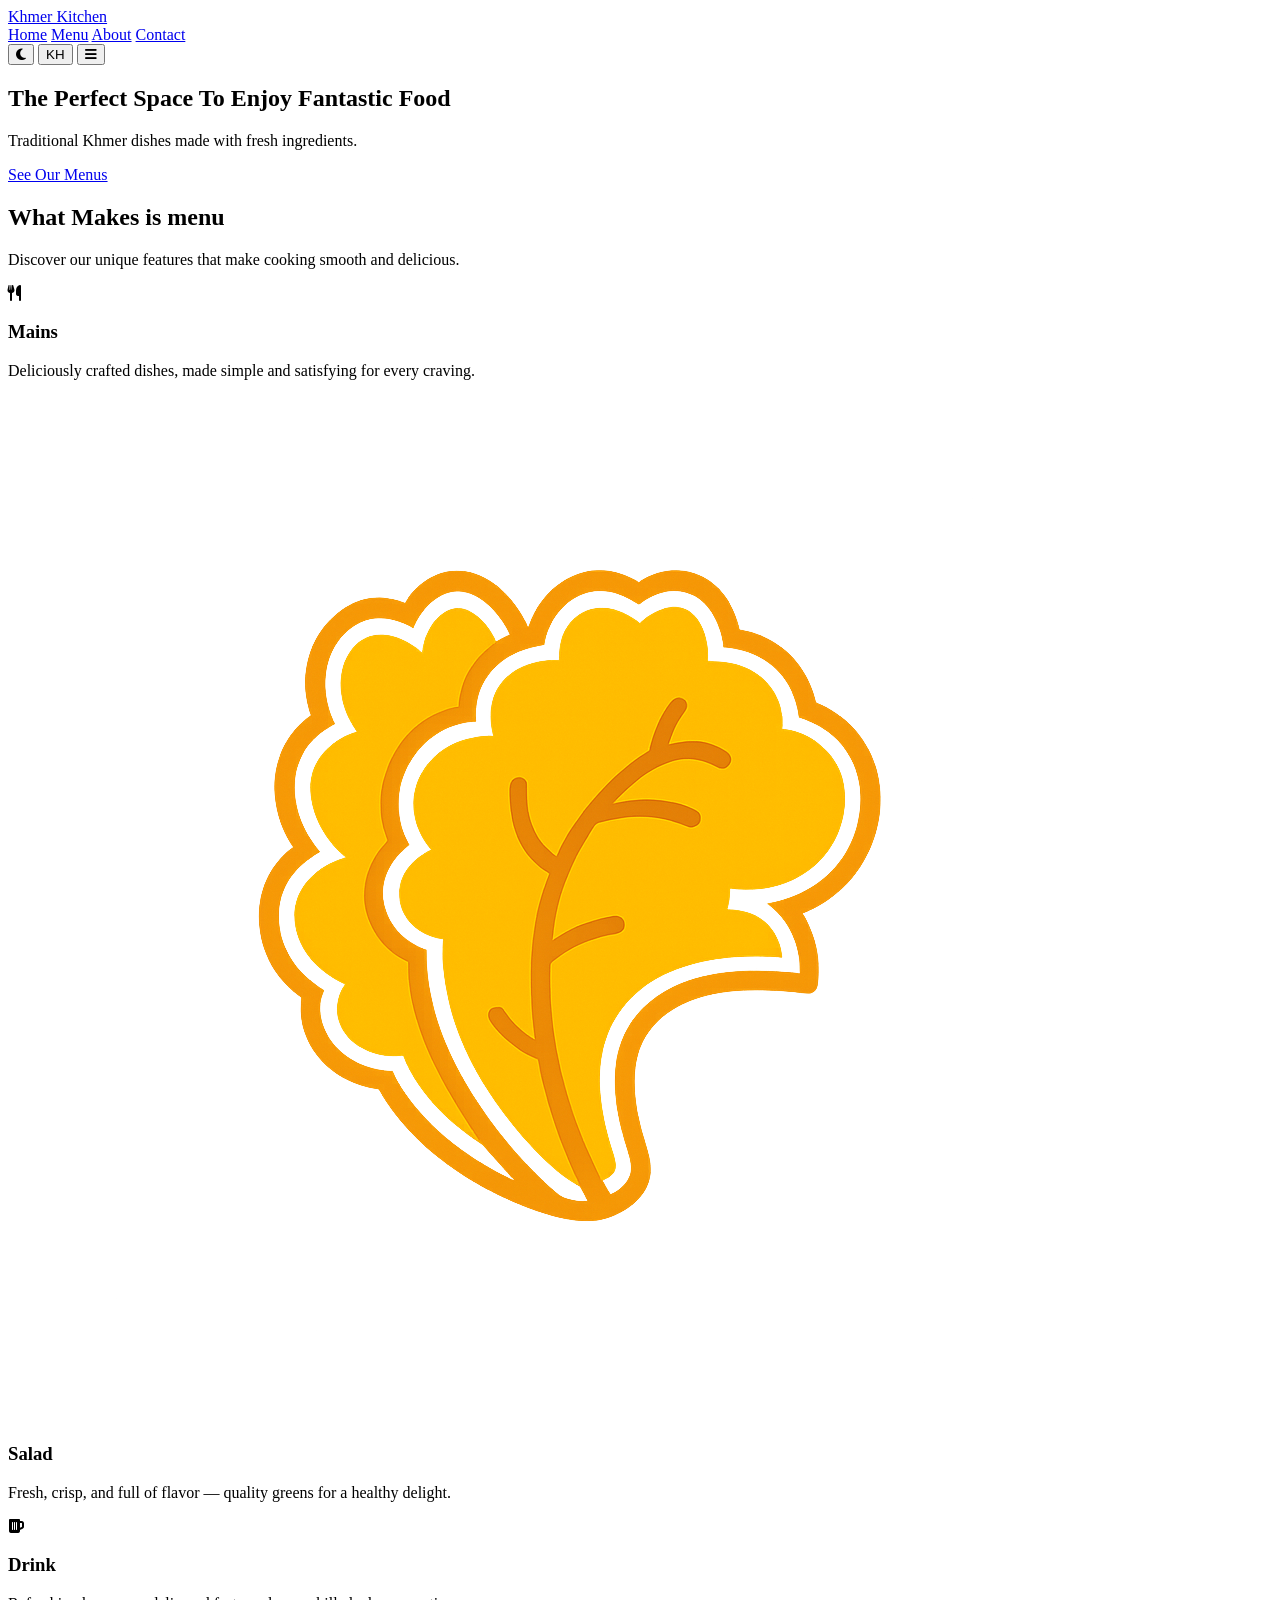
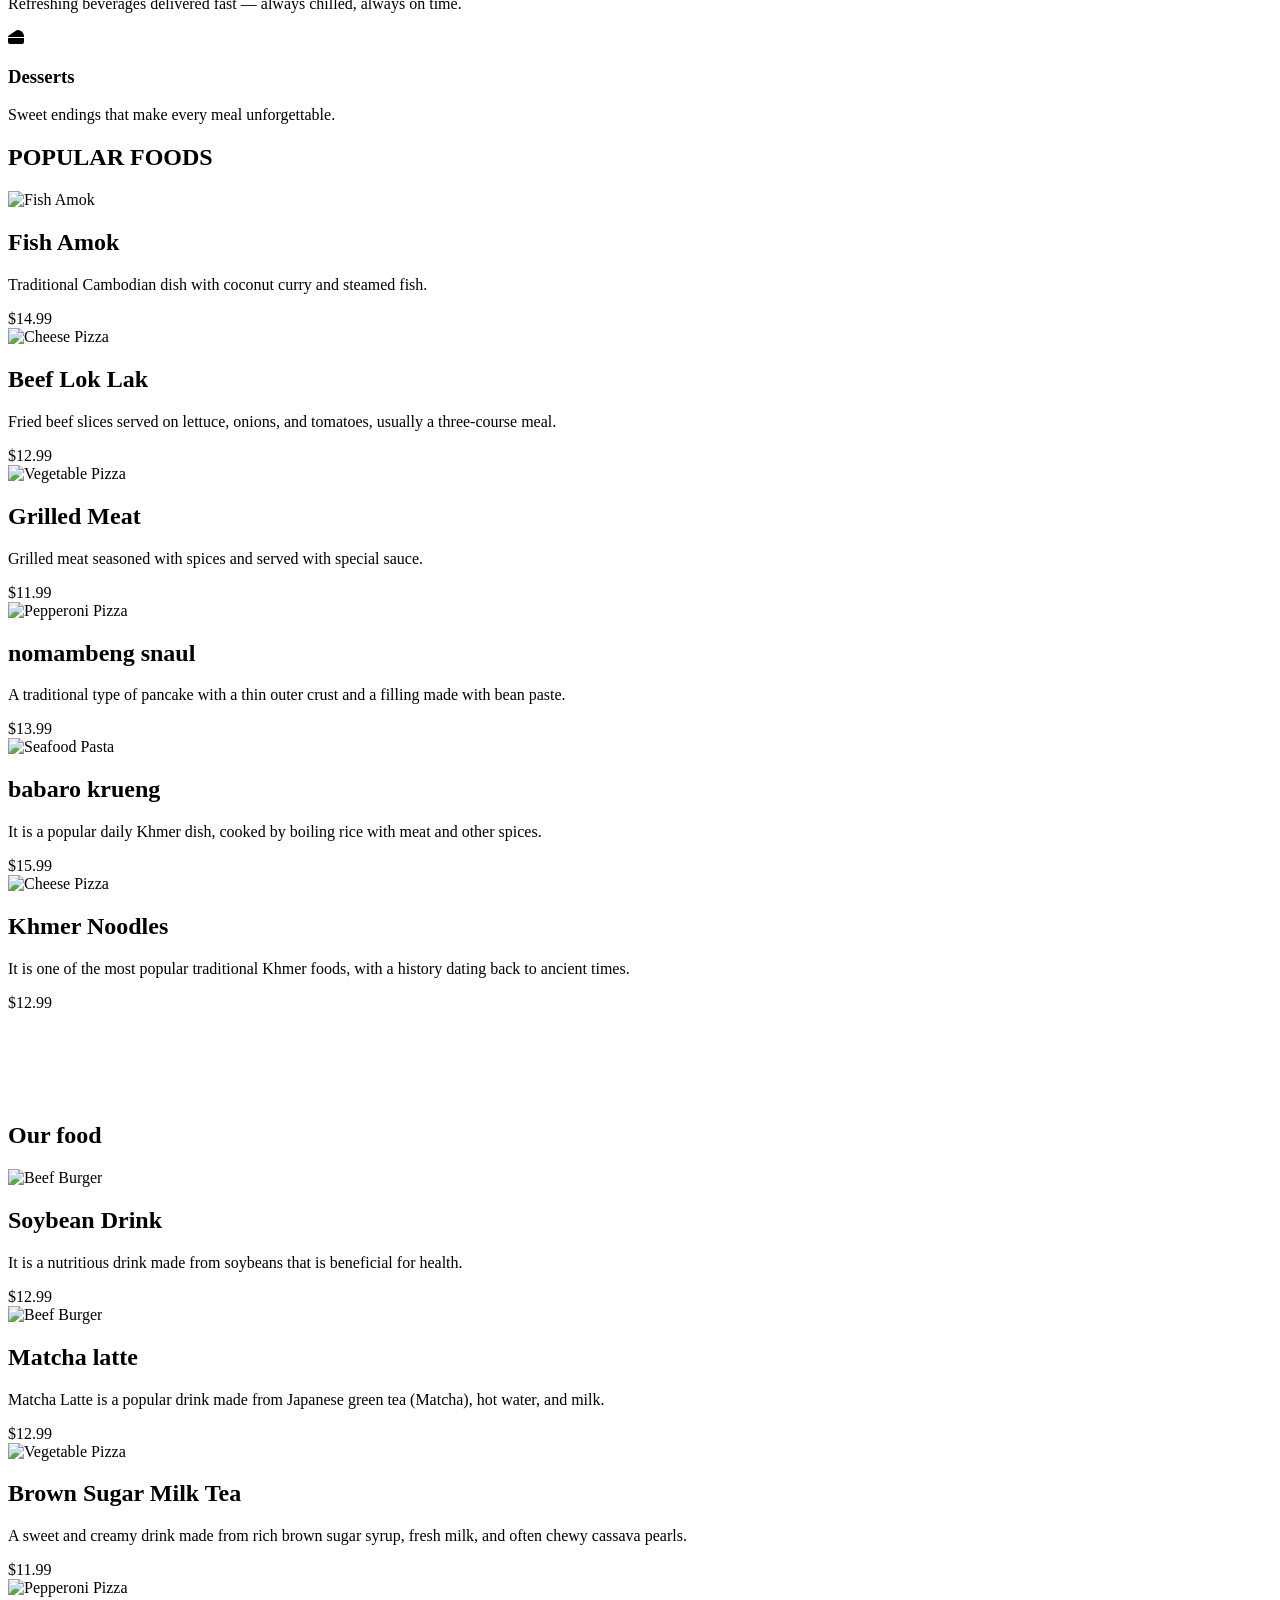
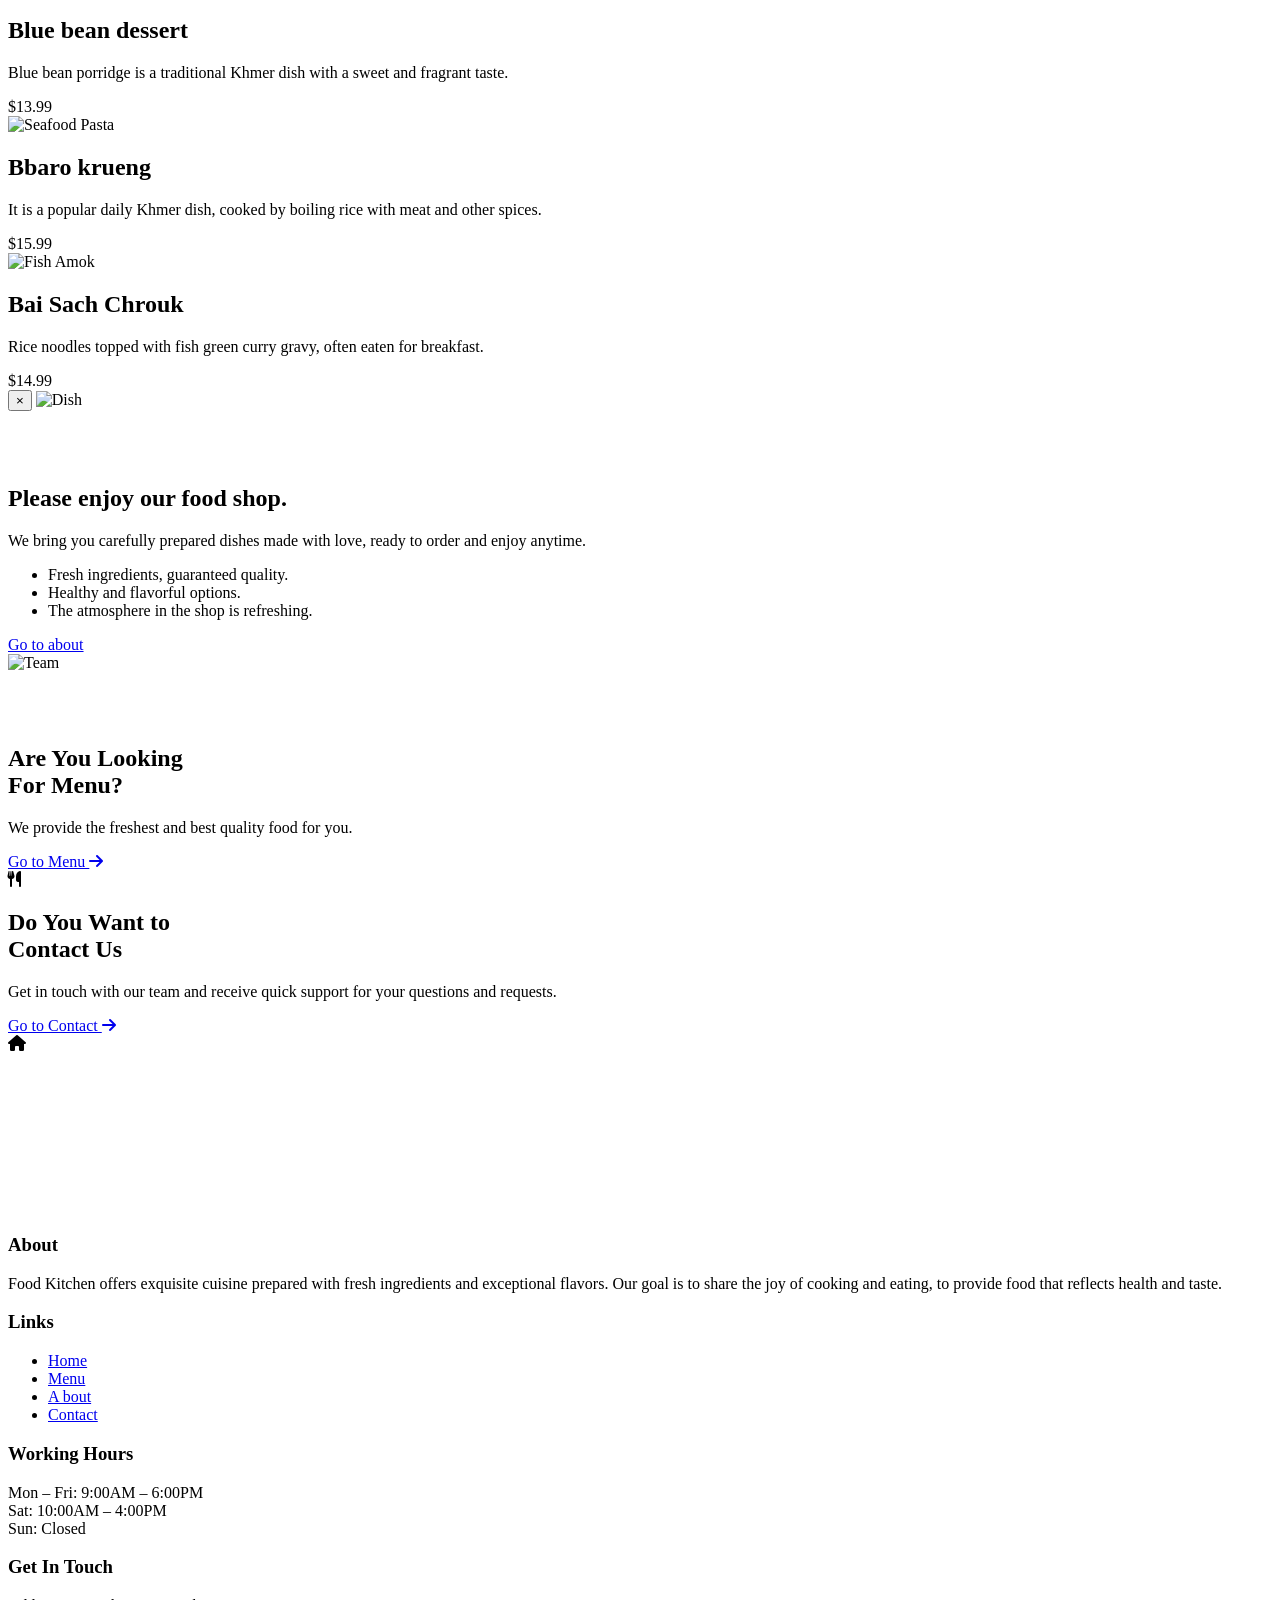
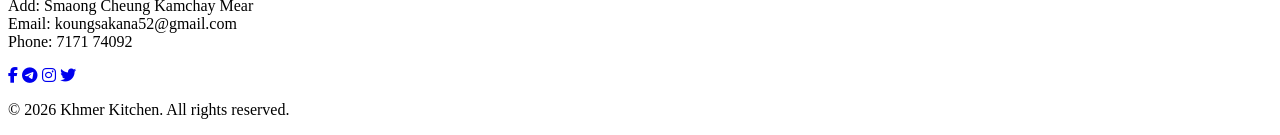
==== index.html @ 12706f30 "update" ====
<!DOCTYPE html>
<html lang="en">
<head>
<meta charset="UTF-8">
<meta name="viewport" content="width=device-width, initial-scale=1.0">
<title>Recipe Website</title>

  <link rel="stylesheet" href="https://cdnjs.cloudflare.com/ajax/libs/font-awesome/6.5.0/css/all.min.css">
  <link href="https://fonts.googleapis.com/css2?family=Hanuman&family=Noto+Sans+Khmer&family=Roboto&display=swap" rel="stylesheet">
  <link rel="stylesheet" href="https://cdnjs.cloudflare.com/ajax/libs/font-awesome/6.5.0/css/all.min.css">
<link rel="stylesheet" href="./assets/css/style.css">
  <link
    rel="stylesheet"
    href="https://cdnjs.cloudflare.com/ajax/libs/font-awesome/6.5.1/css/all.min.css"
  />

</head>
<body>
<header class="site-header">
    <div class="container nav">
      <a href="#" class="logo" id="logo">Khmer Kitchen</a>
      <nav class="nav-links" id="navLinks">
        <a href="index.html" id="navHome" class="active">Home</a>
        <a href="menu.html" id="navMenu">Menu</a>
        <a href="about.html" id="navAbout">About</a>
        <a href="contact.html" id="navContact">Contact</a>
      </nav>
      <div class="actions">
        <button id="toggleBtn" onclick="themeToggle()"></button>
        <button id="langBtn" onclick="toggleLanguage()">KH</button>
        <button class="hamburger"><i class="fas fa-bars"></i></button>
      </div>
    </div>
  </header>

   <!-- Promo Banner -->
  <section id="home" class="promo-banner">
    <div class="promo-text">
      <h1 id="promoTitle">The Perfect Space To Enjoy Fantastic Food</h1>
      <p id="promoText">
        Festive Dining At Farthings Where We Are Strong Believers In Using The Very Best Produce.
      </p>
      <div class="buttons">
        <a href="menu.html" class="btn-red" id="seeMenu">See Our Menus</a>
      </div>
    </div>
  </section>

 <section class="featuresttt">
<div class="containerttt">

<h2 id="wharmenu">What Makes is menu</h2>

<p class="subtitlettt" id="wharmenup">
Explore our unique features that make your cooking journey seamless and fun.
</p>

<div class="feature-gridttt">

<div class="feature-gridttt">
        <div class="feature-cardttt hiddenttt">
          <div class="iconttt"><i class="fa-solid fa-utensils"></i></div>
          <h3 id="mainhoo">Mains</h3>
          <p id="mainpoo">Deliciously crafted dishes, made simple and satisfying for every craving.</p>
        </div>

          <div class="feature-cardttt hiddenttt">
            <div class="iconttt">
            <img src="/assets/img/Copilot_20260616_092108.png" alt="Salad Icon">
            </div>
            <h3 id="saladhoo">Salad</h3>
           <p id="saladpoo">Fresh, crisp, and full of flavor — quality greens for a healthy delight.</p>
          </div>

        <div class="feature-cardttt hiddenttt">
          <div class="iconttt"><i class="fa-solid fa-beer-mug-empty"></i></div>
          <h3 id="drinkhoo">Drink</h3>
          <p id="drinkpoo">Refreshing beverages delivered fast — always chilled, always on time.</p>
        </div>

        <div class="feature-cardttt hiddenttt">
          <div class="iconttt"><i class="fa-solid fa-cheese"></i></div>
          <h3 id="dessertshoo">Desserts</h3>
          <p id="ourmispdes">Sweet endings that make every meal unforgettable.</p>
        </div>



</div>
</div>
</section>

  <!-- Popular Foods -->
  <section class="food-section">
    <h1 id="foodpopulear">Popular Foods</h1>
    <div class="food-container">

      <div class="food-card">
        <img src="https://silkroadrecipes.com/wp-content/uploads/2024/08/Cambodian-Khmer-Fish-Amok-Recipe-square.jpg" alt="Fish Amok" onclick="showAlert(this.src)">
        <div class="food-content">
          <h2 id="cardah">Fish Amok</h2>
          <p id="cardap">Traditional Cambodian dish with coconut curry and steamed fish.</p>
          <div class="food-footer">
            <span class="price">$14.99</span>
          </div>
        </div>
      </div>

      <div class="food-card">
        <img src="https://i.pinimg.com/1200x/3c/bb/df/3cbbdfcd4a1a2c15eb318ce3a9a44e43.jpg" alt="Cheese Pizza" onclick="showAlert(this.src)">
        <div class="food-content">
          <h2 id="wwww1">Beef Lok Lak</h2>
          <p id="www1p">Fried beef slices served on lettuce, onions, and tomatoes, usually a three-course meal.</p>
          <div class="food-footer">
            <span class="price">$12.99</span>
          </div>
        </div>
      </div>


      <div class="food-card">
        <img src="https://i.pinimg.com/736x/e9/c5/15/e9c515b8de5af3abcaf8d9263e9b38d0.jpg" alt="Vegetable Pizza" onclick="showAlert(this.src)">
        <div class="food-content">
          <h2 id="cardch">Vegetable Pizza</h2>
          <p id="cardcp">Loaded with fresh vegetables and herbs for a healthy bite.</p>
          <div class="food-footer">
            <span class="price">$11.99</span>
          </div>
        </div>
      </div>

      <div class="food-card">
        <img src="https://i.pinimg.com/736x/54/29/51/5429515a0344e9135945a862357a2e2f.jpg" alt="Pepperoni Pizza" onclick="showAlert(this.src)">
        <div class="food-content">
          <h2 id="carddh">Pepperoni Pizza</h2>
          <p id="carddp">Spicy pepperoni slices with gooey cheese and crispy crust.</p>
          <div class="food-footer">
            <span class="price">$13.99</span>
          </div>
        </div>
      </div>

      <div class="food-card">
        <img src="https://i.pinimg.com/1200x/0f/fd/28/0ffd28ae66602946c6df2ccff33b08ee.jpg" alt="Seafood Pasta" onclick="showAlert(this.src)">
        <div class="food-content">
          <h2 id="cardfh">Seafood Pasta</h2>
          <p id="cardfp">Fresh seafood mixed with creamy pasta and herbs.</p>
          <div class="food-footer">
            <span class="price">$15.99</span>
          </div>
        </div>
      </div>

      <div class="food-card">
        <img src="https://i.pinimg.com/736x/e5/d6/67/e5d66743b20bf1330c4730df1cc8e50e.jpg" alt="Cheese Pizza" onclick="showAlert(this.src)">
        <div class="food-content">
          <h2 id="cardbh">Cheese Pizza</h2>
          <p id="cardbp">Classic pizza topped with mozzarella and tomato sauce.</p>
          <div class="food-footer">
            <span class="price">$12.99</span>
          </div>
        </div>
      </div>

    </div>
  </section>

  <br><br><br><br><br>

  <!-- Popular Foods -->
  <section class="food-section">
    <h1 id="foodour">Our food</h1>
    <div class="food-container">



      <div class="food-card">
        <img src="https://static1.bestie.vn/Mlog/ImageContent/202203/272414165-439067724637488-5223387948774790792-n-c78a9c.gif" alt="Beef Burger" onclick="showAlert(this.src)">
        <div class="food-content">
          <h2 id="cardeh">Soybean Drink</h2>
          <p id="cardep">Juicy beef patty with fresh vegetables and special sauce.</p>
          <div class="food-footer">
            <span class="price">$12.99</span>
          </div>
        </div>
      </div>

      <div class="food-card">
        <img src="https://i.pinimg.com/1200x/0b/1e/33/0b1e33aacaeda61bcff8918b9d7a56cb.jpg" alt="Beef Burger" onclick="showAlert(this.src)">
        <div class="food-content">
          <h2 id="Matchalatte">Matcha latte</h2>
          <p id="Matchalattep">Matcha Latte is a popular drink made from Japanese green tea powder (Matcha), hot water, and milk.</p>
          <div class="food-footer">
            <span class="price">$12.99</span>
          </div>
        </div>
      </div>

      <div class="food-card">
        <img src="https://i.pinimg.com/736x/1d/cf/72/1dcf72fca6d5a4f44cc8fa3501bcd575.jpg" alt="Vegetable Pizza" onclick="showAlert(this.src)">
        <div class="food-content">
          <h2 id="Brown">Brown Sugar Milk Tea</h2>
          <p id="Brownp">A sweet and creamy drink made from rich brown sugar syrup, fresh milk, and often chewy cassava pearls.</p>
          <div class="food-footer">
            <span class="price">$11.99</span>
          </div>
        </div>
      </div>

      <div class="food-card">
        <img src="https://i.pinimg.com/1200x/01/70/df/0170dfbcd1957ddd8ab1c3342fd7bf1c.jpg" alt="Pepperoni Pizza" onclick="showAlert(this.src)">
        <div class="food-content">
          <h2 id="Bluebean">Blue bean dessert</h2>
          <p id="Bluebeanp">Blue bean porridge is a traditional Khmer dish with a sweet and fragrant taste.</p>
          <div class="food-footer">
            <span class="price">$13.99</span>
          </div>
        </div>
      </div>

      <div class="food-card">
        <img src="https://i.pinimg.com/1200x/0f/fd/28/0ffd28ae66602946c6df2ccff33b08ee.jpg" alt="Seafood Pasta" onclick="showAlert(this.src)">
        <div class="food-content">
          <h2 id="bbrh">Seafood Pasta</h2>
          <p id="bbrp">Fresh seafood mixed with creamy pasta and herbs.</p>
          <div class="food-footer">
            <span class="price">$15.99</span>
          </div>
        </div>
      </div>

            <div class="food-card">
        <img src="https://i.pinimg.com/736x/2e/0e/de/2e0ede5f7851ccdf4e875fbff7809f7f.jpg" alt="Fish Amok" onclick="showAlert(this.src)">
        <div class="food-content">
          <h2 id="BaiSach">Bai Sach Chrouk</h2>
          <p id="BaiSacp"> Rice noodles topped with fish green curry gravy, often eaten for breakfast.</p>
          <div class="food-footer">
            <span class="price">$14.99</span>
          </div>
        </div>
      </div>

    </div>
  </section>



  <!-- Image Overlay Modal -->
  <div class="modal" id="overlay">
    <div class="modal-content">
      <button class="modal-close" onclick="closeAlert()">&times;</button>
      <img id="alertImg" src="" alt="Dish">
    </div>
  </div>

<br><br><br>




<section class="cook-about">
    <div class="cook-container">

        <!-- Left Content -->
        <div class="cook-text">
            <h1 id="cooktext">
                Welcome to Our Food Shop
            </h1>

            <p id="textwww">
                We bring you carefully prepared dishes made with love, ready to order and enjoy anytime.
            </p>

            <ul>
                <li id="li1">Fresh ingredients, guaranteed quality.</li>
                <li id="li2">Healthy and flavorful options.</li>
                <li id="li3">The atmosphere in the shop is refreshing.</li>
            </ul>

            <a href="#" class="cook-btn" id="gotocontactad">Go to about</a>
        </div>

        <!-- Right Image -->
        <div class="cook-image">
            <img src="https://i.pinimg.com/1200x/3e/f7/de/3ef7defb0ea932a2118349e4eb01c942.jpg" alt="Team">
        </div>

    </div>
</section>
<br><br><br>

<section>
<div class="promo-wrapper container">

    <!-- Card 1 -->
    <div class="promo-box promo-tech">
        <div class="promo-content">
            <h2 id="menuus">Are You Looking<br>For Menu?</h2>

            <p id="textmenu">
                We provide the freshest and best quality food for you.
            </p>

            <a href="menu.html" class="promo-button" id="gotoabout">
                Go to menu
                <i class="fa-solid fa-arrow-right"></i>
            </a>
        </div>

        <div class="promo-icon">
            <i class="fa-solid fa-utensils"></i>   <!-- fork & knife -->

        </div>
    </div>

    <!-- Card 2 -->
    <div class="promo-box promo-contact">
        <div class="promo-content">
            <h2 id="contactus">Do You Want to<br>Contact Us?</h2>

            <p id="textcontact">
                Get in touch with our team and receive
                quick support for your questions and
                requests.
            </p>

            <a href="contact.html" class="promo-button" id="youare">
                Go to Contact
                <i class="fa-solid fa-arrow-right"></i>
            </a>
        </div>

        <div class="promo-icon">
            <i class="fa-solid fa-house"></i>
        </div>
    </div>

</div>
</section>
<br><br><br><br><br><br><br>


<br><br>


  <footer class="site-footer">
  <div class="footer-columns">
    <div class="footer-column">
      <h3>About</h3>
      <p>Food Kitchen offers exquisite cuisine prepared with fresh ingredients and exceptional flavors. Our goal is to share the joy of cooking and eating, to provide food that reflects health and taste.</p>
    </div>

    <div class="footer-column">
      <h3>Links</h3>
      <ul>
        <li><a href="home2.html">Home</a></li>
        <li><a href="menu.html">Menu</a></li>
        <li><a href="about.html">A bout</a></li>
        <li><a href="contact.html">Contact</a></li>
      </ul>
    </div>

    <div class="footer-column">
      <h3>Working Hours</h3>
      <p>Mon – Fri: 9:00AM – 6:00PM<br>
         Sat: 10:00AM – 4:00PM <br>
         Sun: Closed
      </p>
    </div>

    <div class="footer-column">
      <h3>Get In Touch</h3>
      <p>Add: Smaong Cheung Kamchay Mear<br>
         Email: koungsakana52@gmail.com<br>
         Phone: 7171 74092</p>
      <div class="social-icons">
        <a href="#"><i class="fab fa-facebook-f"></i></a>
        <a href="#"><i class="fab fa-telegram-plane"></i></a>
        <a href="#"><i class="fab fa-instagram"></i></a>
        <a href="#"><i class="fab fa-twitter"></i></a>
      </div>
    </div>
  </div>

  <div class="footer-bottom">
    <p>&copy; <span id="year"></span> Khmer Kitchen. All rights reserved.</p>
  </div>
</footer>
<script src="./assets/javascript/js.js"></script>
</body>
</html>
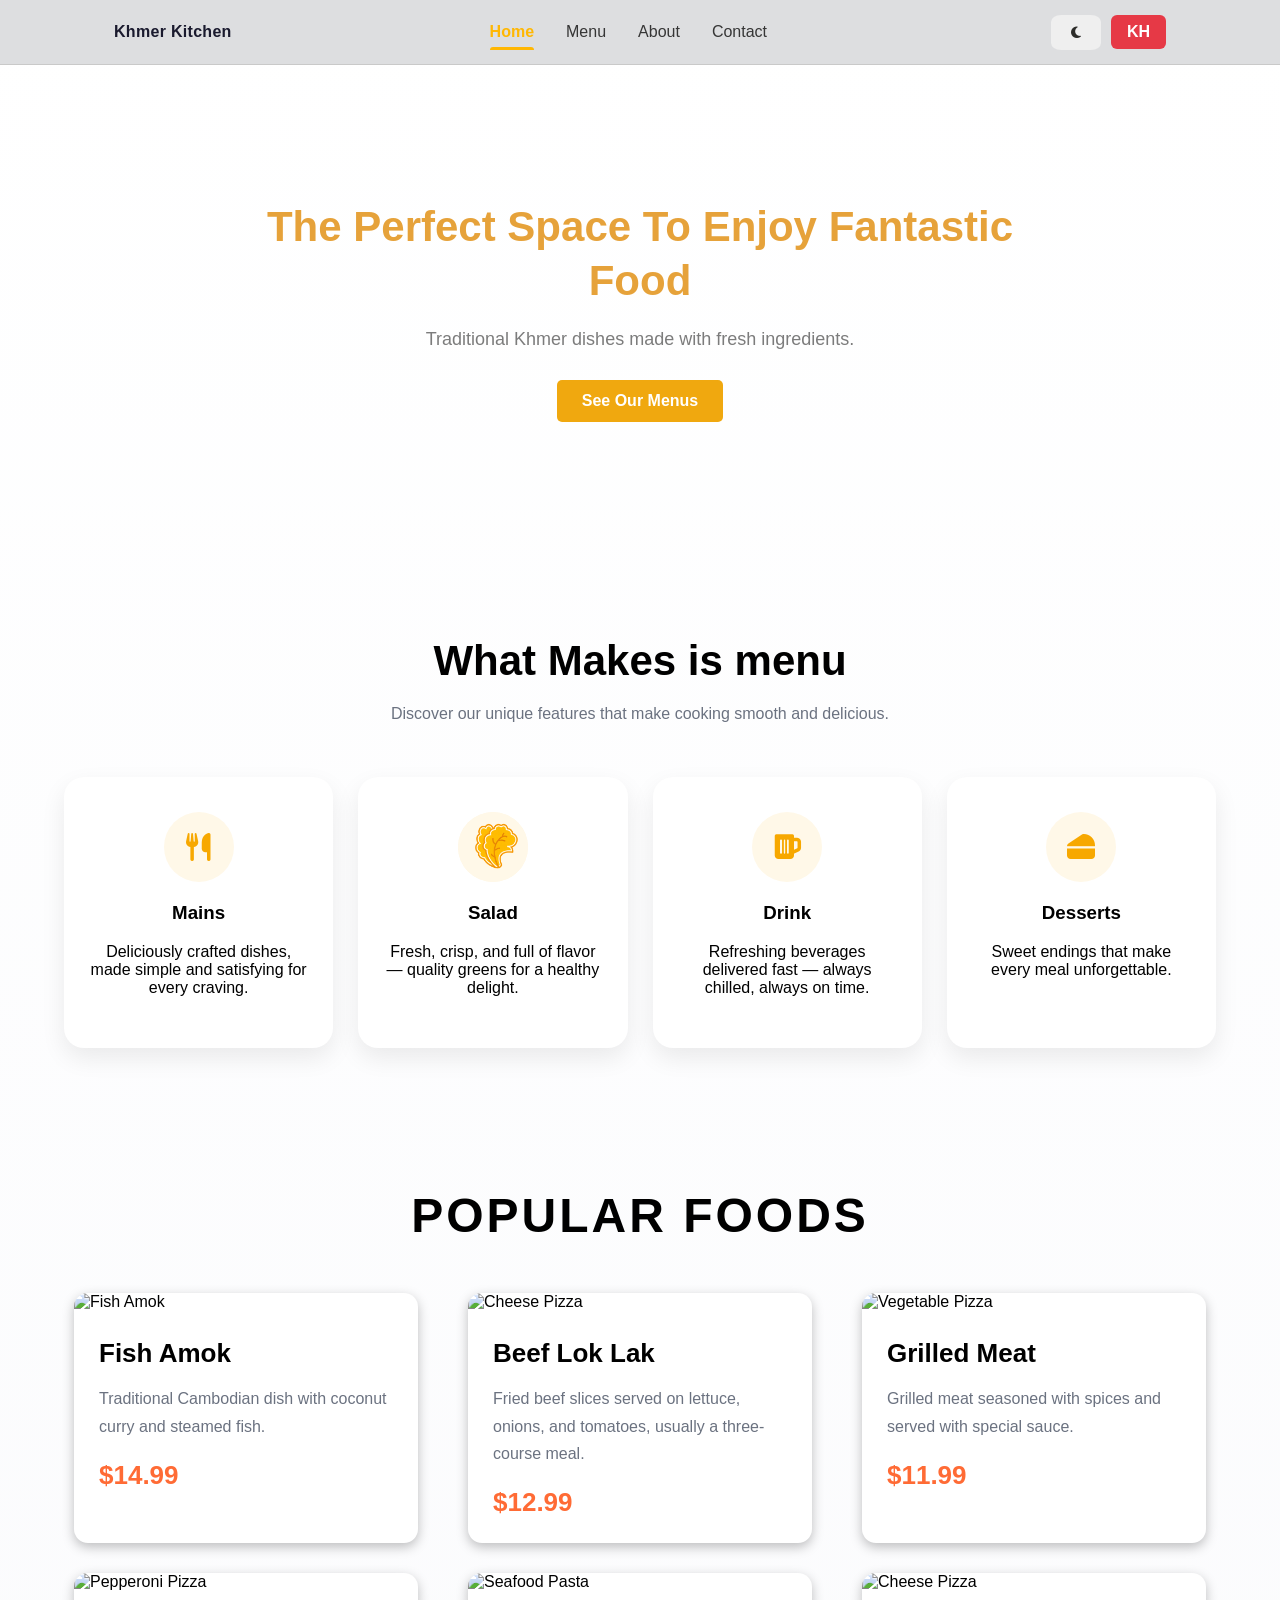
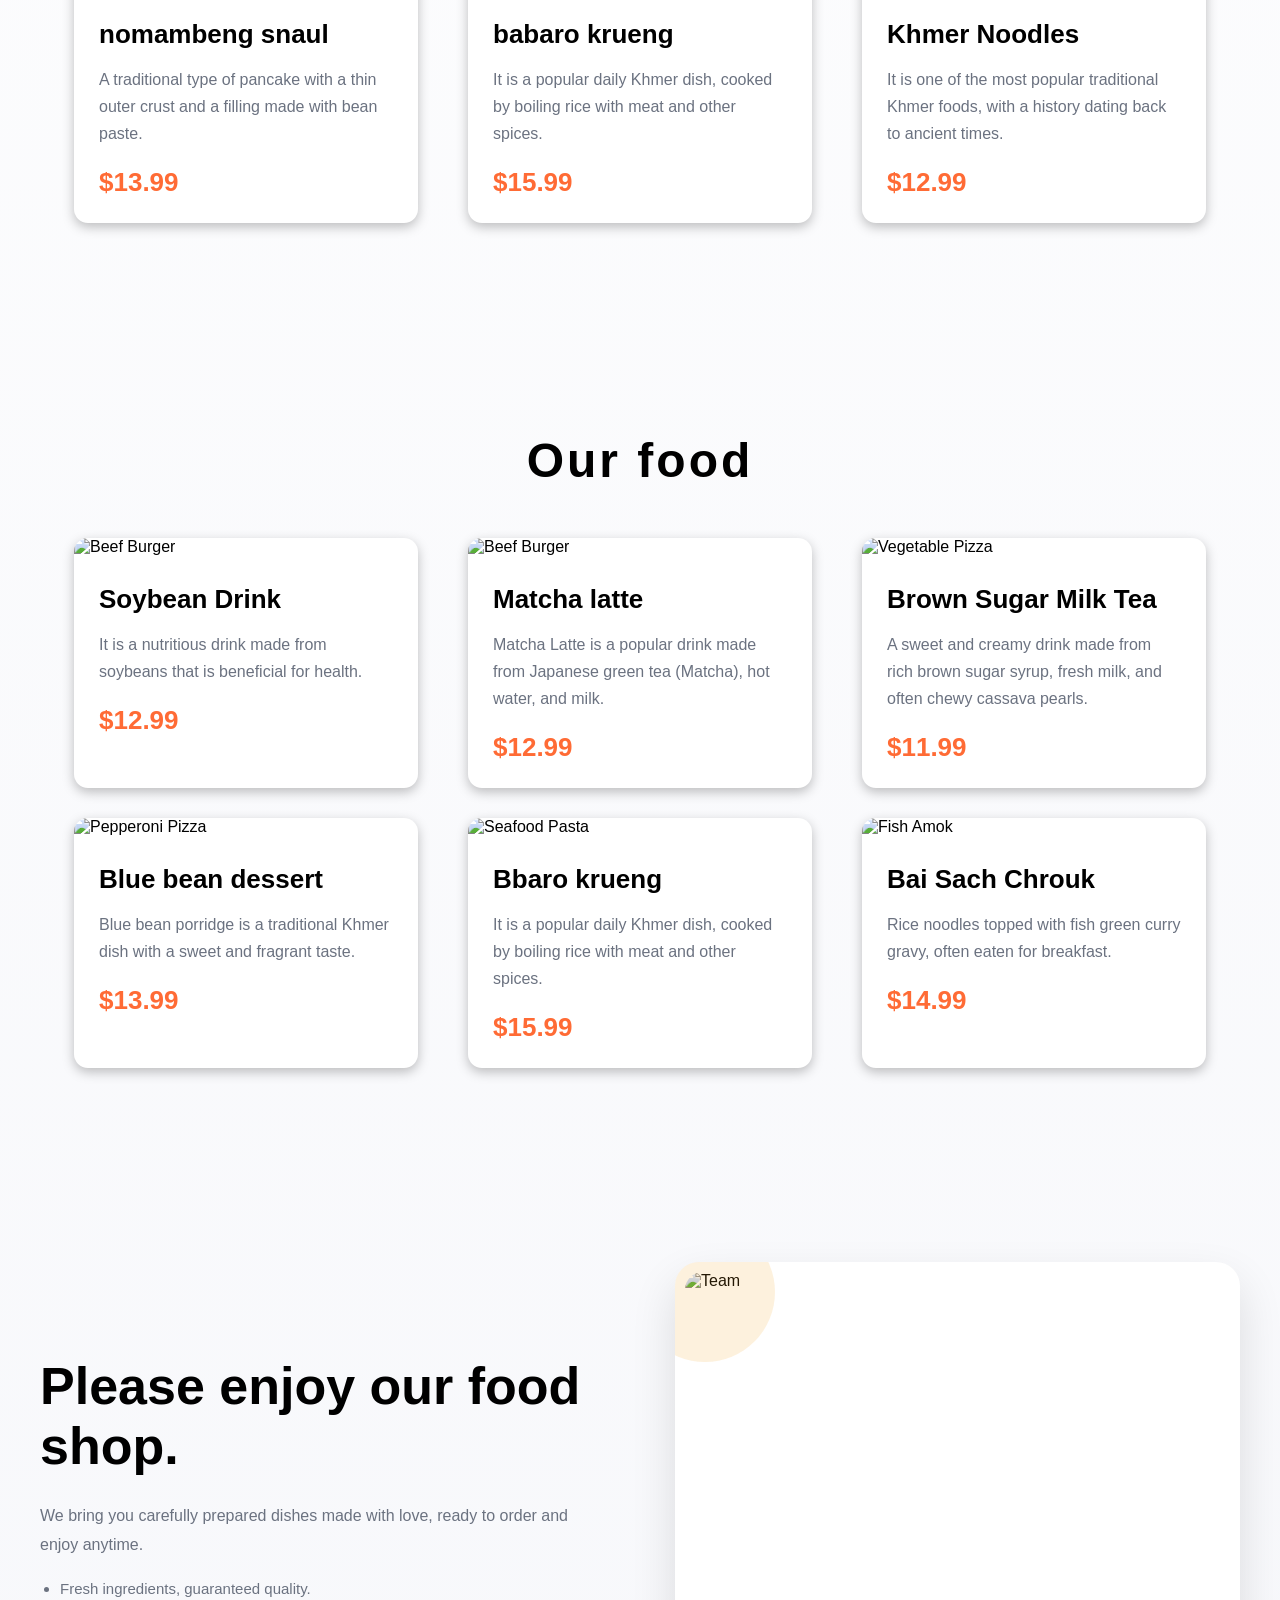
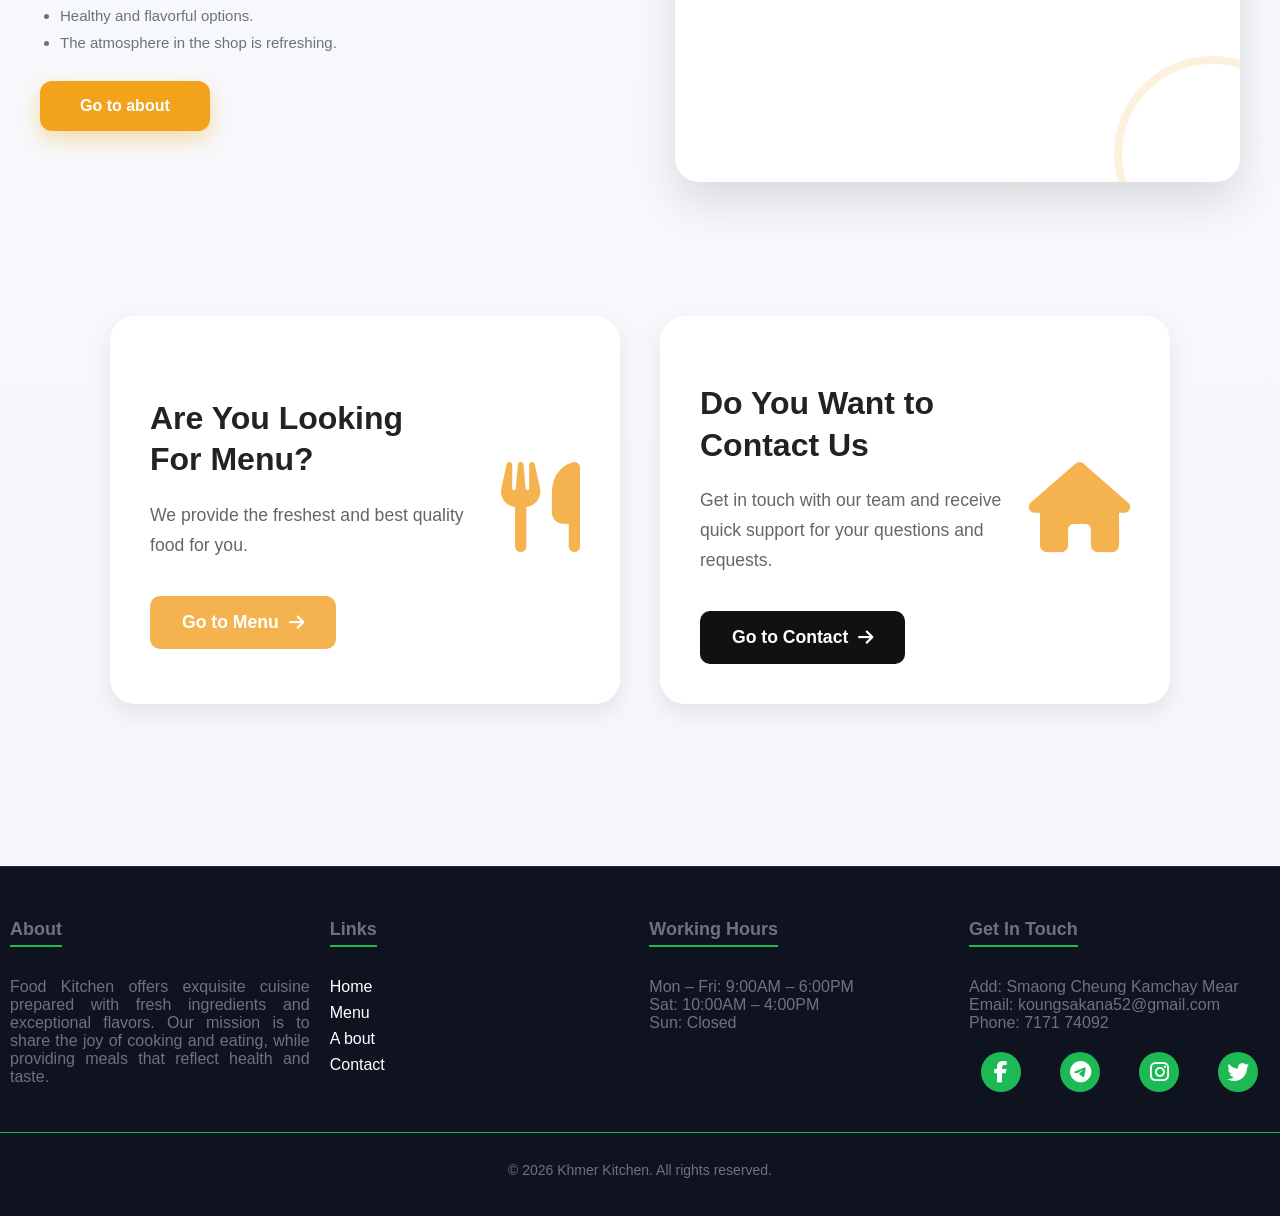
==== commit b4c083c8: "update" ====
--- a/index.html
+++ b/index.html
@@ -347,7 +347,7 @@
   <div class="footer-columns">
     <div class="footer-column">
       <h3>About</h3>
-      <p>Food Kitchen offers exquisite cuisine prepared with fresh ingredients and exceptional flavors. Our goal is to share the joy of cooking and eating, to provide food that reflects health and taste.</p>
+      <p>Food Kitchen offers exquisite cuisine prepared with fresh ingredients and exceptional flavors. Our mission is to share the joy of cooking and eating, while providing meals that reflect health and taste.</p>
     </div>
 
     <div class="footer-column">
--- a/assets/css/style.css
+++ b/assets/css/style.css
@@ -0,0 +1,3346 @@
+        body.light {
+      --bg: #f5f6fa;
+      --surface: #ffffff;
+      --texth: color:#666;;
+      --texthheader: #472701;
+      --texthh: #979292;
+      --text: #e1e3ec;
+      --muted: #6b7280;
+      --accent: #ffb703;
+      --accent-2: #fb6f92;
+      --success: #34d399;
+      --danger: #ef4444;
+      --shadow: 0 6px 20px rgba(0, 0, 0, 0.1);
+      --onfo: #b1b0ae;
+      --boxboxcontact: #ffffff;
+      --border: none;
+      --backgroundhover: #f1f1f1;
+      --colorcontact: #424244;
+      --colorh: #1a1a2e;
+      --input:#ffffff;
+      --inputborder:1px solid #dcdcdc;
+      --background-color: rgba(216, 217, 219, 0.85);
+      --border-bottom: 1px solid #c9c9c9;
+      --color: #1a1a2e;
+      --colorhea: rgb(54, 54, 54);
+      --colorheahover: black;
+      --background-colorrr: #fdf8f8;
+      --oooodl:#2c2c29;
+      --rgb: none;
+      --textho: #fa9522b7;
+      --texthoo: #7c7c7c;
+      --gggaaa: #e6a23a;
+    }
+    
+    :root {
+      --bg: #cccfda;
+      --surface: #151a2d;
+      --texth: #e7e9f5;
+      --texthheader: #e7e9f5;
+      --texthh: #e7e9f5;
+      --text: #e7e9f5;
+      --muted: #aab0d4;
+      --accent: #ffb703;
+      --accent-2: #fb6f92;
+      --success: #34d399;
+      --danger: #ef4444;
+      --radius: 14px;
+      --shadow: 0 10px 30px rgba(0, 0, 0, 0.25);
+      --onfo: #273057;
+      --boxboxcontact: linear-gradient(180deg, #090c18 0%, #12172b 100%);
+      --border: 1px solid #243055;
+      --backgroundhover: #12172b;
+      --colorcontact: #aab0d4;
+      --colorh: #e7e9f5;
+      --input:#12172b;
+      --inputborder:1px solid #242424;
+      --background-color: rgba(21, 26, 45, 0.85);
+      --border-bottom: 1px solid #232845;
+      --color: #e7e9f5;
+      --colorhea: white;
+      --colorheahover: #e7e9f5;
+      --background-colorrr: rgba(21, 26, 45, 0.85);
+      --oooodl:#ffd900;
+      --rgb: rgba(0, 0, 0, 0.5);
+      --textho: #ffffff;
+      --texthoo: #ddd;
+      --gggaaa: #ddd;
+    }
+
+
+    * {
+      box-sizing: border-box;
+    }
+
+    html,
+    body {
+      margin: 0;
+      padding: 0;
+    }
+
+/* Default English font stack */
+body {
+  font-family: ui-sans-serif, system-ui, -apple-system, "Segoe UI", Roboto, "Helvetica Neue", Arial, sans-serif;
+  background: linear-gradient(180deg, #0b1020 0%, #0f1320 100%);
+  transition: background 0.3s ease, color 0.3s ease;
+}
+
+/* Khmer font stack */
+body.khmer {
+  font-family: 'Hanuman', 'Noto Sans Khmer', serif;
+}
+
+/*conice*/
+.promo-wrapper{
+    width:100%;
+    max-width:1200px;
+    display:grid;
+    grid-template-columns:repeat(auto-fit,minmax(450px,1fr));
+    gap:40px;
+}
+
+.promo-box{
+    background:#fff;
+    border-radius:25px;
+    padding:40px;
+    display:flex;
+    justify-content:space-between;
+    align-items:center;
+    min-height:320px;
+    position:relative;
+    overflow:hidden;
+    box-shadow:0 10px 25px rgba(0,0,0,.08);
+    transition:all .4s ease;
+}
+
+/* Top Border Animation */
+.promo-box::before{
+    content:"";
+    position:absolute;
+    top:0;
+    left:0;
+    width:0;
+    height:5px;
+    background:#f5b34f;
+    transition:.4s ease;
+}
+
+.promo-box:hover::before{
+    width:100%;
+}
+
+/* Card Hover */
+.promo-box:hover{
+    transform:translateY(-12px);
+    box-shadow:
+        0 20px 40px rgba(0,0,0,.15),
+        0 0 25px rgba(245,179,79,.18);
+}
+
+/* Content */
+.promo-content{
+    max-width:320px;
+}
+
+.promo-box h2{
+    font-size:2rem;
+    line-height:1.3;
+    margin-bottom:20px;
+    color:#222;
+    transition:.3s;
+}
+
+.promo-box p{
+    color:#666;
+    font-size:1.1rem;
+    line-height:1.7;
+    margin-bottom:35px;
+    transition:.3s;
+}
+
+.promo-box:hover h2{
+    color:#f5b34f;
+}
+
+.promo-box:hover p{
+    color:#333;
+}
+
+/* Buttons */
+.promo-button{
+    display:inline-flex;
+    align-items:center;
+    gap:10px;
+    text-decoration:none;
+    padding:16px 32px;
+    border-radius:10px;
+    font-size:1.1rem;
+    font-weight:600;
+    transition:.3s ease;
+}
+
+.promo-button i{
+    transition:.3s ease;
+}
+
+.promo-button:hover{
+    transform:translateY(-3px);
+}
+
+.promo-button:hover i{
+    transform:translateX(6px);
+}
+
+/* Icons */
+.promo-icon{
+    font-size:90px;
+    transition:.5s ease;
+}
+
+.promo-box:hover .promo-icon{
+    transform:scale(1.15) rotate(10deg);
+}
+
+/* Tech Card */
+.promo-tech .promo-button{
+    background:#f5b34f;
+    color:#fff;
+}
+
+.promo-tech .promo-button:hover{
+    background:#e6a23a;
+}
+
+.promo-tech .promo-icon{
+    color:#f5b34f;
+}
+
+/* Contact Card */
+.promo-contact .promo-button{
+    background:#111;
+    color:#fff;
+}
+
+.promo-contact .promo-button:hover{
+    background:#222;
+}
+
+.promo-contact .promo-icon{
+    color:#f5b34f;
+}
+
+/* Shine Effect */
+.promo-box::after{
+    content:"";
+    position:absolute;
+    top:-100%;
+    left:-100%;
+    width:60%;
+    height:300%;
+    background:linear-gradient(
+        120deg,
+        transparent,
+        rgba(255,255,255,.5),
+        transparent
+    );
+    transform:rotate(25deg);
+    transition:.8s;
+}
+
+.promo-box:hover::after{
+    left:150%;
+}
+
+/* Mobile */
+@media(max-width:768px){
+
+    body{
+        padding:20px;
+    }
+
+    .promo-wrapper{
+        grid-template-columns:1fr;
+        gap:25px;
+    }
+
+    .promo-box{
+        flex-direction:column;
+        text-align:center;
+        gap:30px;
+        min-height:auto;
+        padding:30px 25px;
+    }
+
+    .promo-content{
+        max-width:100%;
+    }
+
+    .promo-box h2{
+        font-size:1.7rem;
+    }
+
+    .promo-box p{
+        font-size:1rem;
+    }
+
+    .promo-icon{
+        font-size:70px;
+    }
+}
+    /*bbbbbbbb*/
+.food-section {
+  width: 90%;
+  max-width: 1200px;
+  margin: 60px auto;
+}
+
+.food-section h1 {
+  text-align: center;
+  font-size: 48px;
+  margin-bottom: 50px;
+  color: var(--texth);
+  letter-spacing: 3px;
+}
+
+
+.food-container {
+  display: grid;
+  grid-template-columns: repeat(auto-fit, minmax(320px, 1fr));
+  gap: 30px;
+}
+
+.food-card {
+      margin: 0 10px;
+      background: var(--boxboxcontact);
+      border: var(--border);
+      border-radius: var(--radius);
+      overflow: hidden;
+      box-shadow: 0 4px 12px rgba(0, 0, 0, 0.25);
+      transition: transform 0.2s ease, box-shadow 0.2s ease;
+}
+
+.food-card:hover {
+  transform: translateY(-8px);
+  box-shadow: 0 20px 40px rgba(0,0,0,.12);
+}
+
+.image-wrapper {
+  overflow: hidden;
+}
+
+.food-card img {
+  width: 100%;
+  height: 260px;
+  object-fit: cover;
+  transition: .4s ease;
+}
+
+.food-card:hover img {
+  transform: scale(1.05);
+}
+
+.food-content {
+  padding: 6px 25px 25px;
+}
+
+.food-content h2 {
+  font-size: 26px;
+  color: var(--texth);
+  margin-bottom: 10px;
+  font-weight: 700;
+}
+
+.food-content p {
+  color: var(--muted);
+  line-height: 1.7;
+  margin-bottom: 20px;
+}
+
+.food-footer {
+  display: flex;
+  justify-content: space-between;
+  align-items: center;
+}
+
+.price {
+  font-size: 26px;
+  font-weight: 700;
+  color: #ff6b35;
+}
+
+    /* =========================
+   ABOUT SECTION
+========================= */
+.cook-about{
+    padding:80px 20px;
+}
+
+.cook-container{
+    max-width:1200px;
+    margin:auto;
+    display:grid;
+    grid-template-columns:1fr 1fr;
+    gap:70px;
+    align-items:center;
+}
+
+/* =========================
+   TEXT CONTENT
+========================= */
+.cook-text h1{
+    font-size:52px;
+    line-height:1.15;
+    font-weight:700;
+    color: var(--texth);
+    margin-bottom:25px;
+}
+
+.cook-text p{
+    font-size:16px;
+    line-height:1.8;
+    color: var(--muted);
+    margin-bottom:20px;
+}
+
+.cook-text ul{
+    padding-left:20px;
+    margin-bottom:30px;
+}
+
+.cook-text ul li{
+    margin-bottom:10px;
+    color:var(--muted);
+    font-size:15px;
+}
+
+/* =========================
+   BUTTON
+========================= */
+.cook-btn{
+    display:inline-block;
+    background:#f2a31b;
+    color:#fff;
+    text-decoration:none;
+    padding:16px 40px;
+    border-radius:12px;
+    font-size:16px;
+    font-weight:600;
+    transition:.3s ease;
+    box-shadow:0 8px 20px rgba(242,163,27,.35);
+}
+
+.cook-btn:hover{
+    background:#e69500;
+    transform:translateY(-4px);
+}
+
+/* =========================
+   IMAGE STYLE
+========================= */
+.cook-image{
+    position:relative;
+    overflow:hidden;
+    border-radius:24px;
+    background:#fff;
+    padding:10px;
+    box-shadow:0 20px 45px rgba(0,0,0,.12);
+}
+
+.cook-image img{
+    width:100%;
+    height:500px;
+    object-fit:cover;
+    display:block;
+    border-radius:18px;
+    transition:all .6s ease;
+}
+
+.cook-image:hover img{
+    transform:scale(1.08);
+}
+
+/* Orange Decoration */
+.cook-image::before{
+    content:"";
+    position:absolute;
+    width:140px;
+    height:140px;
+    background:#f2a31b;
+    top:-40px;
+    left:-40px;
+    border-radius:50%;
+    opacity:.15;
+}
+
+.cook-image::after{
+    content:"";
+    position:absolute;
+    width:180px;
+    height:180px;
+    border:8px solid #f2a31b;
+    right:-70px;
+    bottom:-70px;
+    border-radius:50%;
+    opacity:.15;
+}
+
+/* =========================
+   FLOAT ANIMATION
+========================= */
+.cook-image{
+    animation:cook-float 5s ease-in-out infinite;
+}
+
+@keyframes cook-float{
+    0%,100%{
+        transform:translateY(0);
+    }
+    50%{
+        transform:translateY(-12px);
+    }
+}
+
+/* =========================
+   TABLET
+========================= */
+@media(max-width:992px){
+
+    .cook-container{
+        gap:40px;
+    }
+
+    .cook-text h1{
+        font-size:42px;
+    }
+
+    .cook-image img{
+        height:420px;
+    }
+}
+
+/* =========================
+   MOBILE
+========================= */
+@media(max-width:768px){
+
+    .cook-container{
+        grid-template-columns:1fr;
+        gap:35px;
+    }
+
+    .cook-text{
+        order:2;
+    }
+
+    .cook-image{
+        order:1;
+    }
+
+    .cook-text h1{
+        font-size:34px;
+    }
+
+    .cook-image img{
+        height:320px;
+    }
+
+    .cook-btn{
+        width:100%;
+        text-align:center;
+    }
+}
+
+/* =========================
+   SMALL MOBILE
+========================= */
+@media(max-width:480px){
+
+    .cook-about{
+        padding:60px 15px;
+    }
+
+    .cook-text h1{
+        font-size:28px;
+    }
+
+    .cook-text p{
+        font-size:14px;
+    }
+
+    .cook-text ul li{
+        font-size:14px;
+    }
+
+    .cook-image img{
+        height:250px;
+    }
+}
+    /*button*/
+    /* From Uiverse.io by RiccardoRapelli */ 
+    /*hhhh*/
+    .containerttt{
+    width:90%;
+    max-width:1200px;
+    margin:auto;
+}
+
+/* FEATURES */
+
+.featuresttt{
+    padding:80px 0;
+    text-align:center;
+}
+
+.featuresttt h2,
+.recipesttt h2{
+  color: var(--texth);
+    font-size:42px;
+    margin-bottom:15px;
+}
+
+.subtitlettt{
+    color: var(--muted);
+    max-width:700px;
+    margin:0 auto 50px;
+    line-height:1.7;
+}
+
+.feature-gridttt{
+    display:grid;
+    grid-template-columns:repeat(auto-fit,minmax(250px,1fr));
+    gap:25px;
+}
+
+.feature-cardttt{
+    background:#fff;
+    padding:35px 25px;
+    border-radius:20px;
+    box-shadow:0 10px 25px rgba(0,0,0,.08);
+    transition:.4s;
+}
+
+.feature-cardttt:hover{
+    transform:translateY(-10px);
+}
+
+.iconttt {
+  width: 70px;
+  height: 70px;
+  margin: auto;
+  border-radius: 50%;
+  background: #fff8e8;
+  color: #f7a800;
+  display: flex;
+  justify-content: center;
+  align-items: center;
+  font-size: 28px;
+  margin-bottom: 20px;
+  transition: transform 0.3s ease;
+}
+.iconttt img {
+  width: 70px;
+  height: 70px;
+  margin: auto;
+  border-radius: 50%;
+  background: #fff8e8;
+  border-radius: 50%;
+  display: flex;
+  justify-content: center;
+  align-items: center;
+  font-size: 28px;
+  margin-bottom: 20px;
+  transition: transform 0.3s ease;
+  object-fit: contain;
+}
+
+
+/* RECIPES */
+
+.recipesttt{
+    padding:80px 0;
+    text-align:center;
+}
+
+.recipe-gridttt{
+    display:grid;
+    grid-template-columns:repeat(auto-fit,minmax(320px,1fr));
+    gap:30px;
+}
+
+.recipe-cardttt{
+    position:relative;
+    background:#fff;
+    border-radius:20px;
+    overflow:hidden;
+    border:2px solid #f1e3c6;
+    transition:.4s;
+}
+
+.recipe-cardttt.active{
+    border:4px solid #f7a800;
+}
+
+.recipe-cardttt:hover{
+    transform:translateY(-10px);
+}
+
+.recipe-cardttt img{
+    width:100%;
+    height:220px;
+    object-fit:cover;
+    transition:.5s;
+}
+
+.recipe-cardttt:hover img{
+    transform:scale(1.08);
+}
+
+.heartttt{
+    position:absolute;
+    top:15px;
+    right:15px;
+    width:40px;
+    height:40px;
+    border-radius:50%;
+    background:#fff;
+    display:flex;
+    align-items:center;
+    justify-content:center;
+    box-shadow:0 5px 15px rgba(0,0,0,.15);
+    cursor:pointer;
+}
+
+.heartttt.active{
+    color:red;
+}
+
+.contentttt{
+    padding:20px;
+    text-align:left;
+}
+
+.contentttt h3{
+    margin-bottom:15px;
+}
+
+.infottt{
+    display:flex;
+    gap:20px;
+    color:#666;
+    margin-bottom:20px;
+}
+
+.btnttt{
+    width:100%;
+    border:none;
+    background:#f7a800;
+    color:#fff;
+    padding:12px;
+    border-radius:10px;
+    cursor:pointer;
+    font-weight:bold;
+    transition:.3s;
+}
+
+.btnttt:hover{
+    background:#df9500;
+}
+
+/* Animation */
+
+.hiddenttt{
+    opacity:0;
+    transform:translateY(40px);
+}
+
+.showttt{
+    opacity:1;
+    transform:translateY(0);
+    transition:.8s ease;
+}
+
+/* Responsive */
+
+@media(max-width:768px){
+
+.featuresttt h2,
+.recipesttt h2{
+    font-size:30px;
+}
+
+.recipe-gridttt{
+    grid-template-columns:1fr;
+}
+
+.infottt{
+    flex-direction:column;
+    gap:8px;
+}
+}
+
+
+.show-more-wrapttt{
+    text-align:center;
+    margin-top:30px;
+}
+
+.show-more-btnttt{
+    padding:12px 30px;
+    border:none;
+    border-radius:50px;
+    background:#ff6b35;
+    color:#fff;
+    font-size:16px;
+    font-weight:600;
+    cursor:pointer;
+    transition:.3s;
+}
+
+.show-more-btnttt:hover{
+    transform:translateY(-3px);
+}
+
+.recipe-cardttt.hidden-cardttt{
+    display:none;
+}
+    /*banner*/
+
+
+.banner {
+  width: 100%;
+  height: 20px;
+  background: #d80016;
+  overflow: hidden;
+  position: relative;
+  display: flex;
+  align-items: center;
+}
+
+.track {
+  display: inline-block;
+  white-space: nowrap;
+  animation: move 20s linear infinite;
+}
+
+.track span {
+  color: white;
+  font-size: 16px;
+  letter-spacing: 2px;
+  padding-right: 80px;
+}
+
+@keyframes move {
+  from {
+    transform: translateX(100);
+  }
+  to {
+    transform: translateX(-60%);
+  }
+}
+.switch {
+  position: relative;
+  display: inline-block;
+  width: 60px;
+  height: 34px;
+}
+
+.switch #input {
+  opacity: 0;
+  width: 0;
+  height: 0;
+}
+
+.slider {
+  position: absolute;
+  cursor: pointer;
+  top: 0;
+  left: 0;
+  right: 0;
+  bottom: 0;
+  background-color: #2196f3;
+  -webkit-transition: 0.4s;
+  transition: 0.4s;
+  z-index: 0;
+  overflow: hidden;
+}
+
+.sun-moon {
+  position: absolute;
+  content: "";
+  height: 26px;
+  width: 26px;
+  left: 4px;
+  bottom: 4px;
+  background-color: yellow;
+  -webkit-transition: 0.4s;
+  transition: 0.4s;
+}
+
+#input:checked + .slider {
+  background-color: black;
+}
+
+#input:focus + .slider {
+  box-shadow: 0 0 1px #2196f3;
+}
+
+#input:checked + .slider .sun-moon {
+  -webkit-transform: translateX(26px);
+  -ms-transform: translateX(26px);
+  transform: translateX(26px);
+  background-color: white;
+  -webkit-animation: rotate-center 0.6s ease-in-out both;
+  animation: rotate-center 0.6s ease-in-out both;
+}
+
+.moon-dot {
+  opacity: 0;
+  transition: 0.4s;
+  fill: gray;
+}
+
+#input:checked + .slider .sun-moon .moon-dot {
+  opacity: 1;
+}
+
+.slider.round {
+  border-radius: 34px;
+}
+
+.slider.round .sun-moon {
+  border-radius: 50%;
+}
+
+#moon-dot-1 {
+  left: 10px;
+  top: 3px;
+  position: absolute;
+  width: 6px;
+  height: 6px;
+  z-index: 4;
+}
+
+#moon-dot-2 {
+  left: 2px;
+  top: 10px;
+  position: absolute;
+  width: 10px;
+  height: 10px;
+  z-index: 4;
+}
+
+#moon-dot-3 {
+  left: 16px;
+  top: 18px;
+  position: absolute;
+  width: 3px;
+  height: 3px;
+  z-index: 4;
+}
+
+#light-ray-1 {
+  left: -8px;
+  top: -8px;
+  position: absolute;
+  width: 43px;
+  height: 43px;
+  z-index: -1;
+  fill: white;
+  opacity: 10%;
+}
+
+#light-ray-2 {
+  left: -50%;
+  top: -50%;
+  position: absolute;
+  width: 55px;
+  height: 55px;
+  z-index: -1;
+  fill: white;
+  opacity: 10%;
+}
+
+#light-ray-3 {
+  left: -18px;
+  top: -18px;
+  position: absolute;
+  width: 60px;
+  height: 60px;
+  z-index: -1;
+  fill: white;
+  opacity: 10%;
+}
+
+.cloud-light {
+  position: absolute;
+  fill: #eee;
+  animation-name: cloud-move;
+  animation-duration: 6s;
+  animation-iteration-count: infinite;
+}
+
+.cloud-dark {
+  position: absolute;
+  fill: #ccc;
+  animation-name: cloud-move;
+  animation-duration: 6s;
+  animation-iteration-count: infinite;
+  animation-delay: 1s;
+}
+
+#cloud-1 {
+  left: 30px;
+  top: 15px;
+  width: 40px;
+}
+
+#cloud-2 {
+  left: 44px;
+  top: 10px;
+  width: 20px;
+}
+
+#cloud-3 {
+  left: 18px;
+  top: 24px;
+  width: 30px;
+}
+
+#cloud-4 {
+  left: 36px;
+  top: 18px;
+  width: 40px;
+}
+
+#cloud-5 {
+  left: 48px;
+  top: 14px;
+  width: 20px;
+}
+
+#cloud-6 {
+  left: 22px;
+  top: 26px;
+  width: 30px;
+}
+
+@keyframes cloud-move {
+  0% {
+    transform: translateX(0px);
+  }
+
+  40% {
+    transform: translateX(4px);
+  }
+
+  80% {
+    transform: translateX(-4px);
+  }
+
+  100% {
+    transform: translateX(0px);
+  }
+}
+
+.stars {
+  transform: translateY(-32px);
+  opacity: 0;
+  transition: 0.4s;
+}
+
+.star {
+  fill: white;
+  position: absolute;
+  -webkit-transition: 0.4s;
+  transition: 0.4s;
+  animation-name: star-twinkle;
+  animation-duration: 2s;
+  animation-iteration-count: infinite;
+}
+
+#input:checked + .slider .stars {
+  -webkit-transform: translateY(0);
+  -ms-transform: translateY(0);
+  transform: translateY(0);
+  opacity: 1;
+}
+
+#star-1 {
+  width: 20px;
+  top: 2px;
+  left: 3px;
+  animation-delay: 0.3s;
+}
+
+#star-2 {
+  width: 6px;
+  top: 16px;
+  left: 3px;
+}
+
+#star-3 {
+  width: 12px;
+  top: 20px;
+  left: 10px;
+  animation-delay: 0.6s;
+}
+
+#star-4 {
+  width: 18px;
+  top: 0px;
+  left: 18px;
+  animation-delay: 1.3s;
+}
+
+@keyframes star-twinkle {
+  0% {
+    transform: scale(1);
+  }
+
+  40% {
+    transform: scale(1.2);
+  }
+
+  80% {
+    transform: scale(0.8);
+  }
+
+  100% {
+    transform: scale(1);
+  }
+}
+
+    /* Language toggle button */
+#langBtn {
+  background-color: #e63946;   /* Bold red for visibility */
+  color: #fff;                 /* White text */
+  border: none;                /* Remove default border */
+  border-radius: 6px;          /* Rounded corners */
+  padding: 8px 16px;           /* Comfortable spacing */
+  font-size: 16px;             /* Readable size */
+  font-weight: bold;           /* Strong text */
+  cursor: pointer;             /* Pointer on hover */
+  transition: all 0.3s ease;   /* Smooth hover effect */
+}
+
+/* Hover effect */
+#langBtn:hover {
+  background-color: #d62828;   /* Darker red on hover */
+  transform: scale(1.05);      /* Slight zoom */
+}
+
+/* Active (clicked) effect */
+#langBtn:active {
+  background-color: #b51717;   /* Even darker red */
+  transform: scale(0.95);      /* Pressed look */
+}
+
+
+    /* Ensure buttons inherit the correct font */
+    button,
+    .exploremore,
+    .lang-switcher button {
+      font-family: inherit;
+    }
+
+    .en-text {
+  font-family: 'Noto Sans', sans-serif;
+}
+
+.km-text {
+  font-family: 'Noto Sans Khmer', sans-serif;
+}
+
+
+
+    body.light {
+      background: linear-gradient(180deg, #ffffff 0%, #f5f6fa 100%);
+    }
+
+
+
+
+    /*home*/
+    body {
+      font-family: Arial, sans-serif;
+      background-color: #f4f4f4;
+      margin: 0;
+      padding: 0;
+    }
+
+    .news-section {
+      padding: 40px 20px;
+      text-align: center;
+    }
+
+    .news-section h2 {
+      color: #ef4444;
+      margin-bottom: 30px;
+      font-size: 2em;
+    }
+
+    .news-container {
+      display: flex;
+      justify-content: center;
+      gap: 20px;
+      flex-wrap: wrap;
+    }
+
+    .news-card {
+      background: #fff;
+      border-radius: 8px;
+      overflow: hidden;
+      width: 300px;
+      box-shadow: 0 4px 6px rgba(0,0,0,0.1);
+      transition: transform 0.3s ease;
+    }
+
+    .news-card:hover {
+      transform: translateY(-8px);
+    }
+
+    .news-card img {
+      width: 100%;
+      height: 180px;
+      object-fit: cover;
+    }
+
+    .news-content {
+      padding: 15px;
+      text-align: left;
+    }
+
+    .news-meta {
+      font-size: 0.85em;
+      color: #777;
+      margin-bottom: 10px;
+    }
+
+    .news-title {
+      font-size: 1.1em;
+      margin-bottom: 15px;
+      color: #333;
+    }
+
+    .read-more {
+      display: inline-block;
+      padding: 8px 12px;
+      background:#e65c00;
+      color: #fff;
+      text-decoration: none;
+      border-radius: 4px;
+      font-size: 0.9em;
+      transition: background-color 0.3s ease;
+    }
+
+    .read-more:hover {
+      background:#e63946 ;
+    }
+
+
+
+/* =========================
+   Newsletter Container
+========================= */
+.newsletter {
+  width: 100%;
+  max-width: 1000px;
+  background: linear-gradient(135deg, #fdfcfb, #f8f1e8);
+  border-radius: 18px;
+  padding: 70px 50px;
+  position: relative;
+  overflow: hidden;
+  text-align: center;
+  box-shadow: 0 10px 28px rgba(0, 0, 0, 0.12);
+  transition: transform 0.3s ease;
+}
+
+.newsletter:hover {
+  transform: translateY(-6px);
+}
+
+/* =========================
+   Headings & Text
+========================= */
+.newsletter h1 {
+  font-size: 46px;
+  color: #1a1a2e;
+  margin-bottom: 18px;
+  font-weight: 700;
+  letter-spacing: 1px;
+}
+
+.newsletter p {
+  color: #555;
+  font-size: 18px;
+  margin-bottom: 40px;
+  line-height: 1.6;
+}
+
+/* =========================
+   Decorative Images
+========================= */
+.left-img {
+  position: absolute;
+  left: -25px;
+  bottom: -15px;
+  width: 230px;
+  transform: rotate(-8deg);
+  border-radius: 14px;
+  box-shadow: 0 8px 20px rgba(0,0,0,0.15);
+  transition: transform 0.4s ease;
+}
+
+.right-img {
+  position: absolute;
+  right: -35px;
+  bottom: -25px;
+  width: 230px;
+  border-radius: 50%;
+  box-shadow: 0 8px 20px rgba(0,0,0,0.15);
+  transition: transform 0.4s ease;
+}
+
+.left-img:hover,
+.right-img:hover {
+  transform: scale(1.05);
+}
+
+/* =========================
+   Button Group
+========================= */
+.button-group {
+  display: flex;
+  gap: 18px;
+  justify-content: center;
+  align-items: center;
+  padding: 26px;
+  border-radius: 16px;
+}
+
+/* Shared Button Style */
+.button-groupb1,
+.button-groupb2 {
+  padding: 14px 30px;
+  font-size: 16px;
+  font-weight: 600;
+  border-radius: 12px;
+  cursor: pointer;
+  transition: all 0.3s ease;
+  border: 2px solid transparent;
+}
+
+/* Menu Button */
+.button-groupb1 {
+  background: linear-gradient(135deg, #2563eb, #1d4ed8);
+  color: #fff;
+  box-shadow: 0 6px 16px rgba(37, 99, 235, 0.3);
+}
+
+.button-groupb1:hover {
+  background: linear-gradient(135deg, #1d4ed8, #153e75);
+  transform: translateY(-4px);
+}
+
+/* Contact Button */
+.button-groupb2 {
+  background: #fff;
+  color: #1d4ed8;
+  border: 2px solid #1d4ed8;
+  box-shadow: 0 6px 16px rgba(29, 78, 216, 0.15);
+}
+
+.button-groupb2:hover {
+  background: #1d4ed8;
+  color: #fff;
+  transform: translateY(-4px);
+}
+
+/* Active State */
+.button-groupb1:active,
+.button-groupb2:active {
+  transform: scale(0.95);
+}
+
+/* =========================
+   Responsive
+========================= */
+@media(max-width:768px) {
+  .newsletter {
+    padding: 50px 25px;
+  }
+
+  .newsletter h1 {
+    font-size: 32px;
+  }
+
+  .newsletter p {
+    font-size: 15px;
+  }
+
+  .left-img,
+  .right-img {
+    display: none;
+  }
+
+  .button-group {
+    flex-direction: column;
+    gap: 14px;
+  }
+
+  .button-groupb1,
+  .button-groupb2 {
+    width: 100%;
+  }
+}
+
+    /* Hidden cards */
+    .hidden {
+      display: none;
+    }
+
+    .more-btn {
+      margin-top: 30px;
+      padding: 10px 20px;
+      background-color: #e2c5c5;
+      color: #ef4444;
+      border: none;
+      border-radius: 5px;
+      cursor: pointer;
+      font-weight: bold;
+      transition: background-color 0.3s ease;
+    }
+
+    .more-btn:hover {
+      background-color: #ef4444;
+      color: #fff;
+    }
+
+    /*botton*/
+.box {
+  display: flex;
+  align-items: center;
+  gap: 15px; /* space between icon and text */
+  padding: 15px;
+  border: 1px solid #eee;
+  border-radius: 8px;
+  margin: 10px 0;
+}
+
+.box i {
+  font-size: 40px;
+  color: #ff6600;
+  flex-shrink: 0; /* prevents icon from shrinking */
+}
+
+.box h4 {
+  margin: 0;
+  font-size: 20px;
+  color: #333;
+}
+
+.box p {
+  margin: 5px 0 0;
+  color: #666;
+}
+
+
+.box:hover {
+  transform: translateY(-10px);
+}
+
+.box:hover i {
+  color: #ff3300;
+}
+
+    /* From Uiverse.io by RiccardoRapelli */
+    .switch {
+      position: relative;
+      display: inline-block;
+      width: 60px;
+      height: 34px;
+    }
+
+    .switch #input {
+      opacity: 0;
+      width: 0;
+      height: 0;
+    }
+
+    .slider {
+      position: absolute;
+      cursor: pointer;
+      top: 0;
+      left: 0;
+      right: 0;
+      bottom: 0;
+      background-color: #2196f3;
+      -webkit-transition: 0.4s;
+      transition: 0.4s;
+      z-index: 0;
+      overflow: hidden;
+    }
+
+    .sun-moon {
+      position: absolute;
+      content: "";
+      height: 26px;
+      width: 26px;
+      left: 4px;
+      bottom: 4px;
+      background-color: yellow;
+      -webkit-transition: 0.4s;
+      transition: 0.4s;
+    }
+
+    #input:checked+.slider {
+      background-color: black;
+    }
+
+    #input:focus+.slider {
+      box-shadow: 0 0 1px #2196f3;
+    }
+
+    #input:checked+.slider .sun-moon {
+      -webkit-transform: translateX(26px);
+      -ms-transform: translateX(26px);
+      transform: translateX(26px);
+      background-color: white;
+      -webkit-animation: rotate-center 0.6s ease-in-out both;
+      animation: rotate-center 0.6s ease-in-out both;
+    }
+
+    .moon-dot {
+      opacity: 0;
+      transition: 0.4s;
+      fill: gray;
+    }
+
+    #input:checked+.slider .sun-moon .moon-dot {
+      opacity: 1;
+    }
+
+    .slider.round {
+      border-radius: 34px;
+    }
+
+    .slider.round .sun-moon {
+      border-radius: 50%;
+    }
+
+    #moon-dot-1 {
+      left: 10px;
+      top: 3px;
+      position: absolute;
+      width: 6px;
+      height: 6px;
+      z-index: 4;
+    }
+
+    #moon-dot-2 {
+      left: 2px;
+      top: 10px;
+      position: absolute;
+      width: 10px;
+      height: 10px;
+      z-index: 4;
+    }
+
+    #moon-dot-3 {
+      left: 16px;
+      top: 18px;
+      position: absolute;
+      width: 3px;
+      height: 3px;
+      z-index: 4;
+    }
+
+    #light-ray-1 {
+      left: -8px;
+      top: -8px;
+      position: absolute;
+      width: 43px;
+      height: 43px;
+      z-index: -1;
+      fill: white;
+      opacity: 10%;
+    }
+
+    #light-ray-2 {
+      left: -50%;
+      top: -50%;
+      position: absolute;
+      width: 55px;
+      height: 55px;
+      z-index: -1;
+      fill: white;
+      opacity: 10%;
+    }
+
+    #light-ray-3 {
+      left: -18px;
+      top: -18px;
+      position: absolute;
+      width: 60px;
+      height: 60px;
+      z-index: -1;
+      fill: white;
+      opacity: 10%;
+    }
+
+    .cloud-light {
+      position: absolute;
+      fill: #eee;
+      animation-name: cloud-move;
+      animation-duration: 6s;
+      animation-iteration-count: infinite;
+    }
+
+    .cloud-dark {
+      position: absolute;
+      fill: #ccc;
+      animation-name: cloud-move;
+      animation-duration: 6s;
+      animation-iteration-count: infinite;
+      animation-delay: 1s;
+    }
+
+    #cloud-1 {
+      left: 30px;
+      top: 15px;
+      width: 40px;
+    }
+
+    #cloud-2 {
+      left: 44px;
+      top: 10px;
+      width: 20px;
+    }
+
+    #cloud-3 {
+      left: 18px;
+      top: 24px;
+      width: 30px;
+    }
+
+    #cloud-4 {
+      left: 36px;
+      top: 18px;
+      width: 40px;
+    }
+
+    #cloud-5 {
+      left: 48px;
+      top: 14px;
+      width: 20px;
+    }
+
+    #cloud-6 {
+      left: 22px;
+      top: 26px;
+      width: 30px;
+    }
+
+    @keyframes cloud-move {
+      0% {
+        transform: translateX(0px);
+      }
+
+      40% {
+        transform: translateX(4px);
+      }
+
+      80% {
+        transform: translateX(-4px);
+      }
+
+      100% {
+        transform: translateX(0px);
+      }
+    }
+
+    .stars {
+      transform: translateY(-32px);
+      opacity: 0;
+      transition: 0.4s;
+    }
+
+    .star {
+      fill: white;
+      position: absolute;
+      -webkit-transition: 0.4s;
+      transition: 0.4s;
+      animation-name: star-twinkle;
+      animation-duration: 2s;
+      animation-iteration-count: infinite;
+    }
+
+    #input:checked+.slider .stars {
+      -webkit-transform: translateY(0);
+      -ms-transform: translateY(0);
+      transform: translateY(0);
+      opacity: 1;
+    }
+
+    #star-1 {
+      width: 20px;
+      top: 2px;
+      left: 3px;
+      animation-delay: 0.3s;
+    }
+
+    #star-2 {
+      width: 6px;
+      top: 16px;
+      left: 3px;
+    }
+
+    #star-3 {
+      width: 12px;
+      top: 20px;
+      left: 10px;
+      animation-delay: 0.6s;
+    }
+
+    #star-4 {
+      width: 18px;
+      top: 0px;
+      left: 18px;
+      animation-delay: 1.3s;
+    }
+
+    @keyframes star-twinkle {
+      0% {
+        transform: scale(1);
+      }
+
+      40% {
+        transform: scale(1.2);
+      }
+
+      80% {
+        transform: scale(0.8);
+      }
+
+      100% {
+        transform: scale(1);
+      }
+    }
+
+
+    /* Home page */
+    /* Promo Banner Section */
+    .promo-banner {
+      background: url('https://i.pinimg.com/1200x/33/ef/8b/33ef8b9c0b902154a6cd4103a21275ef.jpg') center/cover no-repeat;
+      padding: 100px 20px;
+      text-align: center;
+      color: var(--textho);
+      position: relative;
+    }
+
+    .promo-banner::after {
+      content: "";
+      position: absolute;
+      top: 0;
+      left: 0;
+      width: 100%;
+      height: 100%;
+      background: var(--rgb);
+      /* dark overlay */
+      z-index: 1;
+    }
+
+    .promo-banner .promo-text {
+      position: relative;
+      z-index: 2;
+      max-width: 800px;
+      margin: 0 auto;
+    }
+
+    .promo-banner h1 {
+      font-size: 42px;
+      font-weight: bold;
+      color: var(--gggaaa);
+      margin-bottom: 20px;
+      line-height: 1.3;
+    }
+
+    .promo-banner p {
+      font-size: 18px;
+      margin-bottom: 30px;
+      color: var(--texthoo);
+    }
+
+    .promo-banner .buttons {
+      display: flex;
+      justify-content: center;
+      gap: 20px;
+      flex-wrap: wrap;
+    }
+
+    .promo-banner .btn-red {
+      background: #f0a80f;
+      color: #fff;
+      padding: 12px 25px;
+      border-radius: 5px;
+      text-decoration: none;
+      font-weight: 600;
+      transition: background 0.3s ease;
+    }
+
+    .promo-banner .btn-red:hover {
+      background: #c72c38;
+    }
+
+    .promo-banner .btn-circle {
+      display: inline-block;
+      width: 50px;
+      height: 50px;
+      border-radius: 50%;
+      background: #fff;
+      color: #e63946;
+      text-align: center;
+      line-height: 50px;
+      font-size: 18px;
+      text-decoration: none;
+      transition: transform 0.3s ease, background 0.3s ease;
+    }
+
+    .promo-banner .btn-circle:hover {
+      background: #e63946;
+      color: #fff;
+      transform: scale(1.1);
+    }
+
+    /*about*/
+    .promo-bannera {
+      background: url('https://i.pinimg.com/1200x/3f/0c/01/3f0c012956b6330038f80c14694214f6.jpg') center/cover no-repeat;
+      /* Replace with your image */
+      padding: 100px 20px;
+      text-align: center;
+      color: #fff;
+      position: relative;
+    }
+
+    .promo-bannera::after {
+      content: "";
+      position: absolute;
+      top: 0;
+      left: 0;
+      width: 100%;
+      height: 100%;
+      background: rgba(0, 0, 0, 0.5);
+      /* dark overlay */
+      z-index: 1;
+    }
+
+    .promo-bannera .promo-text {
+      position: relative;
+      z-index: 2;
+      max-width: 800px;
+      margin: 0 auto;
+    }
+
+    .promo-bannera h1 {
+      font-size: 42px;
+      font-weight: bold;
+      margin-bottom: 20px;
+      line-height: 1.3;
+    }
+
+    .promo-bannera p {
+      font-size: 18px;
+      margin-bottom: 30px;
+      color: #ddd;
+    }
+
+    .promo-bannera .buttons {
+      display: flex;
+      justify-content: center;
+      gap: 20px;
+      flex-wrap: wrap;
+    }
+
+    .promo-bannera .btn-red {
+      background: #e63946;
+      color: #fff;
+      padding: 12px 25px;
+      border-radius: 5px;
+      text-decoration: none;
+      font-weight: 600;
+      transition: background 0.3s ease;
+    }
+
+    .promo-bannera .btn-red:hover {
+      background: #c72c38;
+    }
+
+    .promo-bannera .btn-circle {
+      display: inline-block;
+      width: 50px;
+      height: 50px;
+      border-radius: 50%;
+      background: #fff;
+      color: #e63946;
+      text-align: center;
+      line-height: 50px;
+      font-size: 18px;
+      text-decoration: none;
+      transition: transform 0.3s ease, background 0.3s ease;
+    }
+
+    .promo-bannera .btn-circle:hover {
+      background: #e63946;
+      color: #fff;
+      transform: scale(1.1);
+    }
+
+
+    .about-section {
+      padding: 40px;
+      max-width: 1200px;
+      margin: auto;
+    }
+
+    .about-header {
+      margin-bottom: 20px;
+    }
+
+    .about-header h3 {
+      color: #ff4444;
+      /* red accent */
+      margin: 10px;
+      font-size: 18px;
+      text-transform: uppercase;
+      text-align: left;
+    }
+
+    .about-header h1 {
+      margin: 10px 0;
+      font-size: 32px;
+      color: var(--texthh);
+    }
+
+    .about-text {
+      max-width: 600px;
+      margin-bottom: 30px;
+      line-height: 1.6;
+      font-size: 14px;
+      color: var(--texth);
+    }
+
+    .cardh-container {
+      display: flex;
+      gap: 20px;
+      justify-content: center;
+      flex-wrap: wrap;
+    }
+
+    .cardh {
+      background: linear-gradient(180deg, #090c18 0%, #12172b 100%);
+      border-radius: 8px;
+      box-shadow: 0 4px 6px rgba(0, 0, 0, 0.1);
+      overflow: hidden;
+      width: 250px;
+      text-align: center;
+    }
+
+    .cardh img {
+      width: 100%;
+      height: 160px;
+      object-fit: cover;
+    }
+
+    .cardh-content {
+      padding: 15px;
+    }
+
+    .cardh-content p {
+      color: #ffffff;
+      font-size: 14px;
+      margin-bottom: 15px;
+    }
+
+    .cardh button {
+      background-color: #ff6600;
+      color: #fff;
+      border: none;
+      padding: 10px 15px;
+      border-radius: 4px;
+      cursor: pointer;
+      font-weight: bold;
+    }
+
+    .cardh:hover {
+      transform: translateY(-5px);
+    }
+
+    .cardh button:hover {
+      background-color: #e65c00;
+    }
+
+    /* Services Section */
+    .sec.services {
+      padding: 80px 20px;
+      text-align: center;
+    }
+
+    .sec.services .head {
+      margin-bottom: 50px;
+      display: flex;
+    }
+
+
+    .sec.services .heading_1 {
+      font-size: 18px;
+      text-transform: uppercase;
+      color: #aab0d4;
+      margin-bottom: 10px;
+      letter-spacing: 2px;
+    }
+    .heading_2 {
+      font-size: 18px;
+      text-transform: uppercase;
+      color: #aab0d4;
+      margin-bottom: 10px;
+      letter-spacing: 2px;
+    }
+
+    .sec.services .heading {
+      font-size: 36px;
+      font-weight: bold;
+      color: #979292;
+    }
+
+    .sec.services .heading span {
+      color: #e63946;
+      /* highlight color */
+    }
+
+    .sec.services .boxes {
+      display: flex;
+      flex-wrap: wrap;
+      justify-content: center;
+      gap: 30px;
+    }
+
+    .sec.services .box {
+      background: #ece4e4;
+      border-radius: 10px;
+      padding: 10px 20px;
+      width: 280px;
+      box-shadow: 0 5px 15px rgba(0, 0, 0, 0.1);
+      transition: transform 0.3s ease, box-shadow 0.3s ease;
+    }
+
+    .sec.services .box img {
+      width: 80px;
+      margin-bottom: 20px;
+    }
+
+    .sec.services .box h4 {
+      font-size: 20px;
+      margin-bottom: 10px;
+      color: #333;
+      text-transform: capitalize;
+    }
+
+    .sec.services .box p {
+      font-size: 14px;
+      color: #666;
+      line-height: 1.6;
+    }
+
+    .sec.services .box:hover {
+      transform: translateY(-10px);
+      box-shadow: 0 10px 25px rgba(0, 0, 0, 0.15);
+    }
+
+
+    /* menu page*/
+    .container {
+      width: 100%;
+      max-width: 1100px;
+      margin: 0 auto;
+      padding: 0 20px;
+    }
+
+    .site-header {
+      position: sticky;
+      top: 0;
+      z-index: 50;
+      background-color: var(--background-color);
+      backdrop-filter: blur(10px);
+      border-bottom: var(--border-bottom);
+    }
+
+
+    :root {
+  --accent: #6c63ff;
+  --muted: #8a90b8;
+  --border: #2a3155;
+}
+
+.nav {
+  display: flex;
+  align-items: center;
+  justify-content: space-between;
+  min-height: 64px;
+  padding: 0 24px;
+  border-bottom: 1px solid var(--border);
+}
+
+.nav-links {
+  display: flex;
+  align-items: center;
+  gap: 16px;
+}
+
+.nav-links a {
+  position: relative;
+  color: #aab0d4;
+  text-decoration: none;
+  padding: 8px 0;
+  transition: color 0.3s ease;
+}
+
+.nav-links a:hover {
+  color: #ffffff;
+}
+
+.nav-links a.active {
+  color: #ffb703;
+  font-weight: 600;
+}
+
+.nav-links a.active::after {
+  content: "";
+  position: absolute;
+  left: 0;
+  bottom: -1px;
+  width: 100%;
+  height: 3px;
+  background: #ffb703;
+  border-radius: 3px 3px 0 0;
+  animation: slideIn 0.3s ease forwards;
+}
+
+@keyframes slideIn {
+  from {
+    width: 0;
+    opacity: 0;
+  }
+  to {
+    width: 100%;
+    opacity: 1;
+  }
+}
+
+    @keyframes slideIn {
+      from {
+        width: 0;
+        opacity: 0;
+      }
+
+      to {
+        width: 100%;
+        opacity: 1;
+      }
+    }
+
+    .logo {
+      font-weight: 800;
+      letter-spacing: 0.3px;
+      text-decoration: none;
+      color: var(--color);
+    }
+
+    .nav-links a {
+      color: var(--colorhea);
+      text-decoration: none;
+      margin-right: 16px;
+    }
+
+    .nav-links a:hover {
+      color: var(--colorheahover);
+    }
+
+    .actions {
+      display: flex;
+      gap: 0;
+      /* មិនមានចន្លោះ */
+      align-items: center;
+      /* ឲ្យវាស្មើតាមបណ្តោយ */
+    }
+
+    .icon-btn {
+      position: relative;
+    }
+
+    .icon-btn .badge {
+      position: absolute;
+      top: -5px;
+      right: -5px;
+      color: white;
+      border-radius: 50%;
+      padding: 2px 6px;
+      font-size: 12px;
+    }
+
+
+    .icon-btn {
+      background: #151a2d;
+      color: #e7e9f5;
+      border: 1px solid #2a3054;
+      border-radius: 10px;
+      padding: 8px 12px;
+      cursor: pointer;
+    }
+
+    .badge {
+      background: var(--accent-2);
+      color: #120b00;
+      padding: 2px 8px;
+      border-radius: 999px;
+      margin-left: 8px;
+      font-weight: 700;
+    }
+
+
+    .hero {
+  display: grid;
+  grid-template-columns: 1.1fr 0.9fr;
+  align-items: center;
+  gap: 24px;
+  padding: 60px 0;
+  
+}
+
+
+.hero-content{
+      background-color: var(--background-colorrr);
+      backdrop-filter: blur(10px);
+      border-bottom: var(--border-bottom);
+      border-radius: 20px;
+      padding: 5px;
+    }
+
+    .hero-content h1 {
+      font-size: 44px;
+      margin: 0 10px 10px;
+      color: var(--texthheader);
+    }
+
+    .hero-content p {
+      margin: 0 10px 20px;
+      color: var(--texth)
+    }
+
+    .hero-content a {
+      margin: 0 10px 20px;
+      color: #1a1a2e
+    }
+
+    .hero-image {
+      border-radius: var(--radius);
+      min-height: 260px;
+      background:
+        radial-gradient(120px 60px at 80% 20%, rgba(255, 183, 3, 0.2), transparent 60%),
+        radial-gradient(120px 60px at 30% 80%, rgba(251, 111, 146, 0.25), transparent 60%),
+        url('https://images.unsplash.com/photo-1504674900247-0877df9cc836?q=80&w=1200') center/cover no-repeat;
+      box-shadow: 0 6px 20px rgba(0, 0, 0, 0.1);
+    }
+
+    .btn {
+      display: inline-block;
+      border-radius: 10px;
+      text-decoration: none;
+      cursor: pointer;
+      padding: 12px 16px;
+      font-weight: 700;
+      border: none;
+    }
+
+    .btn-primary {
+      background: #ff6600;
+      text-align: center;
+      padding: 10px 15px;
+      color: #e7e9f5;
+    }
+
+    .btn-primarycard {
+      background: #ff6600;
+      text-align: center;
+      width: 100px;
+      padding: 10px;
+      color: #e7e9f5;
+    }
+
+    .btn-primary:hover {
+      filter: brightness(1.05);
+    }
+
+    .menu-section {
+      padding: 40px 0;
+    }
+
+    .menu-header {
+      display: flex;
+      align-items: center;
+      justify-content: space-between;
+      gap: 16px;
+      flex-wrap: wrap;
+      margin: 0 10px 20px;
+    }
+
+    .menu-header{
+      margin: 0 10px 10px;
+    }
+
+    .controls {
+      display: flex;
+      gap: 16px;
+      align-items: center;
+      flex-wrap: wrap;
+    }
+
+    .filters {
+      display: flex;
+      gap: 8px;
+      flex-wrap: wrap;
+    }
+
+    .chip {
+      background: var(--surface);
+      color: var(--texth);
+      border: 1px solid #2a3054;
+      padding: 8px 12px;
+      border-radius: 999px;
+      cursor: pointer;
+    }
+
+    .chip.active {
+      background: var(--onfo);
+      border-color: #3a4272;
+    }
+
+    .search {
+      background: var(--surface);
+      color: var(--texth);
+      border: 1px solid #2a3054;
+      padding: 10px 12px;
+      border-radius: 10px;
+      min-width: 220px;
+    }
+
+    .menu-section {
+      padding: 40px 0;
+    }
+
+    .grid {
+      margin-top: 20px;
+      display: grid;
+      grid-template-columns: repeat(3, 1fr);
+      gap: 18px;
+    }
+
+    .card {
+      margin: 0 10px;
+      background: var(--boxboxcontact);
+      border: var(--border);
+      border-radius: var(--radius);
+      overflow: hidden;
+      box-shadow: 0 4px 12px rgba(0, 0, 0, 0.25);
+      transition: transform 0.2s ease, box-shadow 0.2s ease;
+    }
+
+    .card:hover {
+      transform: translateY(-3px);
+      box-shadow: 0 14px 36px rgba(0, 0, 0, 0.35);
+    }
+
+    .card-img {
+      width: 100%;
+      height: 210px;
+      object-fit: cover;
+      display: block;
+      cursor: pointer;
+    }
+
+    .card-body {
+      padding: 5px 14px 10px;
+      display: grid;
+      gap: 8px;
+    }
+
+    .card-body h3 {
+      color: var(--texth);
+    }
+
+    .card-body p {
+      color: var(--texth);
+    }
+
+    .card-body p strong {
+      color: #148f3d;
+    }
+
+    .card-title {
+      display: flex;
+      align-items: center;
+      justify-content: space-between;
+    }
+
+    .card-title h3 {
+      margin: 0;
+      font-size: 18px;
+      color: var(--texth);
+    }
+
+    .tags {
+      display: flex;
+      gap: 6px;
+      flex-wrap: wrap;
+    }
+
+    .tag {
+      font-size: 12px;
+      color: #200f1c;
+      background: #d1d7ff;
+      padding: 4px 8px;
+      border-radius: 999px;
+      border: 1px solid #b9c0ff;
+    }
+
+.food-footer button:hover{
+    background:#e85a2a;
+}
+
+    .card-actions {
+      display: flex;
+      justify-content: space-between;
+      align-items: center;
+      gap: 10px;
+    }
+
+    .card-actions .btn {
+      padding: 10px 12px;
+    }
+
+    .secondary {
+      background: #263055;
+      color: var(--texth);
+    }
+
+
+    /*about*/
+        .story-section{
+      width:100%;
+      max-width:1200px;
+      text-align:center;
+    }
+
+    /* Top Icon */
+    .top-icon{
+      width:65px;
+      height:65px;
+      background:linear-gradient(135deg,#ff2a00,#ff1200);
+      border-radius:50%;
+      display:flex;
+      align-items:center;
+      justify-content:center;
+      margin:0 auto 25px;
+      font-size:28px;
+      color:#fff;
+      box-shadow:0 0 25px rgba(255,42,0,0.6),
+                  0 0 45px rgba(255,42,0,0.3);
+      transition:transform 0.3s ease, box-shadow 0.3s ease;
+    }
+
+    .top-icon:hover{
+      transform:scale(1.15) rotate(10deg);
+      box-shadow:0 0 35px rgba(255,42,0,0.8),
+                  0 0 65px rgba(255,42,0,0.4);
+    }
+
+    /* Heading */
+    .title{
+      font-size:55px;
+      font-weight:900;
+      text-transform:uppercase;
+      margin-bottom:15px;
+      color:var(--texthh);
+    }
+
+    .title span{
+      color:#ff2a00;
+    }
+
+    .title_1{
+      text-transform:uppercase;
+      margin-bottom:15px;
+      color:#ff2a00;
+    }
+
+    .title_1 span{
+      color:var(--texthh);
+    }
+
+    .subtitle{
+      max-width:750px;
+      margin:0 auto 60px;
+      color:#b5b5b5;
+      font-size:18px;
+      line-height:1.7;
+      text-align: justify;
+    }
+
+    /* Cards */
+    .cards{
+      display:grid;
+      grid-template-columns:repeat(auto-fit,minmax(260px,1fr));
+      gap:30px;
+    }
+
+
+    .cardp{
+      background:#0c0c0c;
+      border-radius:24px;
+      padding:35px 30px;
+      text-align:left;
+      transition:0.4s ease;
+      border:1px solid rgba(255,255,255,0.05);
+      position:relative;
+      overflow:hidden;
+      box-shadow: 0 10px 30px rgba(0, 0, 0, 0.25);
+    }
+
+    .cardp:hover{
+      transform:translateY(-10px);
+      box-shadow:0 10px 35px rgba(255,60,0,0.2);
+      background:linear-gradient(135deg,#ff3c00,#ff1200);
+    }
+
+
+    .cardp-icon{
+      width:52px;
+      height:52px;
+      border-radius:14px;
+      background:rgba(255,255,255,0.08);
+      display:flex;
+      align-items:center;
+      justify-content:center;
+      font-size:22px;
+      margin-bottom:30px;
+      color:#fff;
+    }
+
+    .cardp h3{
+      font-size:28px;
+      margin-bottom:18px;
+      text-transform:uppercase;
+      color:#fff;
+    }
+
+    .cardp p{
+      color:#c9c9c9;
+      font-size:16px;
+      line-height:1.8;
+    }
+
+    .active p{
+      color:#fff;
+    }
+
+    /* Responsive */
+    @media(max-width:768px){
+      .title{
+        font-size:40px;
+      }
+
+      .subtitle{
+        font-size:16px;
+      }
+    }
+
+    .about-section,
+    .contact-section {
+      padding: 40px 0;
+    }
+
+    .about-section {
+      padding: 60px 0;
+    }
+
+    .about-content {
+      display: grid;
+      grid-template-columns: 1.2fr 0.8fr;
+      gap: 24px;
+      align-items: center;
+    }
+
+    .about-text p {
+      margin-bottom: 16px;
+      color: var(--muted);
+      line-height: 1.6;
+    }
+
+    .about-image img {
+      width: 100%;
+      border-radius: var(--radius);
+      box-shadow: var(--shadow);
+      margin-bottom: 5%;
+    }
+
+    @media (max-width: 768px) {
+      .about-content {
+        grid-template-columns: 1fr;
+      }
+    }
+
+    /*contactact*/
+    .heroi {
+      background: url(https://encrypted-tbn0.gstatic.com/images?q=tbn:ANd9GcS9N9vE0duUYn3NPZfrFvPUCif8MpNx6Wmfnw&s) center/cover no-repeat;
+      color: #fff;
+      text-align: center;
+      padding: 80px 20px;
+    }
+
+
+
+    /* Map container */
+    .map-container {
+      position: relative;
+      width: 100%;
+      height: 400px;
+      /* adjust height as needed */
+      overflow: hidden;
+      border-radius: 8px;
+      box-shadow: 0 4px 10px rgba(0, 0, 0, 0.2);
+      margin: 20px 0;
+    }
+
+    /* Responsive iframe */
+    .map-container iframe {
+      position: absolute;
+      top: 0;
+      left: 0;
+      width: 100%;
+      height: 100%;
+      border: none;
+    }
+
+    /* Optional hover effect */
+    .map-container:hover {
+      box-shadow: 0 6px 14px rgba(0, 0, 0, 0.3);
+      transform: scale(1.01);
+      transition: all 0.3s ease;
+    }
+
+
+    /*footer*/
+    /* Custom Alert Modal */
+    .site-footer {
+      padding: 24px 0;
+      border-top: 1px solid #232845;
+      color: var(--muted);
+    }
+
+    input[type="email"] {
+      padding: 10px;
+      border: none;
+      border-radius: 4px;
+      width: 250px;
+      margin-right: 10px;
+    }
+
+    button {
+      margin-left: 10px;
+      padding: 10px 20px;
+      border: none;
+      border-radius: 4px;
+      color: var(--oooodl);
+      cursor: pointer;
+      font-weight: bold;
+      border-radius: 20%;
+    }
+
+    footer {
+      background-color: #0f1320;
+      color: #fff;
+      padding: 40px 20px 20px;
+      text-align: justify;
+    }
+
+    .footer-columns {
+      display: flex;
+      flex-wrap: wrap;
+      justify-content: space-between;
+      margin-bottom: 20px;
+    }
+
+    .footer-column {
+      flex: 1 1 200px;
+      margin: 10px;
+    }
+
+    .footer-column h3 {
+      margin-bottom: 15px;
+      font-size: 18px;
+      border-bottom: 2px solid #1db954;
+      display: inline-block;
+      padding-bottom: 5px;
+    }
+
+    .footer-column ul {
+      list-style: none;
+      padding: 0;
+    }
+
+    .footer-column ul li {
+      margin-bottom: 8px;
+    }
+
+    .footer-column ul li a {
+      color: #fff;
+      text-decoration: none;
+    }
+
+    .footer-column ul li a:hover {
+      text-decoration: underline;
+    }
+
+    /* Social Icons */
+    .social-icons {
+      display: flex;
+      gap: 15px;
+      margin-top: 10px;
+      justify-content: center;
+    }
+
+    .social-icons a {
+      color: #fff;
+      text-decoration: none;
+      font-size: 22px;
+      width: 40px;
+      height: 40px;
+      display: flex;
+      align-items: center;
+      justify-content: center;
+      border-radius: 50%;
+      background-color: #1db954;
+      transition: background-color 0.3s ease, transform 0.2s ease;
+    }
+
+    .social-icons a:hover {
+      background-color: #148f3d;
+      transform: scale(1.1);
+    }
+
+    .footer-bottom {
+      text-align: center;
+      border-top: 1px solid #1db954;
+      padding-top: 15px;
+      font-size: 14px;
+    }
+
+    .modal {
+      position: fixed;
+      inset: 0;
+      display: none;
+      align-items: center;
+      justify-content: center;
+      z-index: 1000;
+    }
+
+    .modal.show {
+      display: flex;
+    }
+
+    .modal-backdrop {
+      position: absolute;
+      inset: 0;
+      background: rgba(0, 0, 0, 0.7);
+      backdrop-filter: blur(4px);
+    }
+
+    .modal-content {
+      position: relative;
+      z-index: 2;
+      background: var(--surface);
+      border-radius: var(--radius);
+      box-shadow: 0 10px 30px rgba(0, 0, 0, 0.4);
+      padding: 16px;
+      max-width: 90%;
+      max-height: 90%;
+      display: flex;
+      flex-direction: column;
+      align-items: center;
+      overflow: auto;
+      animation: fadeInScale 0.3s ease;
+    }
+
+    .modal-content img {
+      max-width: 100%;
+      max-height: 80vh;
+      border-radius: 10px;
+      box-shadow: 0 6px 20px rgba(0, 0, 0, 0.5);
+    }
+
+.modal-close {
+  position: absolute;
+  top: 10px;
+  right: 12px;
+  width: 32px;
+  height: 32px;
+  background: #eeebeb; /* neutral base */
+  border: none;
+  color: #333;
+  font-size: 20px;
+  font-weight: bold;
+  border-radius: 5%;
+  display: flex;
+  align-items: center;
+  justify-content: center;
+  cursor: pointer;
+  transition: background 0.25s ease, transform 0.2s ease, color 0.25s ease;
+}
+
+.modal-close:hover {
+  background: #c2c1c1; /* soft red hover */
+  color: #fff;
+  transform: scale(1.1);
+}
+
+.modal-close:focus {
+  outline: 2px solid #4cafef; /* clear focus ring */
+  outline-offset: 3px;
+}
+
+
+    @keyframes fadeInScale {
+      from {
+        opacity: 0;
+        transform: scale(0.95);
+      }
+
+      to {
+        opacity: 1;
+        transform: scale(1);
+      }
+    }
+
+
+    .cart-item {
+      display: flex;
+      align-items: center;
+      gap: 10px;
+      margin: 10px 20px;
+    }
+
+    .cart-item img {
+      width: 65px;
+      height: 65px;
+      object-fit: cover;
+      border-radius: 6px;
+    }
+
+    .delete-btn {
+      background: var(--danger);
+      color: #fff;
+      border: none;
+      border-radius: 6px;
+      padding: 4px 8px;
+      cursor: pointer;
+      font-size: 12px;
+    }
+
+    .cart-total {
+      margin-top: 15px;
+      font-weight: bold;
+      font-size: 18px;
+      color: var(--success);
+      text-align: center;
+    }
+
+    .modal-actions {
+      display: flex;
+      justify-content: space-between;
+      gap: 10px;
+      margin-top: 15px;
+    }
+
+    .modal-actions button {
+      flex: 1;
+      padding: 10px 16px;
+      border: none;
+      border-radius: 8px;
+      cursor: pointer;
+      font-weight: bold;
+    }
+
+    .checkout-btn {
+      background: var(--accent);
+      color: #120b00;
+    }
+
+    .clear-btn {
+      background: var(--danger);
+      color: #fff;
+    }
+
+    .close-btn {
+      background: var(--success);
+      color: #0f1320;
+    }
+
+    @keyframes fadeInScale {
+      from {
+        opacity: 0;
+        transform: scale(0.9);
+      }
+
+      to {
+        opacity: 1;
+        transform: scale(1);
+      }
+    }
+
+    @media (max-width: 900px) {
+      .grid {
+        grid-template-columns: repeat(2, 1fr);
+      }
+
+      .hero {
+        grid-template-columns: 1fr;
+      }
+
+      .modal-content {
+        max-width: 95%;
+      }
+    }
+
+    /*about page*/
+    .servicesA {
+      display: grid;
+      grid-template-columns: repeat(3, 1fr);
+      gap: 20px;
+    }
+
+    .serviceA-box {
+      border: 1px solid #f0a500;
+      border-radius: 8px;
+      padding: 20px;
+      text-align: center;
+      background-color: #fffaf0;
+      transition: transform 0.2s ease;
+    }
+
+    .serviceA-box:hover {
+      transform: translateY(-5px);
+      box-shadow: 0 4px 10px rgba(0, 0, 0, 0.1);
+    }
+
+    .serviceA-icon {
+      font-size: 40px;
+      color: #f57c00;
+      margin-bottom: 10px;
+    }
+
+    .serviceA-title {
+      font-weight: bold;
+      font-size: 18px;
+      margin-bottom: 8px;
+      color: #333;
+    }
+
+    .serviceA-text {
+      font-size: 14px;
+      color: #555;
+      line-height: 1.5;
+    }
+
+    .heading-section {
+      text-align: center;
+      padding: 60px 20px;
+      color: #979292;
+    }
+
+    .heading-section h3 {
+      font-size: 25px;
+      font-weight: 600;
+      text-transform: uppercase;
+      letter-spacing: 2px;
+      margin-bottom: 10px;
+      color: #e63946;
+    }
+
+    .heading-section h1 {
+      font-size: 44px;
+      font-weight: 700;
+      line-height: 1.2;
+      margin: 0;
+    }
+
+    .heading-section h1 span {
+      color: #ffe082;
+    }
+
+
+
+
+    /*contact*/
+    .contact-wrapper {
+      display: flex;
+      flex-wrap: wrap;
+      justify-content: center;
+      gap: 30px;
+      margin: 30px auto;
+      max-width: 1200px;
+      padding: 0 15px;
+    }
+
+    .contact-info,
+    .cardc {
+      flex: 1 1 350px;
+      background: var(--boxboxcontact);
+      border-radius: 8px;
+      padding: 25px;
+      box-shadow: 0 4px 12px rgba(0, 0, 0, 0.1);
+    }
+
+    .cardc-base {
+      border-radius: 8px;
+      padding: 25px;
+      box-shadow: 0 4px 12px rgba(0, 0, 0, 0.1);
+      background: linear-gradient(180deg, #090c18 0%, #12172b 100%);
+    }
+
+    /* Specific variations */
+    .contact-info {
+      flex: 1 1 350px;
+      border: var(--border);
+    }
+
+    .contact-info:hover {
+      transform: translateY(-3px);
+      box-shadow: 0 14px 36px rgba(0, 0, 0, 0.35);
+    }
+
+    .cardc {
+      flex: 1 1 650px;
+      background: var(--boxboxcontact);
+      border: var(--border);
+      border-radius: var(--radius);
+      overflow: hidden;
+      box-shadow: 0 4px 12px rgba(0, 0, 0, 0.25);
+      transition: transform 0.2s ease, box-shadow 0.2s ease;
+    }
+
+    .cardc:hover {
+      transform: translateY(-3px);
+      box-shadow: 0 14px 36px rgba(0, 0, 0, 0.35);
+    }
+
+    .contact-info h4,
+    .cardc h4 {
+      color: #2980b9;
+      margin-bottom: 20px;
+      text-align: center;
+      font-size: 22px;
+      font-weight: 600;
+      border-bottom: 2px solid #2980b9;
+      padding-bottom: 8px;
+    }
+
+    .contact-details {
+      background: var(--boxboxcontact);
+      border-radius: 8px;
+      padding: 20px;
+      box-shadow: 0 4px 12px rgba(0, 0, 0, 0.1);
+      max-width: 600px;
+      margin: 20px auto;
+    }
+
+    .detail-item {
+      margin-bottom: 18px;
+      padding: 10px;
+      border-bottom: 1px solid #eee;
+    }
+
+    .detail-item:last-child {
+      border-bottom: none;
+    }
+
+    .contact-icon {
+      margin-right: 10px;
+      color: #2980b9;
+      font-size: 18px;
+      vertical-align: middle;
+    }
+
+    .detail-item strong {
+      color: var(--colorh);
+      font-weight: 600;
+      margin-right: 5px;
+    }
+
+    .detail-item p {
+      margin: 6px 0 0 28px;
+      font-size: 15px;
+      color: var(--colorcontact);
+      line-height: 1.6;
+      text-align: justify;
+    }
+
+    .detail-item:hover {
+      background: var(--backgroundhover);
+      border-radius: 6px;
+      transition: background 0.3s ease;
+    }
+
+    .social-icons {
+      margin-top: 20px;
+      text-align: center;
+    }
+
+    .social-icons a {
+      margin: 0 12px;
+      font-size: 22px;
+      transition: transform 0.3s ease, color 0.3s ease;
+    }
+
+    .social-icons a:hover {
+      color: #1abc9c;
+      transform: scale(1.2);
+    }
+
+    .form-label {
+      font-weight: 600;
+      margin-bottom: 5px;
+      display: block;
+      color: var(--colorh);
+    }
+
+    .form-control {
+      color: var(--colorcontact);
+      width: 100%;
+      padding: 10px;
+      border: var( --inputborder);
+      background-color:var(--input) ;
+      border-radius: 5px;
+      font-size: 14px;
+      transition: border-color 0.3s ease, box-shadow 0.3s ease;
+    }
+
+    .form-control:focus {
+      border-color: #7f878d;
+      outline: none;
+      box-shadow: 0 0 5px rgba(41, 128, 185, 0.3);
+    }
+
+    textarea.form-control {
+      resize: none;
+    }
+
+    .mb-3 {
+      margin-bottom: 15px;
+    }
+
+    .btn-primaryc {
+      background: #2980b9;
+      border: none;
+      padding: 12px;
+      font-size: 16px;
+      font-weight: bold;
+      border-radius: 5px;
+      cursor: pointer;
+      transition: background 0.3s ease, transform 0.2s ease;
+      color: #fff;
+      width: 100%;
+    }
+
+    .btn-primaryc:hover {
+      background: #1abc9c;
+      transform: translateY(-2px);
+    }
+
+    @media (max-width: 768px) {
+      .contact-wrapper {
+        flex-direction: column;
+        align-items: stretch;
+      }
+    }
+
+    /* Responsive breakpoints */
+    @media (max-width: 992px) {
+      .servicesA {
+        grid-template-columns: repeat(2, 1fr);
+      }
+    }
+
+    @media (max-width: 600px) {
+      .servicesA {
+        grid-template-columns: 1fr;
+      }
+    }
+
+    /* Base hamburger button */
+    .hamburger {
+      display: none;
+      font-size: 1.6rem;
+      background: none;
+      border: none;
+      cursor: pointer;
+      color: var(--muted);
+      transition: color 0.3s ease;
+    }
+
+
+    .hamburger:hover {
+      color: #ffb703;
+    }
+
+    /* Mobile responsive */
+    @media (max-width: 768px) {
+      .nav-links {
+        min-width: 100px;
+        display: none;
+        flex-direction: column;
+        position: absolute;
+        top: 100%;
+        /* បង្ហាញក្រោម button */
+        right: 0;
+        /* បង្ហាញតែម្ខាងខាងស្តាំ */
+        width: 90px;
+        /* កំណត់ទំហំ menu */
+        background: var(--boxboxcontact);
+        border-radius: 0px 0px 12px 12px;
+        backdrop-filter: blur(20%);
+        /* blur effect */
+        padding: 1rem;
+        text-align: left;
+        box-shadow: 0 4px 6px rgba(161, 145, 145, 0.1);
+        opacity: 0;
+        transform: translateY(-10px);
+        transition: opacity 0.3s ease, transform 0.3s ease;
+      }
+
+      .nav-links a {
+        margin: 12px 0;
+        color: var(--muted);
+        text-decoration: none;
+        font-weight: 500;
+        transition: color 0.3s ease;
+      }
+
+      .nav-links a:hover {
+        color: #ffb703;
+      }
+
+      .nav-links.active {
+        display: flex;
+        opacity: 1;
+        transform: translateY(0);
+        animation: fadeIn 0.3s ease;
+      }
+
+      .hamburger {
+        display: block;
+        position: relative;
+        z-index: 1000;
+      }
+    }
+
+    @keyframes fadeIn {
+      from {
+        opacity: 0;
+        transform: translateY(-10px);
+      }
+
+      to {
+        opacity: 1;
+        transform: translateY(0);
+      }
+    }
+
+    /* Animation */
+    @keyframes fadeIn {
+      from {
+        opacity: 0;
+        transform: translateY(-10px);
+      }
+
+      to {
+        opacity: 1;
+        transform: translateY(0);
+      }
+    }
+
+
+
+    /* Base bounce drop animation */
+    .scroll-animate {
+      opacity: 0;
+      transform: translateY(-80px);
+      /* start above */
+      transition: all 0.8s cubic-bezier(0.68, -0.55, 0.27, 1.55);
+      /* bounce easing */
+      will-change: opacity, transform;
+    }
+
+    /* When visible */
+    .scroll-animate.show {
+      opacity: 1;
+      transform: translateY(0);
+      /* drop into place */
+    }
+
+    /* Grid cards staggered effect */
+    .grid .card.scroll-animate {
+      transition-delay: var(--delay, 0s);
+    }
+
+    /* Base bounce drop animation */
+    .grid .card.scroll-animate {
+      opacity: 0;
+      transform: translateY(-80px);
+      transition: all 0.8s cubic-bezier(0.68, -0.55, 0.27, 1.55);
+      will-change: opacity, transform;
+    }
+
+    /* When visible */
+    .grid .card.scroll-animate.show {
+      opacity: 1;
+      transform: translateY(0);
+    }
+
+    /* Staggered delays for 3 cards */
+    .grid .card.scroll-animate:nth-child(1) {
+      transition-delay: 0s;
+    }
+
+    .grid .card.scroll-animate:nth-child(2) {
+      transition-delay: 0.2s;
+    }
+
+    .grid .card.scroll-animate:nth-child(3) {
+      transition-delay: 0.4s;
+    }
+
+
+
+
+    @media (max-width: 600px) {
+      .grid {
+        grid-template-columns: 1fr;
+      }
+
+      .hero-content h1 {
+        font-size: 32px;
+      }
+
+      .hero-image {
+        min-height: 200px;
+      }
+    }
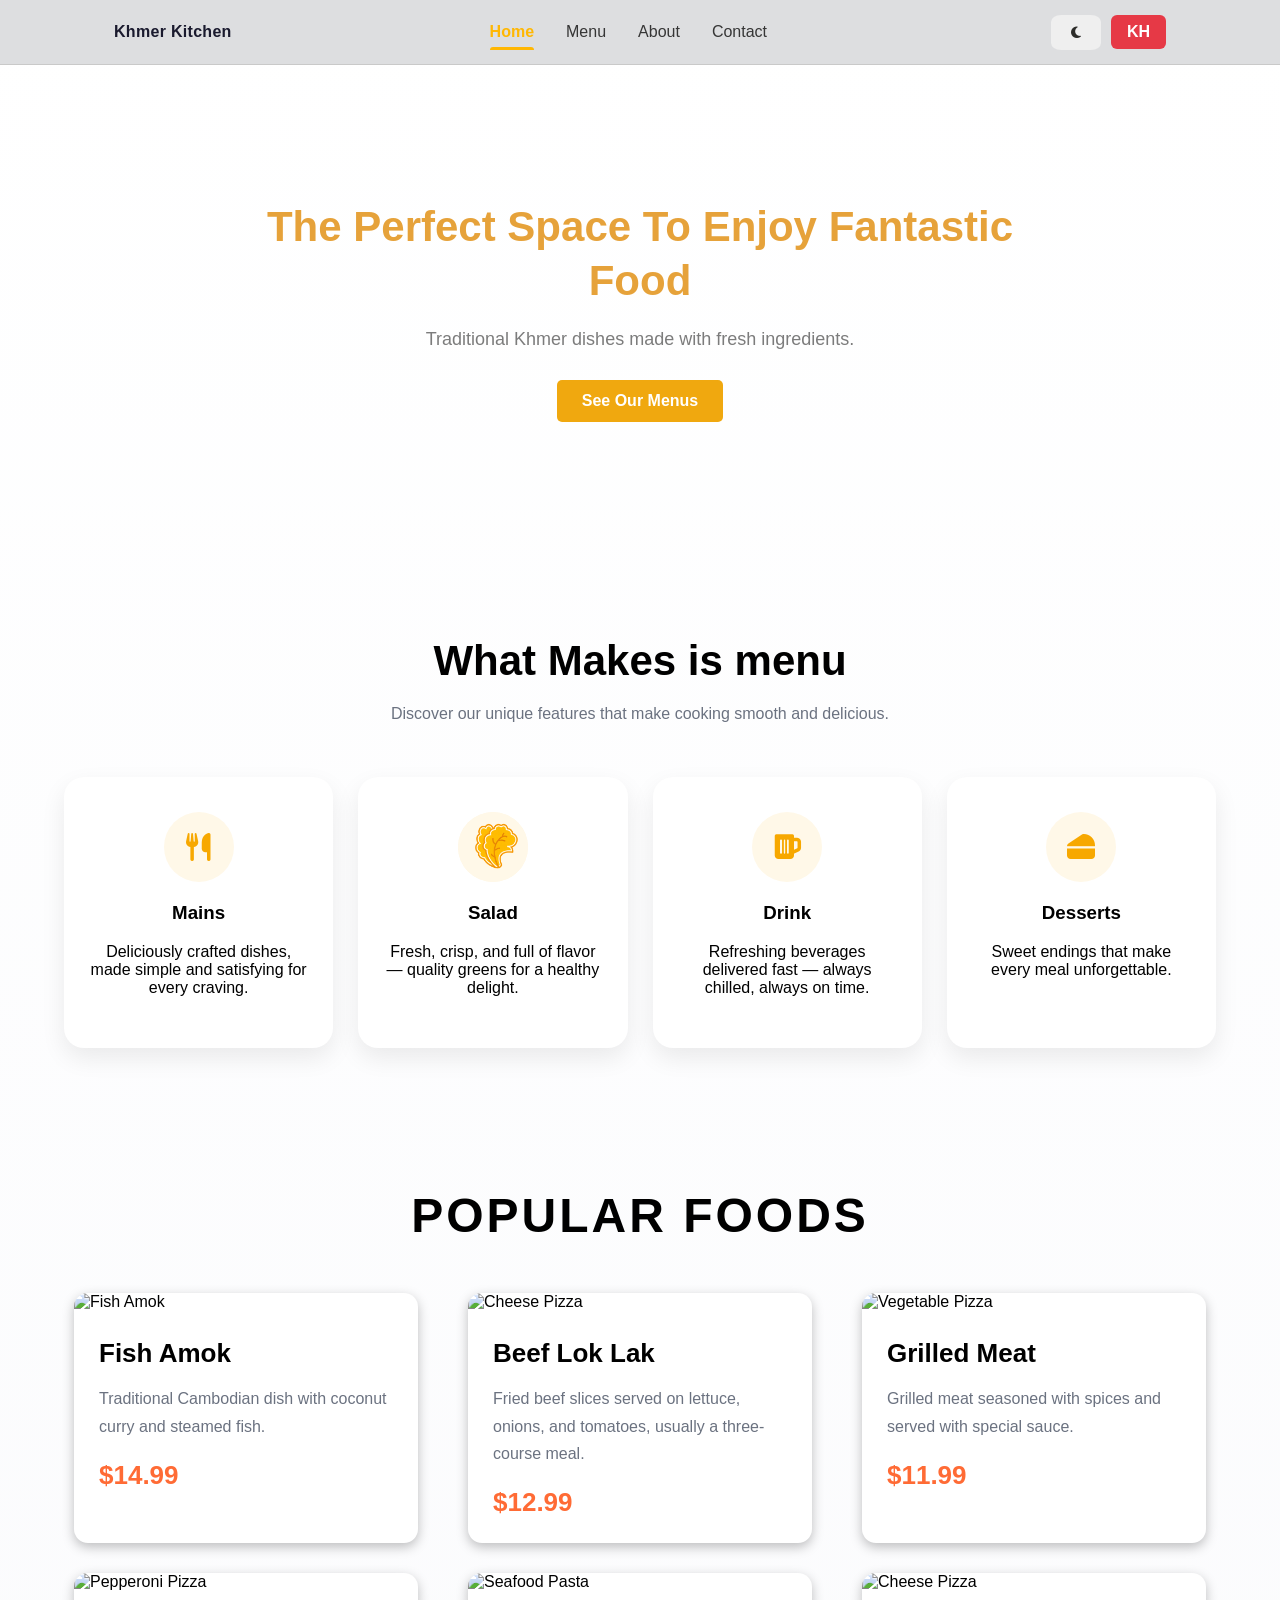
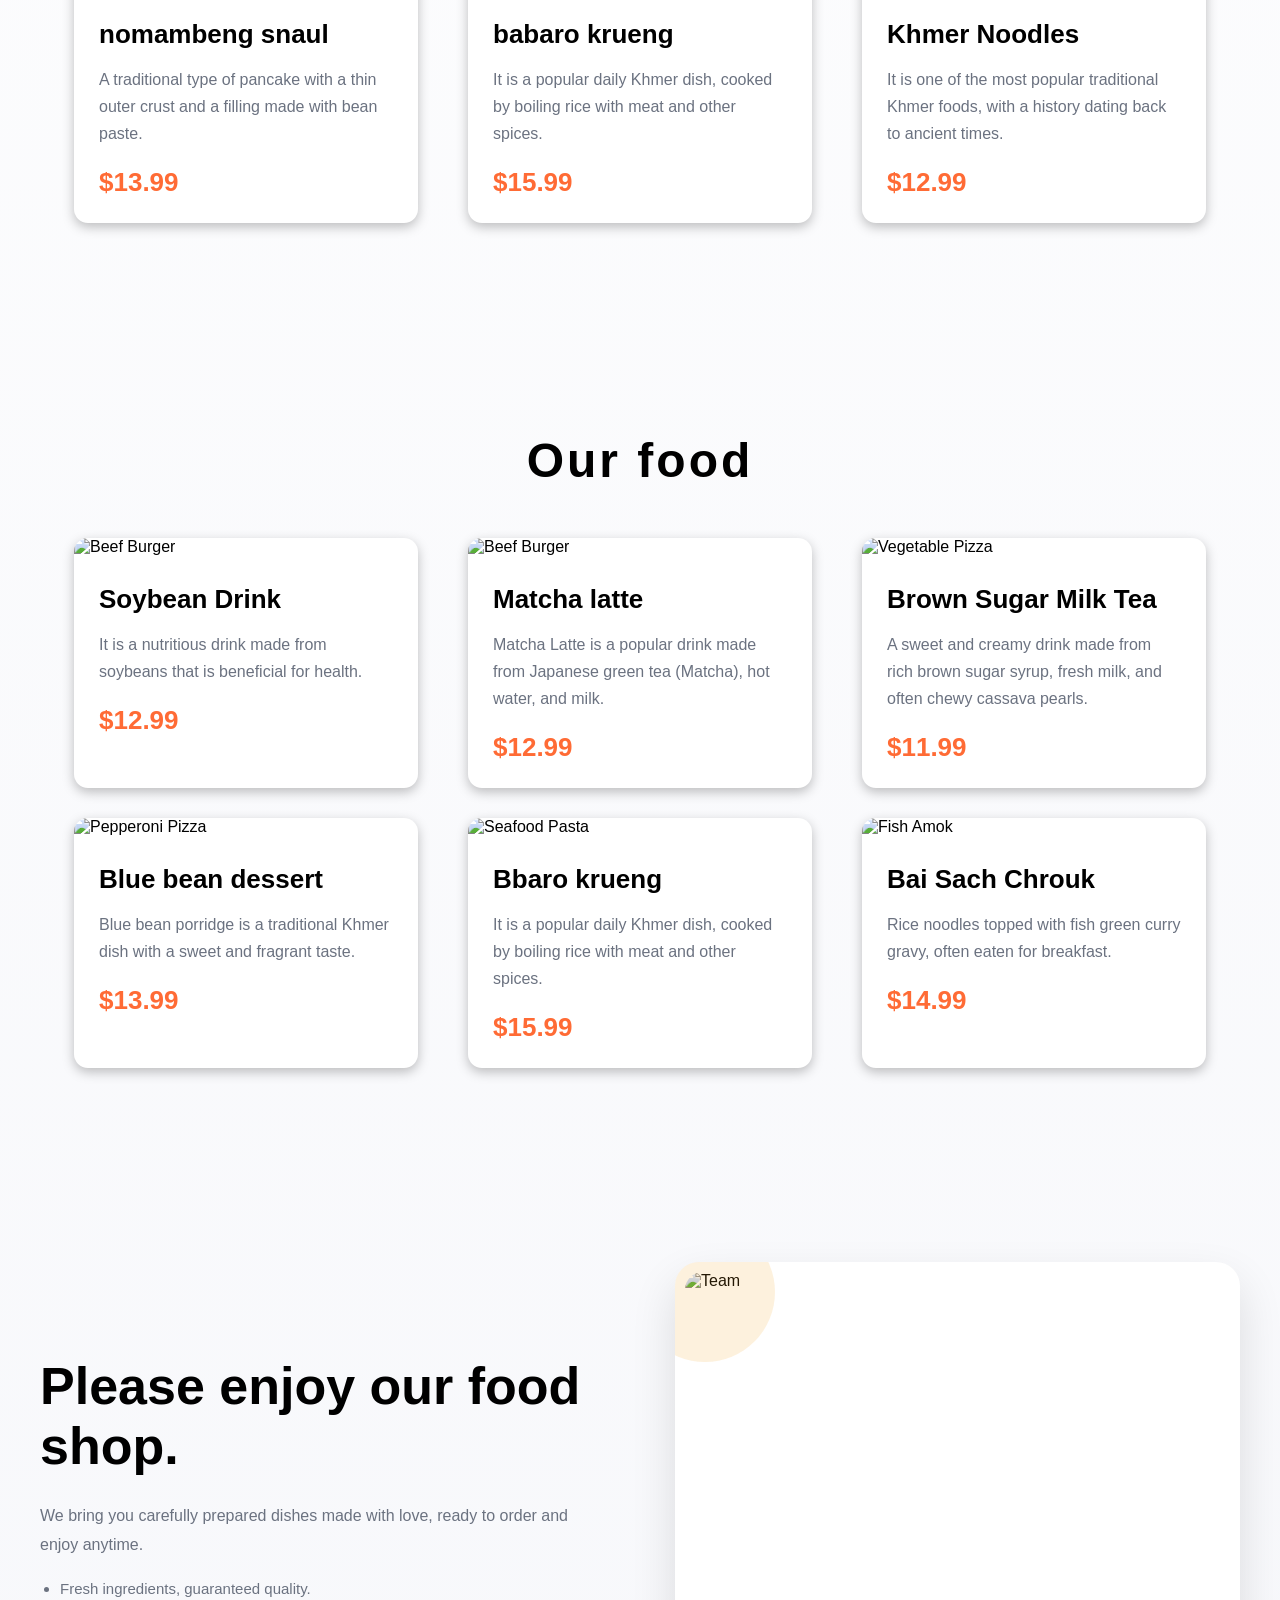
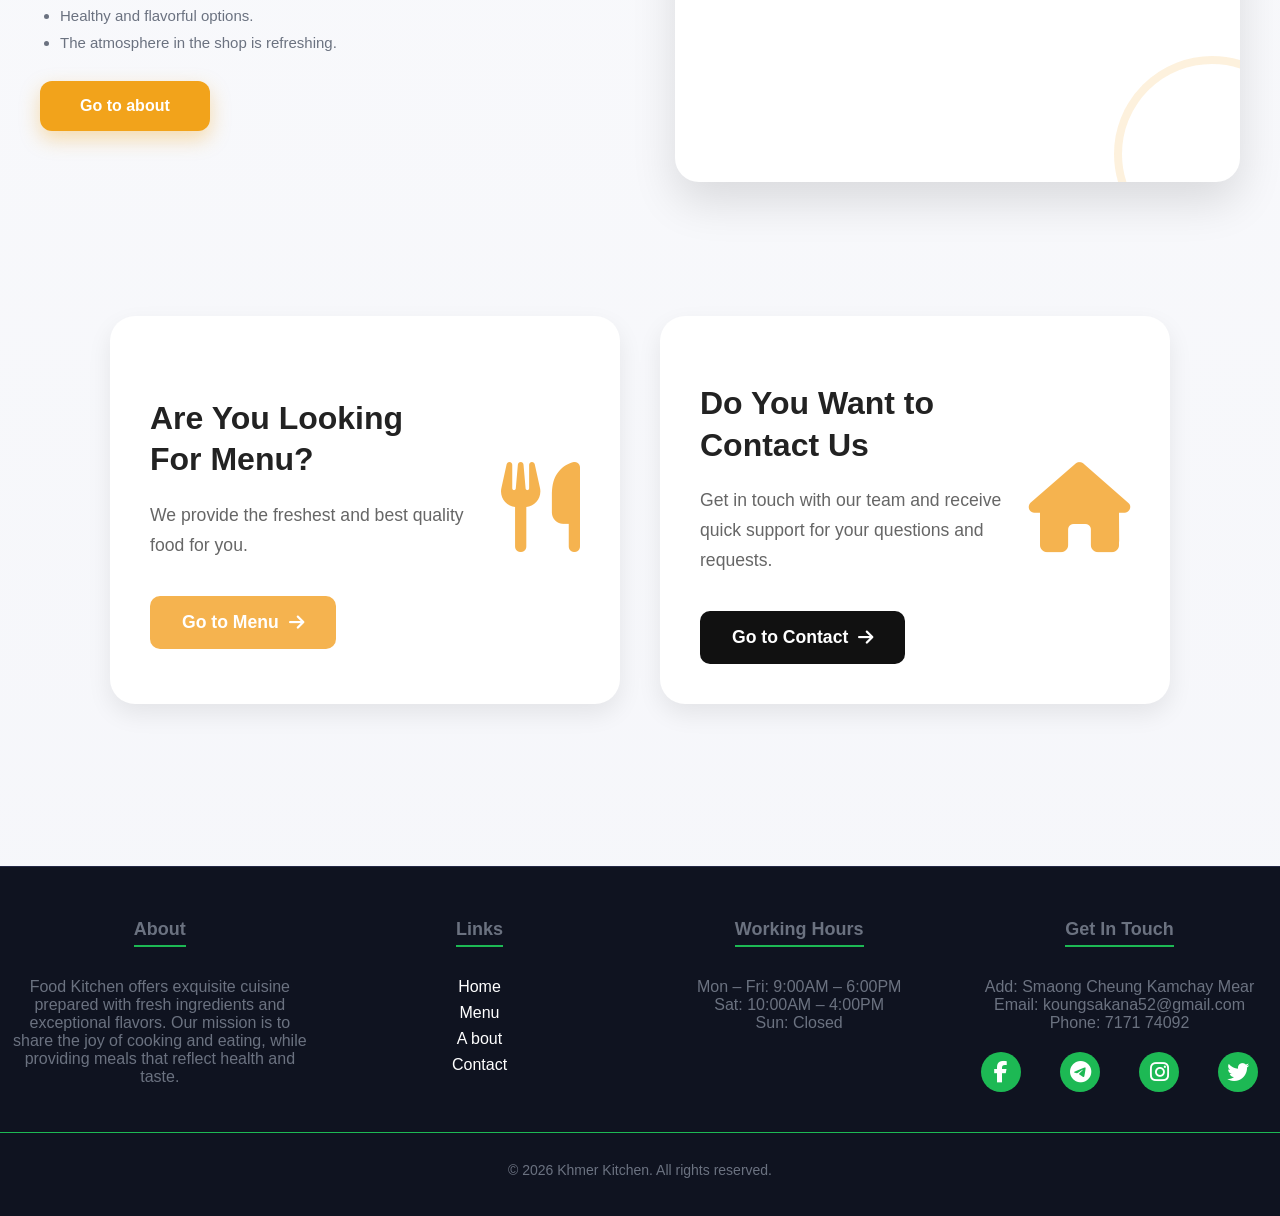
==== commit a5fa8f96: "update" ====
--- a/index.html
+++ b/index.html
@@ -342,7 +342,7 @@
 
 <br><br>
 
-
+<center>
   <footer class="site-footer">
   <div class="footer-columns">
     <div class="footer-column">
@@ -385,7 +385,7 @@
   <div class="footer-bottom">
     <p>&copy; <span id="year"></span> Khmer Kitchen. All rights reserved.</p>
   </div>
-</footer>
+</footer></center>
 <script src="./assets/javascript/js.js"></script>
 </body>
 </html>
--- a/assets/css/style.css
+++ b/assets/css/style.css
@@ -2669,7 +2669,6 @@
       background-color: #0f1320;
       color: #fff;
       padding: 40px 20px 20px;
-      text-align: justify;
     }
 
     .footer-columns {
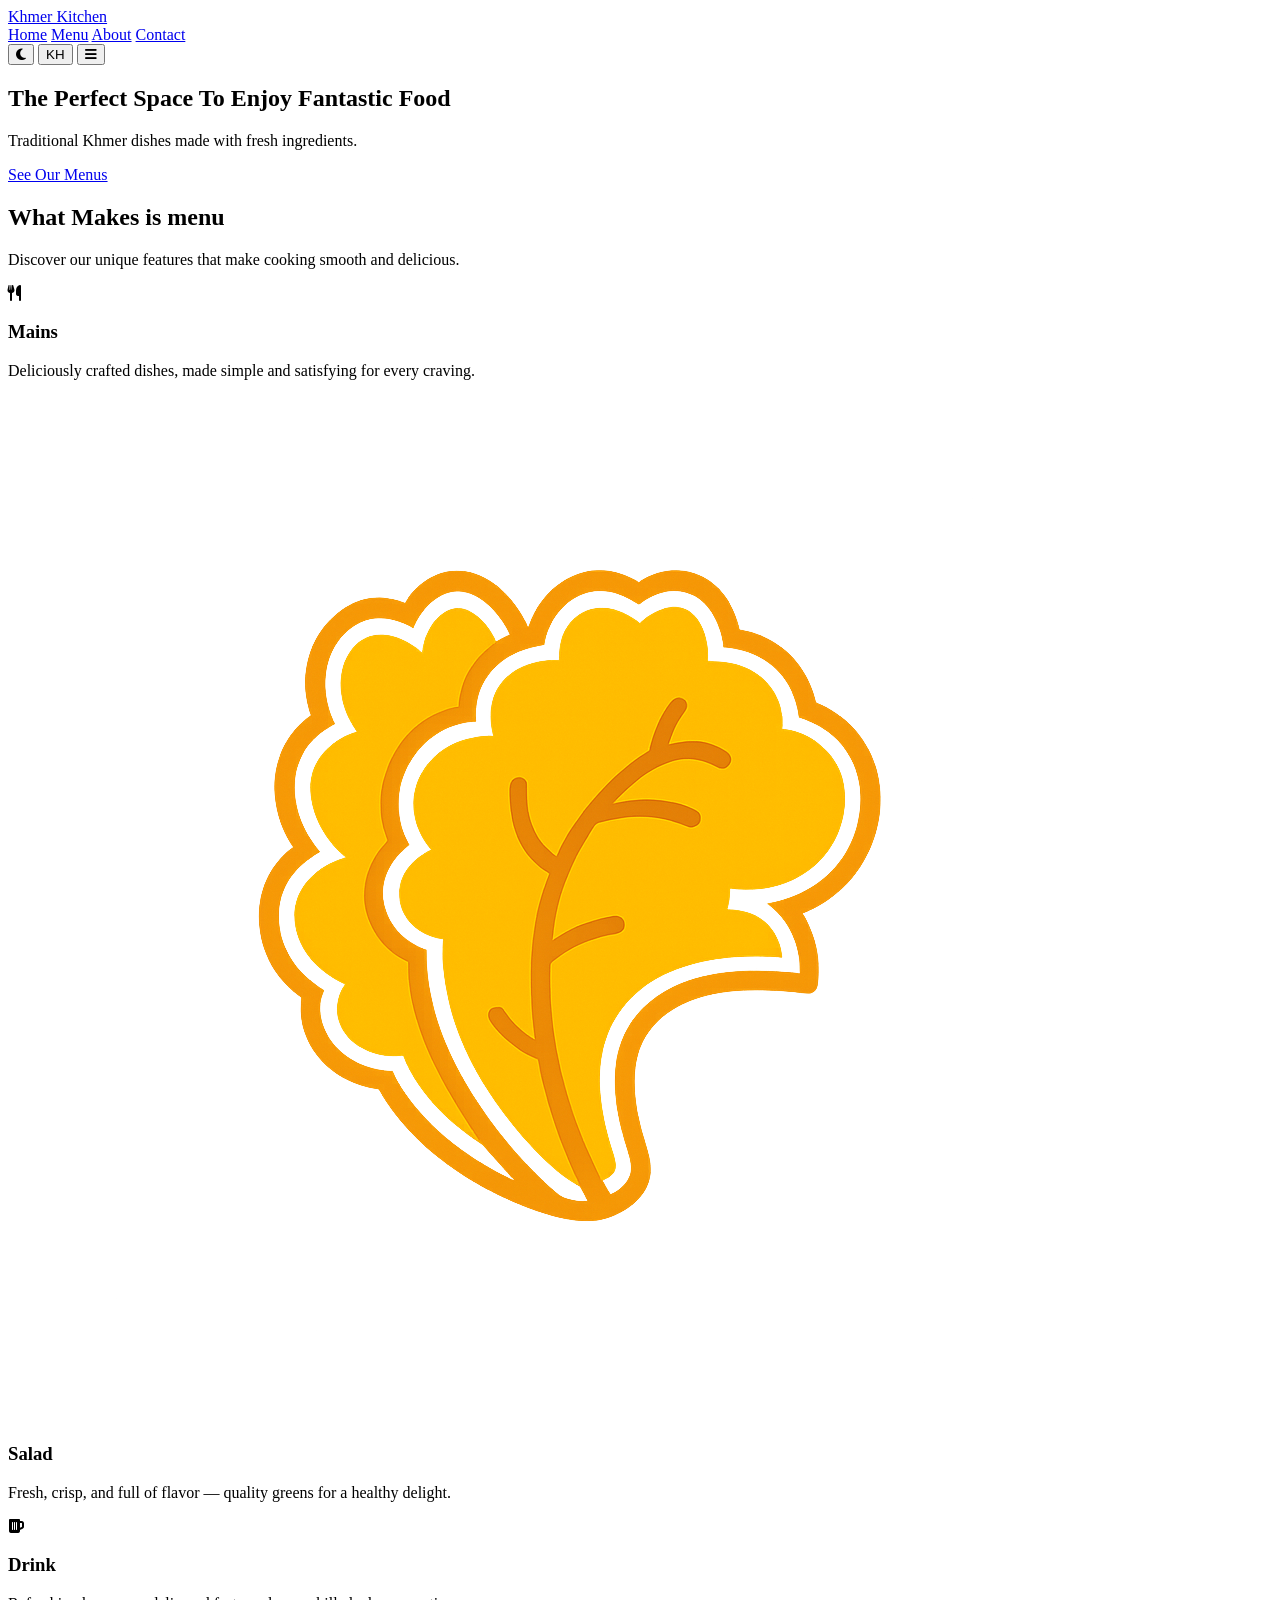
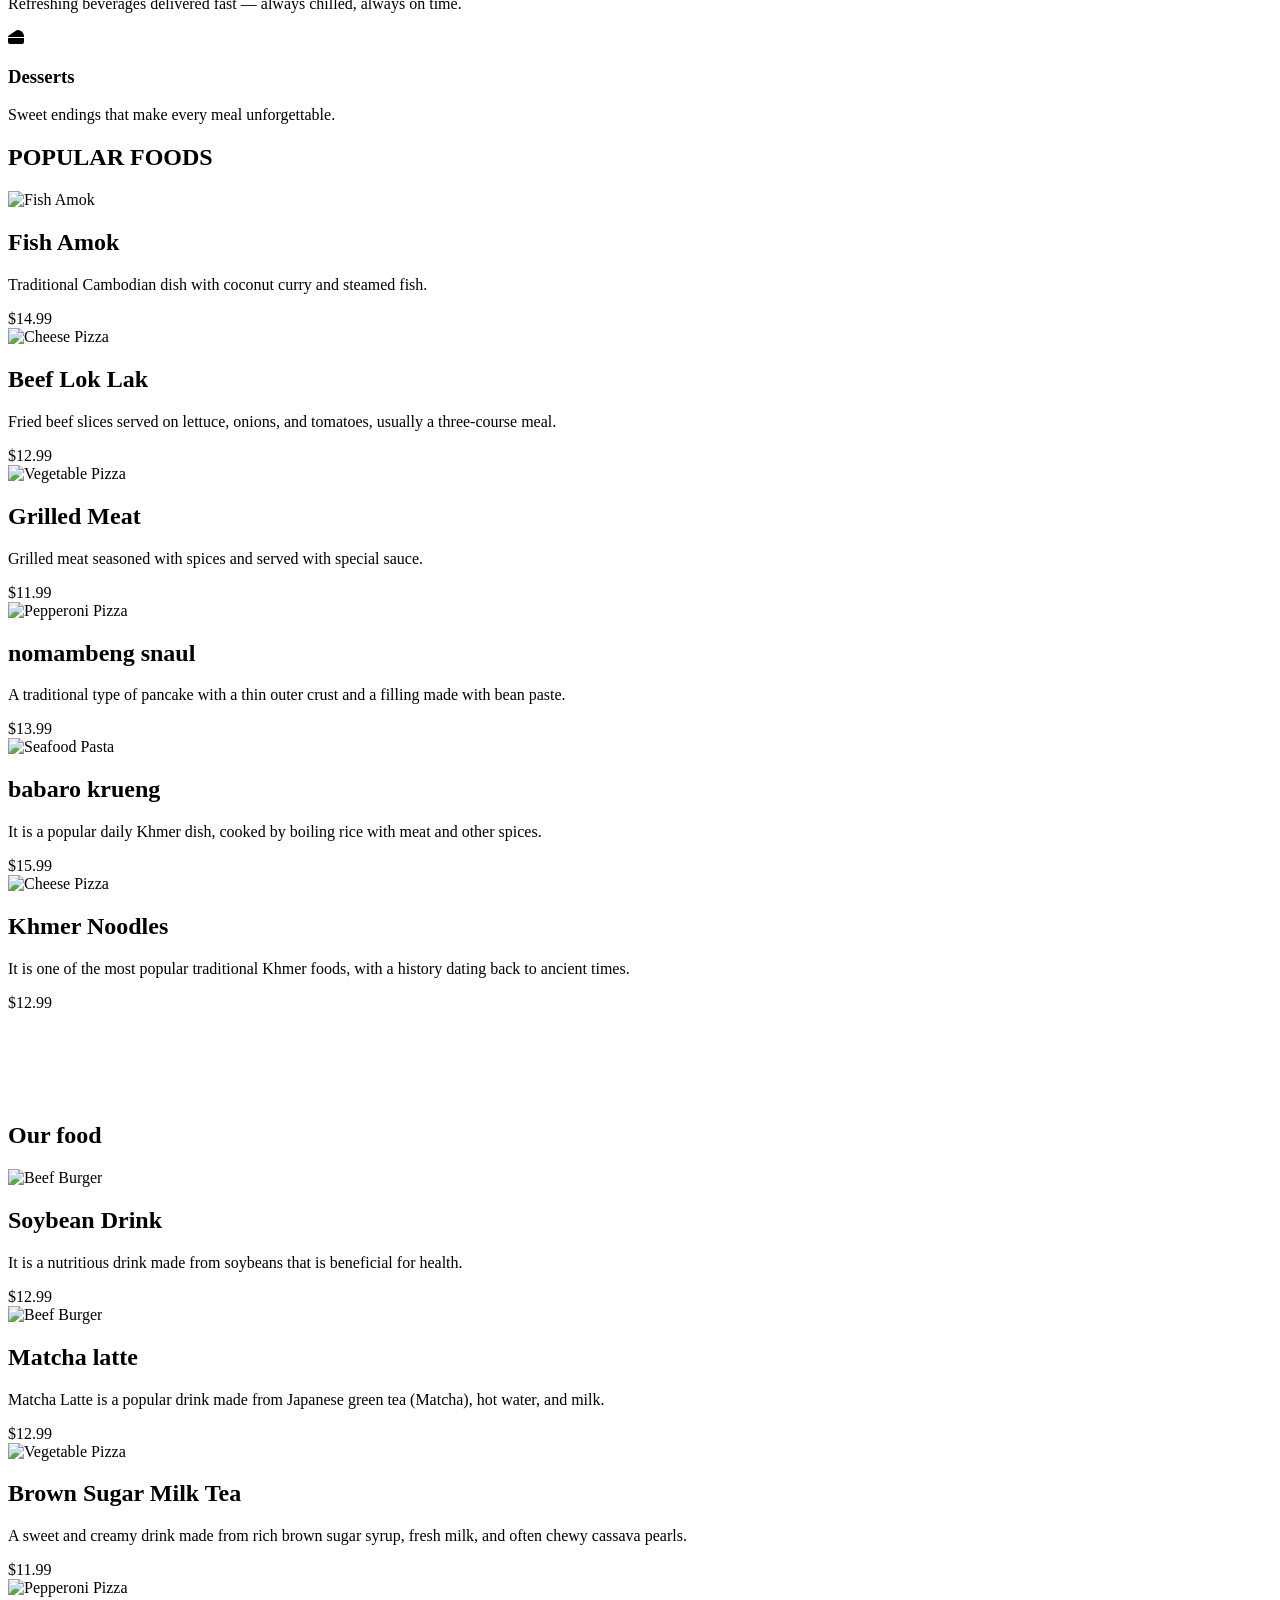
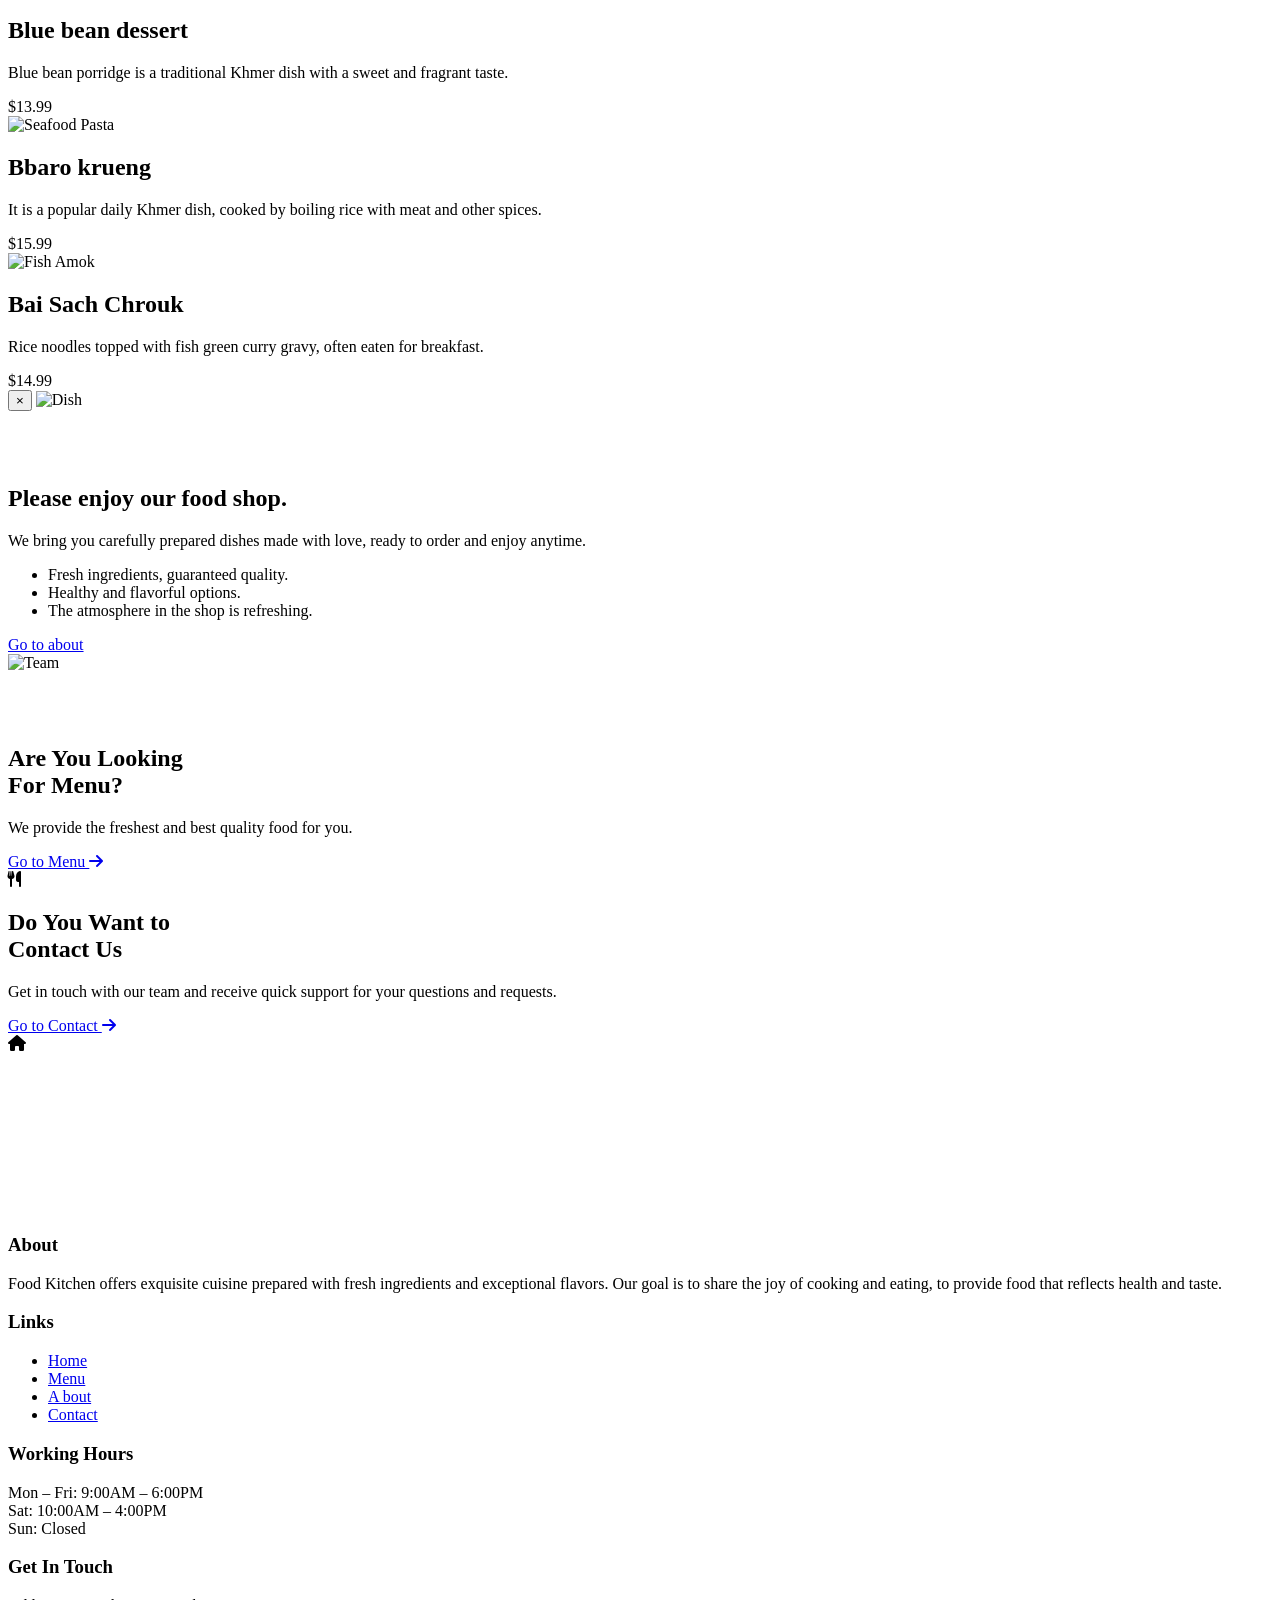
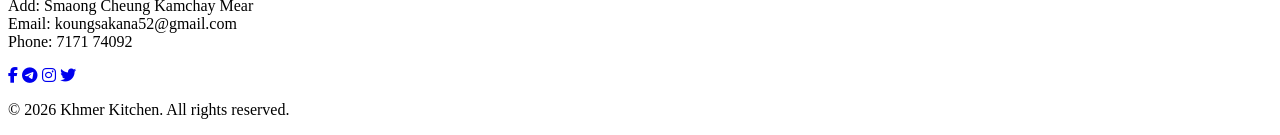
==== commit 1d1ea4e2: "update" ====
--- a/index.html
+++ b/index.html
@@ -342,12 +342,12 @@
 
 <br><br>
 
-<center>
+
   <footer class="site-footer">
   <div class="footer-columns">
     <div class="footer-column">
       <h3>About</h3>
-      <p>Food Kitchen offers exquisite cuisine prepared with fresh ingredients and exceptional flavors. Our mission is to share the joy of cooking and eating, while providing meals that reflect health and taste.</p>
+      <p>Food Kitchen offers exquisite cuisine prepared with fresh ingredients and exceptional flavors. Our goal is to share the joy of cooking and eating, to provide food that reflects health and taste.</p>
     </div>
 
     <div class="footer-column">
@@ -385,7 +385,7 @@
   <div class="footer-bottom">
     <p>&copy; <span id="year"></span> Khmer Kitchen. All rights reserved.</p>
   </div>
-</footer></center>
+</footer>
 <script src="./assets/javascript/js.js"></script>
 </body>
 </html>
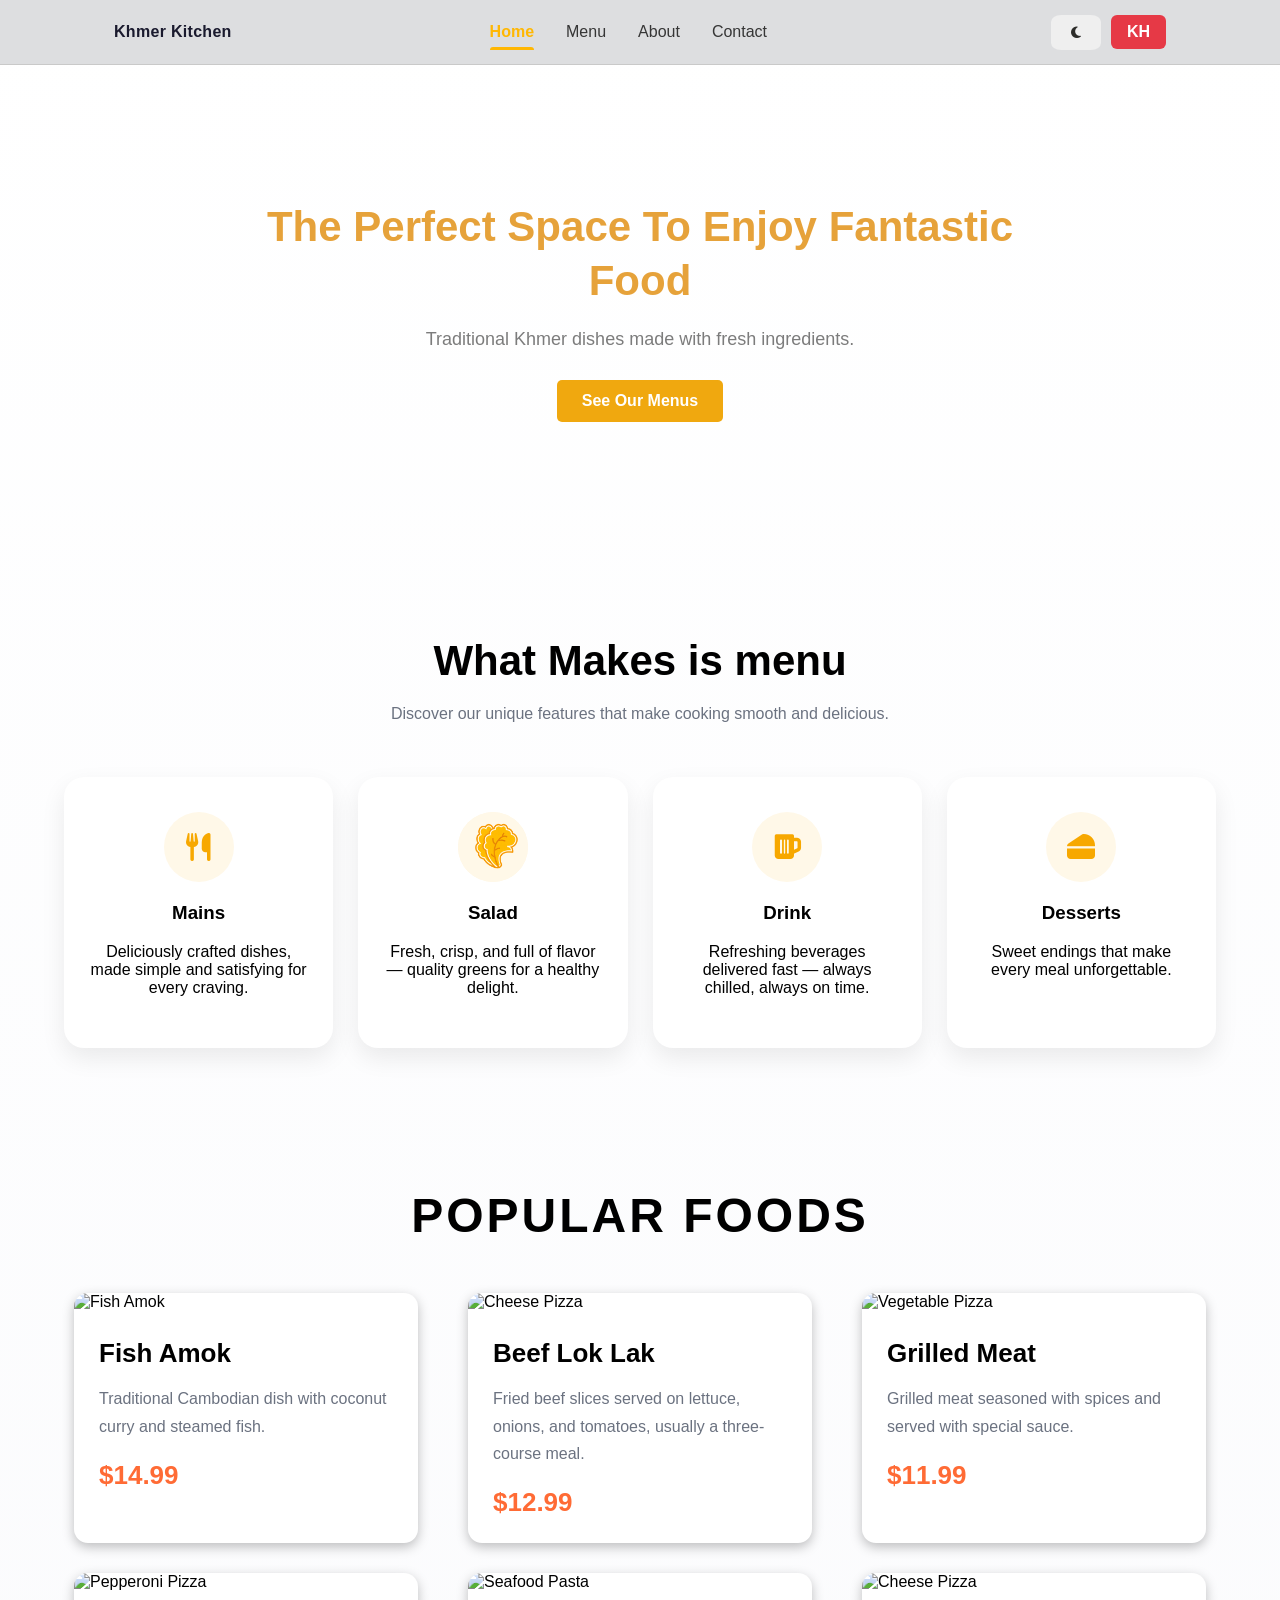
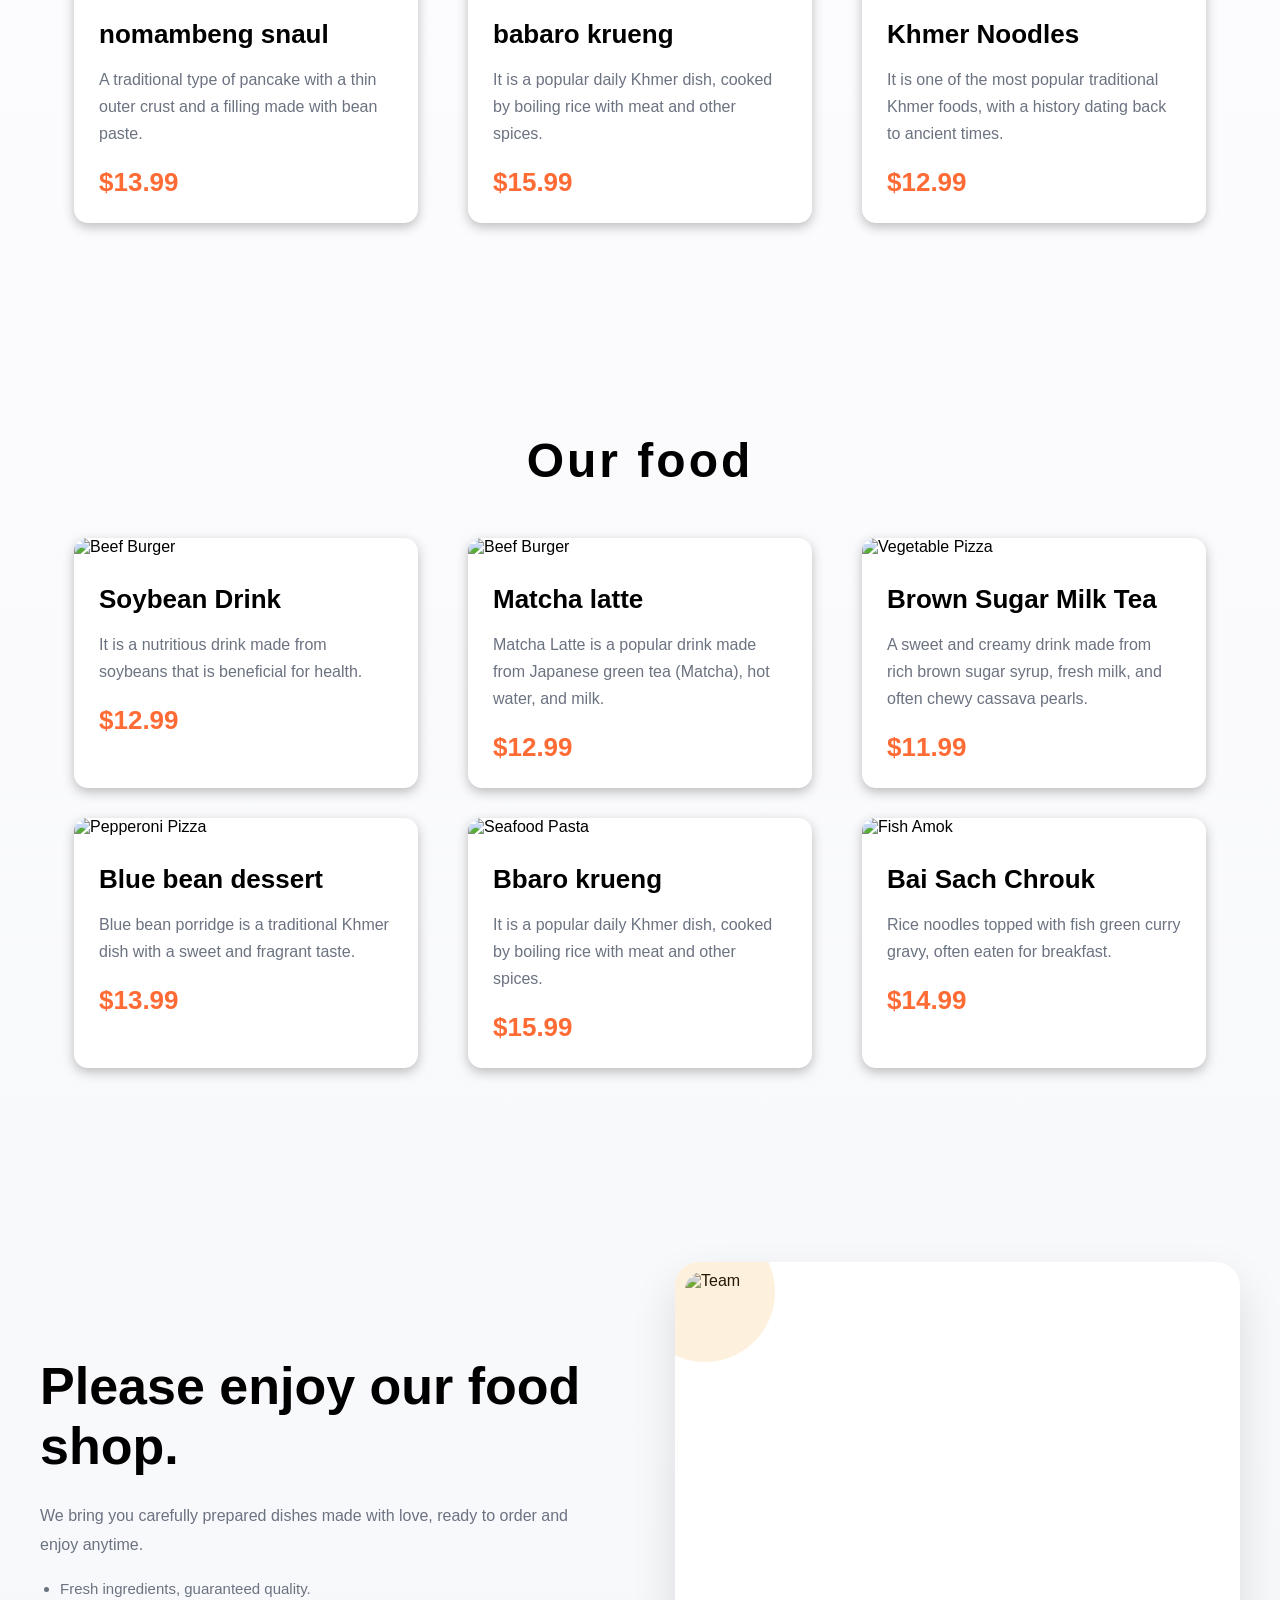
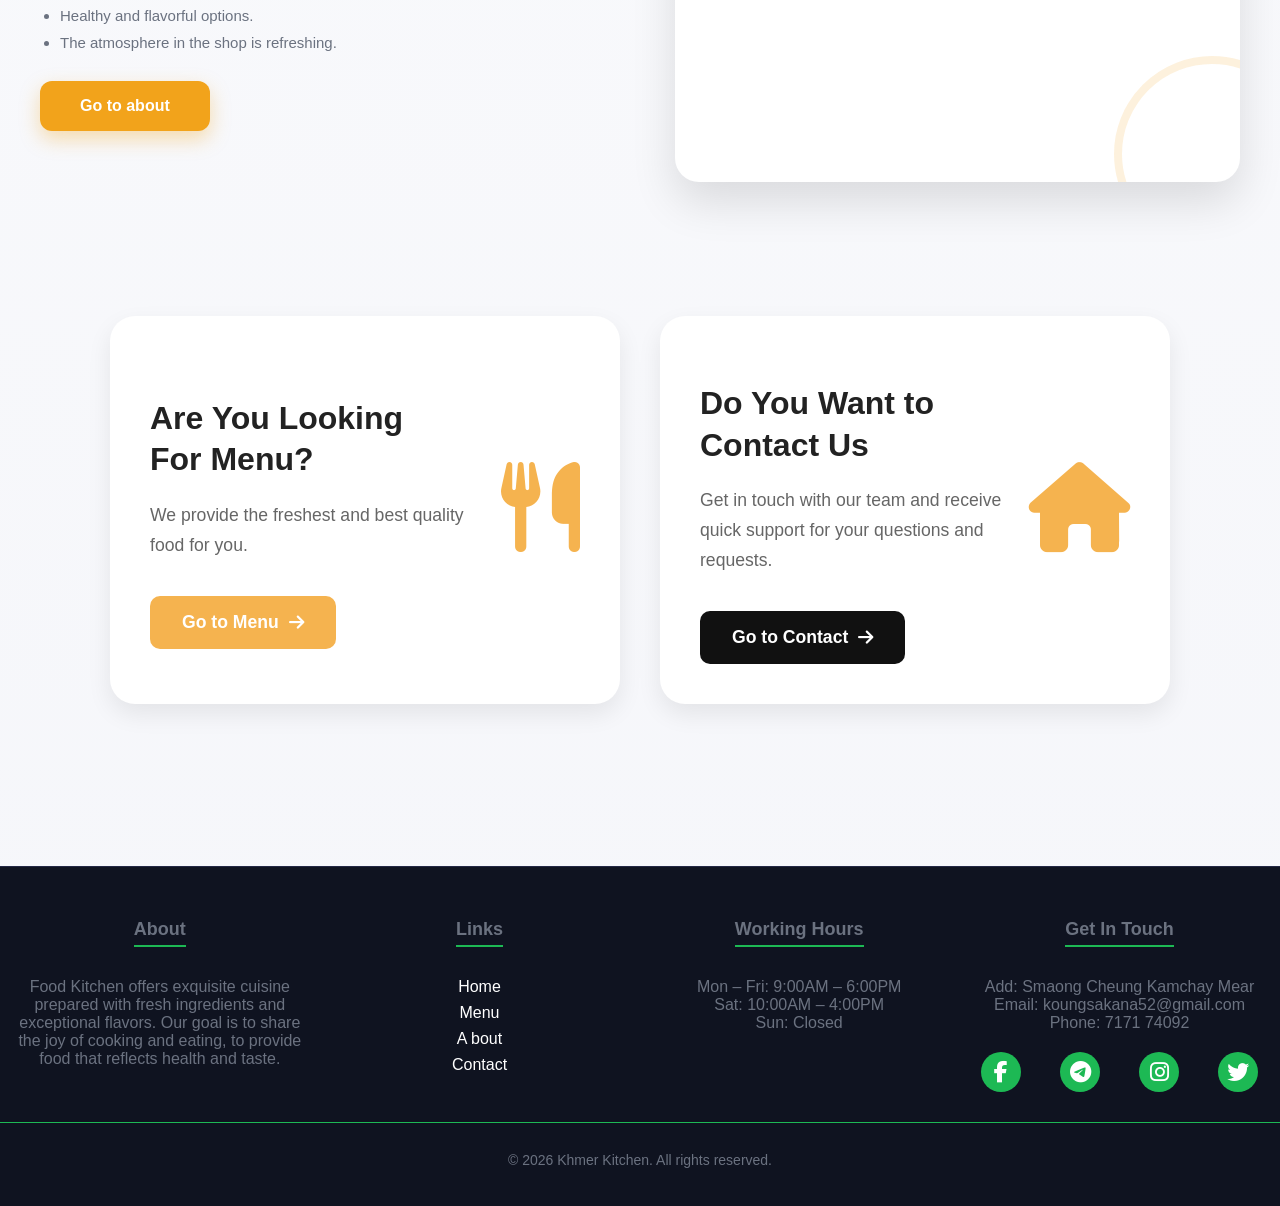
==== commit d72e9718: "update" ====
--- a/index.html
+++ b/index.html
@@ -277,7 +277,7 @@
                 <li id="li3">The atmosphere in the shop is refreshing.</li>
             </ul>
 
-            <a href="#" class="cook-btn" id="gotocontactad">Go to about</a>
+            <a href="about.html" class="cook-btn" id="gotocontactad">Go to about</a>
         </div>
 
         <!-- Right Image -->
--- a/assets/css/style.css
+++ b/assets/css/style.css
@@ -0,0 +1,3351 @@
+        body.light {
+      --bg: #f5f6fa;
+      --surface: #ffffff;
+      --texth: color:#666;;
+      --texthheader: #472701;
+      --texthh: #979292;
+      --text: #e1e3ec;
+      --muted: #6b7280;
+      --accent: #ffb703;
+      --accent-2: #fb6f92;
+      --success: #34d399;
+      --danger: #ef4444;
+      --shadow: 0 6px 20px rgba(0, 0, 0, 0.1);
+      --onfo: #b1b0ae;
+      --boxboxcontact: #ffffff;
+      --border: none;
+      --backgroundhover: #f1f1f1;
+      --colorcontact: #424244;
+      --colorh: #1a1a2e;
+      --input:#ffffff;
+      --inputborder:1px solid #dcdcdc;
+      --background-color: rgba(216, 217, 219, 0.85);
+      --border-bottom: 1px solid #c9c9c9;
+      --color: #1a1a2e;
+      --colorhea: rgb(54, 54, 54);
+      --colorheahover: black;
+      --background-colorrr: #fdf8f8;
+      --oooodl:#2c2c29;
+      --rgb: rgba(255, 255, 255, 0.055);
+      --textho: #fa9522b7;
+      --texthoo: #7c7c7c;
+      --gggaaa: #e6a23a;
+    }
+    
+    :root {
+      --bg: #cccfda;
+      --surface: #151a2d;
+      --texth: #e7e9f5;
+      --texthheader: #e7e9f5;
+      --texthh: #e7e9f5;
+      --text: #e7e9f5;
+      --muted: #aab0d4;
+      --accent: #ffb703;
+      --accent-2: #fb6f92;
+      --success: #34d399;
+      --danger: #ef4444;
+      --radius: 14px;
+      --shadow: 0 10px 30px rgba(0, 0, 0, 0.25);
+      --onfo: #273057;
+      --boxboxcontact: linear-gradient(180deg, #090c18 0%, #12172b 100%);
+      --border: 1px solid #243055;
+      --backgroundhover: #12172b;
+      --colorcontact: #aab0d4;
+      --colorh: #e7e9f5;
+      --input:#12172b;
+      --inputborder:1px solid #242424;
+      --background-color: rgba(21, 26, 45, 0.85);
+      --border-bottom: 1px solid #232845;
+      --color: #e7e9f5;
+      --colorhea: white;
+      --colorheahover: #e7e9f5;
+      --background-colorrr: rgba(21, 26, 45, 0.85);
+      --oooodl:#ffd900;
+      --rgb: rgba(0, 0, 0, 0.5);
+      --textho: #ffffff;
+      --texthoo: #ddd;
+      --gggaaa: #ddd;
+    }
+
+
+    * {
+      box-sizing: border-box;
+    }
+
+    html,
+    body {
+      margin: 0;
+      padding: 0;
+    }
+
+/* Default English font stack */
+body {
+  font-family: ui-sans-serif, system-ui, -apple-system, "Segoe UI", Roboto, "Helvetica Neue", Arial, sans-serif;
+  background: linear-gradient(180deg, #0b1020 0%, #0f1320 100%);
+  transition: background 0.3s ease, color 0.3s ease;
+}
+
+/* Khmer font stack */
+body.khmer {
+  font-family: 'Hanuman', 'Noto Sans Khmer', serif;
+}
+
+a{
+  text-decoration: none;
+}
+
+/*conice*/
+.promo-wrapper{
+    width:100%;
+    max-width:1200px;
+    display:grid;
+    grid-template-columns:repeat(auto-fit,minmax(450px,1fr));
+    gap:40px;
+}
+
+.promo-box{
+    background:#fff;
+    border-radius:25px;
+    padding:40px;
+    display:flex;
+    justify-content:space-between;
+    align-items:center;
+    min-height:320px;
+    position:relative;
+    overflow:hidden;
+    box-shadow:0 10px 25px rgba(0,0,0,.08);
+    transition:all .4s ease;
+}
+
+/* Top Border Animation */
+.promo-box::before{
+    content:"";
+    position:absolute;
+    top:0;
+    left:0;
+    width:0;
+    height:5px;
+    background:#f5b34f;
+    transition:.4s ease;
+}
+
+.promo-box:hover::before{
+    width:100%;
+}
+
+/* Card Hover */
+.promo-box:hover{
+    transform:translateY(-12px);
+    box-shadow:
+        0 20px 40px rgba(0,0,0,.15),
+        0 0 25px rgba(245,179,79,.18);
+}
+
+/* Content */
+.promo-content{
+    max-width:320px;
+}
+
+.promo-box h2{
+    font-size:2rem;
+    line-height:1.3;
+    margin-bottom:20px;
+    color:#222;
+    transition:.3s;
+}
+
+.promo-box p{
+    color:#666;
+    font-size:1.1rem;
+    line-height:1.7;
+    margin-bottom:35px;
+    transition:.3s;
+}
+
+.promo-box:hover h2{
+    color:#f5b34f;
+}
+
+.promo-box:hover p{
+    color:#333;
+}
+
+/* Buttons */
+.promo-button{
+    display:inline-flex;
+    align-items:center;
+    gap:10px;
+    text-decoration:none;
+    padding:16px 32px;
+    border-radius:10px;
+    font-size:1.1rem;
+    font-weight:600;
+    transition:.3s ease;
+}
+
+.promo-button i{
+    transition:.3s ease;
+}
+
+.promo-button:hover{
+    transform:translateY(-3px);
+}
+
+.promo-button:hover i{
+    transform:translateX(6px);
+}
+
+/* Icons */
+.promo-icon{
+    font-size:90px;
+    transition:.5s ease;
+}
+
+.promo-box:hover .promo-icon{
+    transform:scale(1.15) rotate(10deg);
+}
+
+/* Tech Card */
+.promo-tech .promo-button{
+    background:#f5b34f;
+    color:#fff;
+}
+
+.promo-tech .promo-button:hover{
+    background:#e6a23a;
+}
+
+.promo-tech .promo-icon{
+    color:#f5b34f;
+}
+
+/* Contact Card */
+.promo-contact .promo-button{
+    background:#111;
+    color:#fff;
+}
+
+.promo-contact .promo-button:hover{
+    background:#222;
+}
+
+.promo-contact .promo-icon{
+    color:#f5b34f;
+}
+
+/* Shine Effect */
+.promo-box::after{
+    content:"";
+    position:absolute;
+    top:-100%;
+    left:-100%;
+    width:60%;
+    height:300%;
+    background:linear-gradient(
+        120deg,
+        transparent,
+        rgba(255,255,255,.5),
+        transparent
+    );
+    transform:rotate(25deg);
+    transition:.8s;
+}
+
+.promo-box:hover::after{
+    left:150%;
+}
+
+/* Mobile */
+@media(max-width:768px){
+
+    body{
+        padding:20px;
+    }
+
+    .promo-wrapper{
+        grid-template-columns:1fr;
+        gap:25px;
+    }
+
+    .promo-box{
+        flex-direction:column;
+        text-align:center;
+        gap:30px;
+        min-height:auto;
+        padding:30px 25px;
+    }
+
+    .promo-content{
+        max-width:100%;
+    }
+
+    .promo-box h2{
+        font-size:1.7rem;
+    }
+
+    .promo-box p{
+        font-size:1rem;
+    }
+
+    .promo-icon{
+        font-size:70px;
+    }
+}
+    /*bbbbbbbb*/
+.food-section {
+  width: 90%;
+  max-width: 1200px;
+  margin: 60px auto;
+}
+
+.food-section h1 {
+  text-align: center;
+  font-size: 48px;
+  margin-bottom: 50px;
+  color: var(--texth);
+  letter-spacing: 3px;
+}
+
+
+.food-container {
+  display: grid;
+  grid-template-columns: repeat(auto-fit, minmax(320px, 1fr));
+  gap: 30px;
+}
+
+.food-card {
+      margin: 0 10px;
+      background: var(--boxboxcontact);
+      border: var(--border);
+      border-radius: var(--radius);
+      overflow: hidden;
+      box-shadow: 0 4px 12px rgba(0, 0, 0, 0.25);
+      transition: transform 0.2s ease, box-shadow 0.2s ease;
+}
+
+.food-card:hover {
+  transform: translateY(-8px);
+  box-shadow: 0 20px 40px rgba(0,0,0,.12);
+}
+
+.image-wrapper {
+  overflow: hidden;
+}
+
+.food-card img {
+  width: 100%;
+  height: 260px;
+  object-fit: cover;
+  transition: .4s ease;
+}
+
+.food-card:hover img {
+  transform: scale(1.05);
+}
+
+.food-content {
+  padding: 6px 25px 25px;
+}
+
+.food-content h2 {
+  font-size: 26px;
+  color: var(--texth);
+  margin-bottom: 10px;
+  font-weight: 700;
+}
+
+.food-content p {
+  color: var(--muted);
+  line-height: 1.7;
+  margin-bottom: 20px;
+}
+
+.food-footer {
+  display: flex;
+  justify-content: space-between;
+  align-items: center;
+}
+
+.price {
+  font-size: 26px;
+  font-weight: 700;
+  color: #ff6b35;
+}
+
+    /* =========================
+   ABOUT SECTION
+========================= */
+.cook-about{
+    padding:80px 20px;
+}
+
+.cook-container{
+    max-width:1200px;
+    margin:auto;
+    display:grid;
+    grid-template-columns:1fr 1fr;
+    gap:70px;
+    align-items:center;
+}
+
+/* =========================
+   TEXT CONTENT
+========================= */
+.cook-text h1{
+    font-size:52px;
+    line-height:1.15;
+    font-weight:700;
+    color: var(--texth);
+    margin-bottom:25px;
+}
+
+.cook-text p{
+    font-size:16px;
+    line-height:1.8;
+    color: var(--muted);
+    margin-bottom:20px;
+}
+
+.cook-text ul{
+    padding-left:20px;
+    margin-bottom:30px;
+}
+
+.cook-text ul li{
+    margin-bottom:10px;
+    color:var(--muted);
+    font-size:15px;
+}
+
+/* =========================
+   BUTTON
+========================= */
+.cook-btn{
+    display:inline-block;
+    background:#f2a31b;
+    color:#fff;
+    text-decoration:none;
+    padding:16px 40px;
+    border-radius:12px;
+    font-size:16px;
+    font-weight:600;
+    transition:.3s ease;
+    box-shadow:0 8px 20px rgba(242,163,27,.35);
+}
+
+.cook-btn:hover{
+    background:#e69500;
+    transform:translateY(-4px);
+}
+
+/* =========================
+   IMAGE STYLE
+========================= */
+.cook-image{
+    position:relative;
+    overflow:hidden;
+    border-radius:24px;
+    background:#fff;
+    padding:10px;
+    box-shadow:0 20px 45px rgba(0,0,0,.12);
+}
+
+.cook-image img{
+    width:100%;
+    height:500px;
+    object-fit:cover;
+    display:block;
+    border-radius:18px;
+    transition:all .6s ease;
+}
+
+.cook-image:hover img{
+    transform:scale(1.08);
+}
+
+/* Orange Decoration */
+.cook-image::before{
+    content:"";
+    position:absolute;
+    width:140px;
+    height:140px;
+    background:#f2a31b;
+    top:-40px;
+    left:-40px;
+    border-radius:50%;
+    opacity:.15;
+}
+
+.cook-image::after{
+    content:"";
+    position:absolute;
+    width:180px;
+    height:180px;
+    border:8px solid #f2a31b;
+    right:-70px;
+    bottom:-70px;
+    border-radius:50%;
+    opacity:.15;
+}
+
+/* =========================
+   FLOAT ANIMATION
+========================= */
+.cook-image{
+    animation:cook-float 5s ease-in-out infinite;
+}
+
+@keyframes cook-float{
+    0%,100%{
+        transform:translateY(0);
+    }
+    50%{
+        transform:translateY(-12px);
+    }
+}
+
+/* =========================
+   TABLET
+========================= */
+@media(max-width:992px){
+
+    .cook-container{
+        gap:40px;
+    }
+
+    .cook-text h1{
+        font-size:42px;
+    }
+
+    .cook-image img{
+        height:420px;
+    }
+}
+
+/* =========================
+   MOBILE
+========================= */
+@media(max-width:768px){
+
+    .cook-container{
+        grid-template-columns:1fr;
+        gap:35px;
+    }
+
+    .cook-text{
+        order:2;
+    }
+
+    .cook-image{
+        order:1;
+    }
+
+    .cook-text h1{
+        font-size:34px;
+    }
+
+    .cook-image img{
+        height:320px;
+    }
+
+    .cook-btn{
+        width:100%;
+        text-align:center;
+    }
+}
+
+/* =========================
+   SMALL MOBILE
+========================= */
+@media(max-width:480px){
+
+    .cook-about{
+        padding:60px 15px;
+    }
+
+    .cook-text h1{
+        font-size:28px;
+    }
+
+    .cook-text p{
+        font-size:14px;
+    }
+
+    .cook-text ul li{
+        font-size:14px;
+    }
+
+    .cook-image img{
+        height:250px;
+    }
+}
+    /*button*/
+    /* From Uiverse.io by RiccardoRapelli */ 
+    /*hhhh*/
+    .containerttt{
+    width:90%;
+    max-width:1200px;
+    margin:auto;
+}
+
+/* FEATURES */
+
+.featuresttt{
+    padding:80px 0;
+    text-align:center;
+}
+
+.featuresttt h2,
+.recipesttt h2{
+  color: var(--texth);
+    font-size:42px;
+    margin-bottom:15px;
+}
+
+.subtitlettt{
+    color: var(--muted);
+    max-width:700px;
+    margin:0 auto 50px;
+    line-height:1.7;
+}
+
+.feature-gridttt{
+    display:grid;
+    grid-template-columns:repeat(auto-fit,minmax(250px,1fr));
+    gap:25px;
+}
+
+.feature-cardttt{
+    background:#fff;
+    padding:35px 25px;
+    border-radius:20px;
+    box-shadow:0 10px 25px rgba(0,0,0,.08);
+    transition:.4s;
+}
+
+.feature-cardttt:hover{
+    transform:translateY(-10px);
+}
+
+.iconttt {
+  width: 70px;
+  height: 70px;
+  margin: auto;
+  border-radius: 50%;
+  background: #fff8e8;
+  color: #f7a800;
+  display: flex;
+  justify-content: center;
+  align-items: center;
+  font-size: 28px;
+  margin-bottom: 20px;
+  transition: transform 0.3s ease;
+}
+.iconttt img {
+  width: 70px;
+  height: 70px;
+  margin: auto;
+  border-radius: 50%;
+  background: #fff8e8;
+  border-radius: 50%;
+  display: flex;
+  justify-content: center;
+  align-items: center;
+  font-size: 28px;
+  margin-bottom: 20px;
+  transition: transform 0.3s ease;
+  object-fit: contain;
+}
+
+
+/* RECIPES */
+
+.recipesttt{
+    padding:80px 0;
+    text-align:center;
+}
+
+.recipe-gridttt{
+    display:grid;
+    grid-template-columns:repeat(auto-fit,minmax(320px,1fr));
+    gap:30px;
+}
+
+.recipe-cardttt{
+    position:relative;
+    background:#fff;
+    border-radius:20px;
+    overflow:hidden;
+    border:2px solid #f1e3c6;
+    transition:.4s;
+}
+
+.recipe-cardttt.active{
+    border:4px solid #f7a800;
+}
+
+.recipe-cardttt:hover{
+    transform:translateY(-10px);
+}
+
+.recipe-cardttt img{
+    width:100%;
+    height:220px;
+    object-fit:cover;
+    transition:.5s;
+}
+
+.recipe-cardttt:hover img{
+    transform:scale(1.08);
+}
+
+.heartttt{
+    position:absolute;
+    top:15px;
+    right:15px;
+    width:40px;
+    height:40px;
+    border-radius:50%;
+    background:#fff;
+    display:flex;
+    align-items:center;
+    justify-content:center;
+    box-shadow:0 5px 15px rgba(0,0,0,.15);
+    cursor:pointer;
+}
+
+.heartttt.active{
+    color:red;
+}
+
+.contentttt{
+    padding:20px;
+    text-align:left;
+}
+
+.contentttt h3{
+    margin-bottom:15px;
+}
+
+.infottt{
+    display:flex;
+    gap:20px;
+    color:#666;
+    margin-bottom:20px;
+}
+
+.btnttt{
+    width:100%;
+    border:none;
+    background:#f7a800;
+    color:#fff;
+    padding:12px;
+    border-radius:10px;
+    cursor:pointer;
+    font-weight:bold;
+    transition:.3s;
+}
+
+.btnttt:hover{
+    background:#df9500;
+}
+
+/* Animation */
+
+.hiddenttt{
+    opacity:0;
+    transform:translateY(40px);
+}
+
+.showttt{
+    opacity:1;
+    transform:translateY(0);
+    transition:.8s ease;
+}
+
+/* Responsive */
+
+@media(max-width:768px){
+
+.featuresttt h2,
+.recipesttt h2{
+    font-size:30px;
+}
+
+.recipe-gridttt{
+    grid-template-columns:1fr;
+}
+
+.infottt{
+    flex-direction:column;
+    gap:8px;
+}
+}
+
+
+.show-more-wrapttt{
+    text-align:center;
+    margin-top:30px;
+}
+
+.show-more-btnttt{
+    padding:12px 30px;
+    border:none;
+    border-radius:50px;
+    background:#ff6b35;
+    color:#fff;
+    font-size:16px;
+    font-weight:600;
+    cursor:pointer;
+    transition:.3s;
+}
+
+.show-more-btnttt:hover{
+    transform:translateY(-3px);
+}
+
+.recipe-cardttt.hidden-cardttt{
+    display:none;
+}
+    /*banner*/
+
+
+.banner {
+  width: 100%;
+  height: 20px;
+  background: #d80016;
+  overflow: hidden;
+  position: relative;
+  display: flex;
+  align-items: center;
+}
+
+.track {
+  display: inline-block;
+  white-space: nowrap;
+  animation: move 20s linear infinite;
+}
+
+.track span {
+  color: white;
+  font-size: 16px;
+  letter-spacing: 2px;
+  padding-right: 80px;
+}
+
+@keyframes move {
+  from {
+    transform: translateX(100);
+  }
+  to {
+    transform: translateX(-60%);
+  }
+}
+.switch {
+  position: relative;
+  display: inline-block;
+  width: 60px;
+  height: 34px;
+}
+
+.switch #input {
+  opacity: 0;
+  width: 0;
+  height: 0;
+}
+
+.slider {
+  position: absolute;
+  cursor: pointer;
+  top: 0;
+  left: 0;
+  right: 0;
+  bottom: 0;
+  background-color: #2196f3;
+  -webkit-transition: 0.4s;
+  transition: 0.4s;
+  z-index: 0;
+  overflow: hidden;
+}
+
+.sun-moon {
+  position: absolute;
+  content: "";
+  height: 26px;
+  width: 26px;
+  left: 4px;
+  bottom: 4px;
+  background-color: yellow;
+  -webkit-transition: 0.4s;
+  transition: 0.4s;
+}
+
+#input:checked + .slider {
+  background-color: black;
+}
+
+#input:focus + .slider {
+  box-shadow: 0 0 1px #2196f3;
+}
+
+#input:checked + .slider .sun-moon {
+  -webkit-transform: translateX(26px);
+  -ms-transform: translateX(26px);
+  transform: translateX(26px);
+  background-color: white;
+  -webkit-animation: rotate-center 0.6s ease-in-out both;
+  animation: rotate-center 0.6s ease-in-out both;
+}
+
+.moon-dot {
+  opacity: 0;
+  transition: 0.4s;
+  fill: gray;
+}
+
+#input:checked + .slider .sun-moon .moon-dot {
+  opacity: 1;
+}
+
+.slider.round {
+  border-radius: 34px;
+}
+
+.slider.round .sun-moon {
+  border-radius: 50%;
+}
+
+#moon-dot-1 {
+  left: 10px;
+  top: 3px;
+  position: absolute;
+  width: 6px;
+  height: 6px;
+  z-index: 4;
+}
+
+#moon-dot-2 {
+  left: 2px;
+  top: 10px;
+  position: absolute;
+  width: 10px;
+  height: 10px;
+  z-index: 4;
+}
+
+#moon-dot-3 {
+  left: 16px;
+  top: 18px;
+  position: absolute;
+  width: 3px;
+  height: 3px;
+  z-index: 4;
+}
+
+#light-ray-1 {
+  left: -8px;
+  top: -8px;
+  position: absolute;
+  width: 43px;
+  height: 43px;
+  z-index: -1;
+  fill: white;
+  opacity: 10%;
+}
+
+#light-ray-2 {
+  left: -50%;
+  top: -50%;
+  position: absolute;
+  width: 55px;
+  height: 55px;
+  z-index: -1;
+  fill: white;
+  opacity: 10%;
+}
+
+#light-ray-3 {
+  left: -18px;
+  top: -18px;
+  position: absolute;
+  width: 60px;
+  height: 60px;
+  z-index: -1;
+  fill: white;
+  opacity: 10%;
+}
+
+.cloud-light {
+  position: absolute;
+  fill: #eee;
+  animation-name: cloud-move;
+  animation-duration: 6s;
+  animation-iteration-count: infinite;
+}
+
+.cloud-dark {
+  position: absolute;
+  fill: #ccc;
+  animation-name: cloud-move;
+  animation-duration: 6s;
+  animation-iteration-count: infinite;
+  animation-delay: 1s;
+}
+
+#cloud-1 {
+  left: 30px;
+  top: 15px;
+  width: 40px;
+}
+
+#cloud-2 {
+  left: 44px;
+  top: 10px;
+  width: 20px;
+}
+
+#cloud-3 {
+  left: 18px;
+  top: 24px;
+  width: 30px;
+}
+
+#cloud-4 {
+  left: 36px;
+  top: 18px;
+  width: 40px;
+}
+
+#cloud-5 {
+  left: 48px;
+  top: 14px;
+  width: 20px;
+}
+
+#cloud-6 {
+  left: 22px;
+  top: 26px;
+  width: 30px;
+}
+
+@keyframes cloud-move {
+  0% {
+    transform: translateX(0px);
+  }
+
+  40% {
+    transform: translateX(4px);
+  }
+
+  80% {
+    transform: translateX(-4px);
+  }
+
+  100% {
+    transform: translateX(0px);
+  }
+}
+
+.stars {
+  transform: translateY(-32px);
+  opacity: 0;
+  transition: 0.4s;
+}
+
+.star {
+  fill: white;
+  position: absolute;
+  -webkit-transition: 0.4s;
+  transition: 0.4s;
+  animation-name: star-twinkle;
+  animation-duration: 2s;
+  animation-iteration-count: infinite;
+}
+
+#input:checked + .slider .stars {
+  -webkit-transform: translateY(0);
+  -ms-transform: translateY(0);
+  transform: translateY(0);
+  opacity: 1;
+}
+
+#star-1 {
+  width: 20px;
+  top: 2px;
+  left: 3px;
+  animation-delay: 0.3s;
+}
+
+#star-2 {
+  width: 6px;
+  top: 16px;
+  left: 3px;
+}
+
+#star-3 {
+  width: 12px;
+  top: 20px;
+  left: 10px;
+  animation-delay: 0.6s;
+}
+
+#star-4 {
+  width: 18px;
+  top: 0px;
+  left: 18px;
+  animation-delay: 1.3s;
+}
+
+@keyframes star-twinkle {
+  0% {
+    transform: scale(1);
+  }
+
+  40% {
+    transform: scale(1.2);
+  }
+
+  80% {
+    transform: scale(0.8);
+  }
+
+  100% {
+    transform: scale(1);
+  }
+}
+
+    /* Language toggle button */
+#langBtn {
+  background-color: #e63946;   /* Bold red for visibility */
+  color: #fff;                 /* White text */
+  border: none;                /* Remove default border */
+  border-radius: 6px;          /* Rounded corners */
+  padding: 8px 16px;           /* Comfortable spacing */
+  font-size: 16px;             /* Readable size */
+  font-weight: bold;           /* Strong text */
+  cursor: pointer;             /* Pointer on hover */
+  transition: all 0.3s ease;   /* Smooth hover effect */
+}
+
+/* Hover effect */
+#langBtn:hover {
+  background-color: #d62828;   /* Darker red on hover */
+  transform: scale(1.05);      /* Slight zoom */
+}
+
+/* Active (clicked) effect */
+#langBtn:active {
+  background-color: #b51717;   /* Even darker red */
+  transform: scale(0.95);      /* Pressed look */
+}
+
+
+    /* Ensure buttons inherit the correct font */
+    button,
+    .exploremore,
+    .lang-switcher button {
+      font-family: inherit;
+    }
+
+    .en-text {
+  font-family: 'Noto Sans', sans-serif;
+}
+
+.km-text {
+  font-family: 'Noto Sans Khmer', sans-serif;
+}
+
+
+
+    body.light {
+      background: linear-gradient(180deg, #ffffff 0%, #f5f6fa 100%);
+    }
+
+
+
+
+    /*home*/
+    body {
+      font-family: Arial, sans-serif;
+      background-color: #f4f4f4;
+      margin: 0;
+      padding: 0;
+    }
+
+    .news-section {
+      padding: 40px 20px;
+      text-align: center;
+    }
+
+    .news-section h2 {
+      color: #ef4444;
+      margin-bottom: 30px;
+      font-size: 2em;
+    }
+
+    .news-container {
+      display: flex;
+      justify-content: center;
+      gap: 20px;
+      flex-wrap: wrap;
+    }
+
+    .news-card {
+      background: #fff;
+      border-radius: 8px;
+      overflow: hidden;
+      width: 300px;
+      box-shadow: 0 4px 6px rgba(0,0,0,0.1);
+      transition: transform 0.3s ease;
+    }
+
+    .news-card:hover {
+      transform: translateY(-8px);
+    }
+
+    .news-card img {
+      width: 100%;
+      height: 180px;
+      object-fit: cover;
+    }
+
+    .news-content {
+      padding: 15px;
+      text-align: left;
+    }
+
+    .news-meta {
+      font-size: 0.85em;
+      color: #777;
+      margin-bottom: 10px;
+    }
+
+    .news-title {
+      font-size: 1.1em;
+      margin-bottom: 15px;
+      color: #333;
+    }
+
+    .read-more {
+      display: inline-block;
+      padding: 8px 12px;
+      background:#e65c00;
+      color: #fff;
+      text-decoration: none;
+      border-radius: 4px;
+      font-size: 0.9em;
+      transition: background-color 0.3s ease;
+    }
+
+    .read-more:hover {
+      background:#e63946 ;
+    }
+
+
+
+/* =========================
+   Newsletter Container
+========================= */
+.newsletter {
+  width: 100%;
+  max-width: 1000px;
+  background: linear-gradient(135deg, #fdfcfb, #f8f1e8);
+  border-radius: 18px;
+  padding: 70px 50px;
+  position: relative;
+  overflow: hidden;
+  text-align: center;
+  box-shadow: 0 10px 28px rgba(0, 0, 0, 0.12);
+  transition: transform 0.3s ease;
+}
+
+.newsletter:hover {
+  transform: translateY(-6px);
+}
+
+/* =========================
+   Headings & Text
+========================= */
+.newsletter h1 {
+  font-size: 46px;
+  color: #1a1a2e;
+  margin-bottom: 18px;
+  font-weight: 700;
+  letter-spacing: 1px;
+}
+
+.newsletter p {
+  color: #555;
+  font-size: 18px;
+  margin-bottom: 40px;
+  line-height: 1.6;
+}
+
+/* =========================
+   Decorative Images
+========================= */
+.left-img {
+  position: absolute;
+  left: -25px;
+  bottom: -15px;
+  width: 230px;
+  transform: rotate(-8deg);
+  border-radius: 14px;
+  box-shadow: 0 8px 20px rgba(0,0,0,0.15);
+  transition: transform 0.4s ease;
+}
+
+.right-img {
+  position: absolute;
+  right: -35px;
+  bottom: -25px;
+  width: 230px;
+  border-radius: 50%;
+  box-shadow: 0 8px 20px rgba(0,0,0,0.15);
+  transition: transform 0.4s ease;
+}
+
+.left-img:hover,
+.right-img:hover {
+  transform: scale(1.05);
+}
+
+/* =========================
+   Button Group
+========================= */
+.button-group {
+  display: flex;
+  gap: 18px;
+  justify-content: center;
+  align-items: center;
+  padding: 26px;
+  border-radius: 16px;
+}
+
+/* Shared Button Style */
+.button-groupb1,
+.button-groupb2 {
+  padding: 14px 30px;
+  font-size: 16px;
+  font-weight: 600;
+  border-radius: 12px;
+  cursor: pointer;
+  transition: all 0.3s ease;
+  border: 2px solid transparent;
+}
+
+/* Menu Button */
+.button-groupb1 {
+  background: linear-gradient(135deg, #2563eb, #1d4ed8);
+  color: #fff;
+  box-shadow: 0 6px 16px rgba(37, 99, 235, 0.3);
+}
+
+.button-groupb1:hover {
+  background: linear-gradient(135deg, #1d4ed8, #153e75);
+  transform: translateY(-4px);
+}
+
+/* Contact Button */
+.button-groupb2 {
+  background: #fff;
+  color: #1d4ed8;
+  border: 2px solid #1d4ed8;
+  box-shadow: 0 6px 16px rgba(29, 78, 216, 0.15);
+}
+
+.button-groupb2:hover {
+  background: #1d4ed8;
+  color: #fff;
+  transform: translateY(-4px);
+}
+
+/* Active State */
+.button-groupb1:active,
+.button-groupb2:active {
+  transform: scale(0.95);
+}
+
+/* =========================
+   Responsive
+========================= */
+@media(max-width:768px) {
+  .newsletter {
+    padding: 50px 25px;
+  }
+
+  .newsletter h1 {
+    font-size: 32px;
+  }
+
+  .newsletter p {
+    font-size: 15px;
+  }
+
+  .left-img,
+  .right-img {
+    display: none;
+  }
+
+  .button-group {
+    flex-direction: column;
+    gap: 14px;
+  }
+
+  .button-groupb1,
+  .button-groupb2 {
+    width: 100%;
+  }
+}
+
+    /* Hidden cards */
+    .hidden {
+      display: none;
+    }
+
+    .more-btn {
+      margin-top: 30px;
+      padding: 10px 20px;
+      background-color: #e2c5c5;
+      color: #ef4444;
+      border: none;
+      border-radius: 5px;
+      cursor: pointer;
+      font-weight: bold;
+      transition: background-color 0.3s ease;
+    }
+
+    .more-btn:hover {
+      background-color: #ef4444;
+      color: #fff;
+    }
+
+    /*botton*/
+.box {
+  display: flex;
+  align-items: center;
+  gap: 15px; /* space between icon and text */
+  padding: 15px;
+  border: 1px solid #eee;
+  border-radius: 8px;
+  margin: 10px 0;
+}
+
+.box i {
+  font-size: 40px;
+  color: #ff6600;
+  flex-shrink: 0; /* prevents icon from shrinking */
+}
+
+.box h4 {
+  margin: 0;
+  font-size: 20px;
+  color: #333;
+}
+
+.box p {
+  margin: 5px 0 0;
+  color: #666;
+}
+
+
+.box:hover {
+  transform: translateY(-10px);
+}
+
+.box:hover i {
+  color: #ff3300;
+}
+
+    /* From Uiverse.io by RiccardoRapelli */
+    .switch {
+      position: relative;
+      display: inline-block;
+      width: 60px;
+      height: 34px;
+    }
+
+    .switch #input {
+      opacity: 0;
+      width: 0;
+      height: 0;
+    }
+
+    .slider {
+      position: absolute;
+      cursor: pointer;
+      top: 0;
+      left: 0;
+      right: 0;
+      bottom: 0;
+      background-color: #2196f3;
+      -webkit-transition: 0.4s;
+      transition: 0.4s;
+      z-index: 0;
+      overflow: hidden;
+    }
+
+    .sun-moon {
+      position: absolute;
+      content: "";
+      height: 26px;
+      width: 26px;
+      left: 4px;
+      bottom: 4px;
+      background-color: yellow;
+      -webkit-transition: 0.4s;
+      transition: 0.4s;
+    }
+
+    #input:checked+.slider {
+      background-color: black;
+    }
+
+    #input:focus+.slider {
+      box-shadow: 0 0 1px #2196f3;
+    }
+
+    #input:checked+.slider .sun-moon {
+      -webkit-transform: translateX(26px);
+      -ms-transform: translateX(26px);
+      transform: translateX(26px);
+      background-color: white;
+      -webkit-animation: rotate-center 0.6s ease-in-out both;
+      animation: rotate-center 0.6s ease-in-out both;
+    }
+
+    .moon-dot {
+      opacity: 0;
+      transition: 0.4s;
+      fill: gray;
+    }
+
+    #input:checked+.slider .sun-moon .moon-dot {
+      opacity: 1;
+    }
+
+    .slider.round {
+      border-radius: 34px;
+    }
+
+    .slider.round .sun-moon {
+      border-radius: 50%;
+    }
+
+    #moon-dot-1 {
+      left: 10px;
+      top: 3px;
+      position: absolute;
+      width: 6px;
+      height: 6px;
+      z-index: 4;
+    }
+
+    #moon-dot-2 {
+      left: 2px;
+      top: 10px;
+      position: absolute;
+      width: 10px;
+      height: 10px;
+      z-index: 4;
+    }
+
+    #moon-dot-3 {
+      left: 16px;
+      top: 18px;
+      position: absolute;
+      width: 3px;
+      height: 3px;
+      z-index: 4;
+    }
+
+    #light-ray-1 {
+      left: -8px;
+      top: -8px;
+      position: absolute;
+      width: 43px;
+      height: 43px;
+      z-index: -1;
+      fill: white;
+      opacity: 10%;
+    }
+
+    #light-ray-2 {
+      left: -50%;
+      top: -50%;
+      position: absolute;
+      width: 55px;
+      height: 55px;
+      z-index: -1;
+      fill: white;
+      opacity: 10%;
+    }
+
+    #light-ray-3 {
+      left: -18px;
+      top: -18px;
+      position: absolute;
+      width: 60px;
+      height: 60px;
+      z-index: -1;
+      fill: white;
+      opacity: 10%;
+    }
+
+    .cloud-light {
+      position: absolute;
+      fill: #eee;
+      animation-name: cloud-move;
+      animation-duration: 6s;
+      animation-iteration-count: infinite;
+    }
+
+    .cloud-dark {
+      position: absolute;
+      fill: #ccc;
+      animation-name: cloud-move;
+      animation-duration: 6s;
+      animation-iteration-count: infinite;
+      animation-delay: 1s;
+    }
+
+    #cloud-1 {
+      left: 30px;
+      top: 15px;
+      width: 40px;
+    }
+
+    #cloud-2 {
+      left: 44px;
+      top: 10px;
+      width: 20px;
+    }
+
+    #cloud-3 {
+      left: 18px;
+      top: 24px;
+      width: 30px;
+    }
+
+    #cloud-4 {
+      left: 36px;
+      top: 18px;
+      width: 40px;
+    }
+
+    #cloud-5 {
+      left: 48px;
+      top: 14px;
+      width: 20px;
+    }
+
+    #cloud-6 {
+      left: 22px;
+      top: 26px;
+      width: 30px;
+    }
+
+    @keyframes cloud-move {
+      0% {
+        transform: translateX(0px);
+      }
+
+      40% {
+        transform: translateX(4px);
+      }
+
+      80% {
+        transform: translateX(-4px);
+      }
+
+      100% {
+        transform: translateX(0px);
+      }
+    }
+
+    .stars {
+      transform: translateY(-32px);
+      opacity: 0;
+      transition: 0.4s;
+    }
+
+    .star {
+      fill: white;
+      position: absolute;
+      -webkit-transition: 0.4s;
+      transition: 0.4s;
+      animation-name: star-twinkle;
+      animation-duration: 2s;
+      animation-iteration-count: infinite;
+    }
+
+    #input:checked+.slider .stars {
+      -webkit-transform: translateY(0);
+      -ms-transform: translateY(0);
+      transform: translateY(0);
+      opacity: 1;
+    }
+
+    #star-1 {
+      width: 20px;
+      top: 2px;
+      left: 3px;
+      animation-delay: 0.3s;
+    }
+
+    #star-2 {
+      width: 6px;
+      top: 16px;
+      left: 3px;
+    }
+
+    #star-3 {
+      width: 12px;
+      top: 20px;
+      left: 10px;
+      animation-delay: 0.6s;
+    }
+
+    #star-4 {
+      width: 18px;
+      top: 0px;
+      left: 18px;
+      animation-delay: 1.3s;
+    }
+
+    @keyframes star-twinkle {
+      0% {
+        transform: scale(1);
+      }
+
+      40% {
+        transform: scale(1.2);
+      }
+
+      80% {
+        transform: scale(0.8);
+      }
+
+      100% {
+        transform: scale(1);
+      }
+    }
+
+
+    /* Home page */
+    /* Promo Banner Section */
+    .promo-banner {
+      background: url('https://i.pinimg.com/1200x/33/ef/8b/33ef8b9c0b902154a6cd4103a21275ef.jpg') center/cover no-repeat;
+      padding: 100px 20px;
+      text-align: center;
+      color: var(--textho);
+      position: relative;
+    }
+
+    .promo-banner::after {
+      content: "";
+      position: absolute;
+      top: 0;
+      left: 0;
+      width: 100%;
+      height: 100%;
+      background: var(--rgb);
+      /* dark overlay */
+      z-index: 1;
+    }
+
+    .promo-banner .promo-text {
+      position: relative;
+      z-index: 2;
+      max-width: 800px;
+      margin: 0 auto;
+    }
+
+    .promo-banner h1 {
+      font-size: 42px;
+      font-weight: bold;
+      color: var(--gggaaa);
+      margin-bottom: 20px;
+      line-height: 1.3;
+    }
+
+    .promo-banner p {
+      font-size: 18px;
+      margin-bottom: 30px;
+      color: var(--texthoo);
+    }
+
+    .promo-banner .buttons {
+      display: flex;
+      justify-content: center;
+      gap: 20px;
+      flex-wrap: wrap;
+    }
+
+    .promo-banner .btn-red {
+      background: #f0a80f;
+      color: #fff;
+      padding: 12px 25px;
+      border-radius: 5px;
+      text-decoration: none;
+      font-weight: 600;
+      transition: background 0.3s ease;
+    }
+
+    .promo-banner .btn-red:hover {
+      background: #c72c38;
+    }
+
+    .promo-banner .btn-circle {
+      display: inline-block;
+      width: 50px;
+      height: 50px;
+      border-radius: 50%;
+      background: #fff;
+      color: #e63946;
+      text-align: center;
+      line-height: 50px;
+      font-size: 18px;
+      text-decoration: none;
+      transition: transform 0.3s ease, background 0.3s ease;
+    }
+
+    .promo-banner .btn-circle:hover {
+      background: #e63946;
+      color: #fff;
+      transform: scale(1.1);
+    }
+
+    /*about*/
+    .promo-bannera {
+      background: url('https://i.pinimg.com/1200x/e1/bb/28/e1bb28b8198864a63c223f8aca84ec07.jpg') center/cover no-repeat;
+      /* Replace with your image */
+      padding: 100px 20px;
+      text-align: center;
+      color: var(--textho);
+      position: relative;
+    }
+
+    .promo-bannera::after {
+      content: "";
+      position: absolute;
+      top: 0;
+      left: 0;
+      width: 100%;
+      height: 100%;
+      background: var(--rgb);
+      /* dark overlay */
+      z-index: 1;
+    }
+
+    .promo-bannera .promo-text {
+      position: relative;
+      z-index: 2;
+      max-width: 800px;
+      margin: 0 auto;
+    }
+
+    .promo-bannera h1 {
+      font-size: 42px;
+      font-weight: bold;
+      color: var(--gggaaa);
+      margin-bottom: 20px;
+      line-height: 1.3;
+    }
+
+    .promo-bannera p {
+      font-size: 18px;
+      margin-bottom: 30px;
+      color: var(--texthoo);
+    }
+
+    .promo-bannera .buttons {
+      display: flex;
+      justify-content: center;
+      gap: 20px;
+      flex-wrap: wrap;
+    }
+
+    .promo-bannera .btn-red {
+      background: #e63946;
+      color: #fff;
+      padding: 12px 25px;
+      border-radius: 5px;
+      text-decoration: none;
+      font-weight: 600;
+      transition: background 0.3s ease;
+    }
+
+    .promo-bannera .btn-red:hover {
+      background: #c72c38;
+    }
+
+    .promo-bannera .btn-circle {
+      display: inline-block;
+      width: 50px;
+      height: 50px;
+      border-radius: 50%;
+      background: #fff;
+      color: #e63946;
+      text-align: center;
+      line-height: 50px;
+      font-size: 18px;
+      text-decoration: none;
+      transition: transform 0.3s ease, background 0.3s ease;
+    }
+
+    .promo-bannera .btn-circle:hover {
+      background: #e63946;
+      color: #fff;
+      transform: scale(1.1);
+    }
+
+
+    .about-section {
+      padding: 40px;
+      max-width: 1200px;
+      margin: auto;
+    }
+
+    .about-header {
+      margin-bottom: 20px;
+    }
+
+    .about-header h3 {
+      color: #ff4444;
+      /* red accent */
+      margin: 10px;
+      font-size: 18px;
+      text-transform: uppercase;
+      text-align: left;
+    }
+
+    .about-header h1 {
+      margin: 10px 0;
+      font-size: 32px;
+      color: var(--texthh);
+    }
+
+    .about-text {
+      max-width: 600px;
+      margin-bottom: 30px;
+      line-height: 1.6;
+      font-size: 14px;
+      color: var(--texth);
+    }
+
+    .cardh-container {
+      display: flex;
+      gap: 20px;
+      justify-content: center;
+      flex-wrap: wrap;
+    }
+
+    .cardh {
+      background: linear-gradient(180deg, #090c18 0%, #12172b 100%);
+      border-radius: 8px;
+      box-shadow: 0 4px 6px rgba(0, 0, 0, 0.1);
+      overflow: hidden;
+      width: 250px;
+      text-align: center;
+    }
+
+    .cardh img {
+      width: 100%;
+      height: 160px;
+      object-fit: cover;
+    }
+
+    .cardh-content {
+      padding: 15px;
+    }
+
+    .cardh-content p {
+      color: #ffffff;
+      font-size: 14px;
+      margin-bottom: 15px;
+    }
+
+    .cardh button {
+      background-color: #ff6600;
+      color: #fff;
+      border: none;
+      padding: 10px 15px;
+      border-radius: 4px;
+      cursor: pointer;
+      font-weight: bold;
+    }
+
+    .cardh:hover {
+      transform: translateY(-5px);
+    }
+
+    .cardh button:hover {
+      background-color: #e65c00;
+    }
+
+    /* Services Section */
+    .sec.services {
+      padding: 80px 20px;
+      text-align: center;
+    }
+
+    .sec.services .head {
+      margin-bottom: 50px;
+      display: flex;
+    }
+
+
+    .sec.services .heading_1 {
+      font-size: 18px;
+      text-transform: uppercase;
+      color: #aab0d4;
+      margin-bottom: 10px;
+      letter-spacing: 2px;
+    }
+    .heading_2 {
+      font-size: 18px;
+      text-transform: uppercase;
+      color: #aab0d4;
+      margin-bottom: 10px;
+      letter-spacing: 2px;
+    }
+
+    .sec.services .heading {
+      font-size: 36px;
+      font-weight: bold;
+      color: #979292;
+    }
+
+    .sec.services .heading span {
+      color: #e63946;
+      /* highlight color */
+    }
+
+    .sec.services .boxes {
+      display: flex;
+      flex-wrap: wrap;
+      justify-content: center;
+      gap: 30px;
+    }
+
+    .sec.services .box {
+      background: #ece4e4;
+      border-radius: 10px;
+      padding: 10px 20px;
+      width: 280px;
+      box-shadow: 0 5px 15px rgba(0, 0, 0, 0.1);
+      transition: transform 0.3s ease, box-shadow 0.3s ease;
+    }
+
+    .sec.services .box img {
+      width: 80px;
+      margin-bottom: 20px;
+    }
+
+    .sec.services .box h4 {
+      font-size: 20px;
+      margin-bottom: 10px;
+      color: #333;
+      text-transform: capitalize;
+    }
+
+    .sec.services .box p {
+      font-size: 14px;
+      color: #666;
+      line-height: 1.6;
+    }
+
+    .sec.services .box:hover {
+      transform: translateY(-10px);
+      box-shadow: 0 10px 25px rgba(0, 0, 0, 0.15);
+    }
+
+
+    /* menu page*/
+    .container {
+      width: 100%;
+      max-width: 1100px;
+      margin: 0 auto;
+      padding: 0 20px;
+    }
+
+    .site-header {
+      position: sticky;
+      top: 0;
+      z-index: 50;
+      background-color: var(--background-color);
+      backdrop-filter: blur(10px);
+      border-bottom: var(--border-bottom);
+    }
+
+
+    :root {
+  --accent: #6c63ff;
+  --muted: #8a90b8;
+  --border: #2a3155;
+}
+
+.nav {
+  display: flex;
+  align-items: center;
+  justify-content: space-between;
+  min-height: 64px;
+  padding: 0 24px;
+  border-bottom: 1px solid var(--border);
+}
+
+.nav-links {
+  display: flex;
+  align-items: center;
+  gap: 16px;
+}
+
+.nav-links a {
+  position: relative;
+  color: #aab0d4;
+  text-decoration: none;
+  padding: 8px 0;
+  transition: color 0.3s ease;
+}
+
+.nav-links a:hover {
+  color: #ffffff;
+}
+
+.nav-links a.active {
+  color: #ffb703;
+  font-weight: 600;
+}
+
+.nav-links a.active::after {
+  content: "";
+  position: absolute;
+  left: 0;
+  bottom: -1px;
+  width: 100%;
+  height: 3px;
+  background: #ffb703;
+  border-radius: 3px 3px 0 0;
+  animation: slideIn 0.3s ease forwards;
+}
+
+@keyframes slideIn {
+  from {
+    width: 0;
+    opacity: 0;
+  }
+  to {
+    width: 100%;
+    opacity: 1;
+  }
+}
+
+    @keyframes slideIn {
+      from {
+        width: 0;
+        opacity: 0;
+      }
+
+      to {
+        width: 100%;
+        opacity: 1;
+      }
+    }
+
+    .logo {
+      font-weight: 800;
+      letter-spacing: 0.3px;
+      text-decoration: none;
+      color: var(--color);
+    }
+
+    .nav-links a {
+      color: var(--colorhea);
+      text-decoration: none;
+      margin-right: 16px;
+    }
+
+    .nav-links a:hover {
+      color: var(--colorheahover);
+    }
+
+    .actions {
+      display: flex;
+      gap: 0;
+      /* មិនមានចន្លោះ */
+      align-items: center;
+      /* ឲ្យវាស្មើតាមបណ្តោយ */
+    }
+
+    .icon-btn {
+      position: relative;
+    }
+
+    .icon-btn .badge {
+      position: absolute;
+      top: -5px;
+      right: -5px;
+      color: white;
+      border-radius: 50%;
+      padding: 2px 6px;
+      font-size: 12px;
+    }
+
+
+    .icon-btn {
+      background: #151a2d;
+      color: #e7e9f5;
+      border: 1px solid #2a3054;
+      border-radius: 10px;
+      padding: 8px 12px;
+      cursor: pointer;
+    }
+
+    .badge {
+      background: var(--accent-2);
+      color: #120b00;
+      padding: 2px 8px;
+      border-radius: 999px;
+      margin-left: 8px;
+      font-weight: 700;
+    }
+
+
+    .hero {
+  display: grid;
+  grid-template-columns: 1.1fr 0.9fr;
+  align-items: center;
+  gap: 24px;
+  padding: 60px 0;
+  
+}
+
+
+.hero-content{
+      background-color: var(--background-colorrr);
+      backdrop-filter: blur(10px);
+      border-bottom: var(--border-bottom);
+      border-radius: 20px;
+      padding: 5px;
+    }
+
+    .hero-content h1 {
+      font-size: 44px;
+      margin: 0 10px 10px;
+      color: var(--texthheader);
+    }
+
+    .hero-content p {
+      margin: 0 10px 20px;
+      color: var(--texth)
+    }
+
+    .hero-content a {
+      margin: 0 10px 20px;
+      color: #1a1a2e
+    }
+
+    .hero-image {
+      border-radius: var(--radius);
+      min-height: 260px;
+      background:
+        radial-gradient(120px 60px at 80% 20%, rgba(255, 183, 3, 0.2), transparent 60%),
+        radial-gradient(120px 60px at 30% 80%, rgba(251, 111, 146, 0.25), transparent 60%),
+        url('https://images.unsplash.com/photo-1504674900247-0877df9cc836?q=80&w=1200') center/cover no-repeat;
+      box-shadow: 0 6px 20px rgba(0, 0, 0, 0.1);
+    }
+
+    .btn {
+      display: inline-block;
+      border-radius: 10px;
+      text-decoration: none;
+      cursor: pointer;
+      padding: 12px 16px;
+      font-weight: 700;
+      border: none;
+    }
+
+    .btn-primary {
+      background: #ff6600;
+      text-align: center;
+      padding: 10px 15px;
+      color: #e7e9f5;
+    }
+
+    .btn-primarycard {
+      background: #ff6600;
+      text-align: center;
+      width: 100px;
+      padding: 10px;
+      color: #e7e9f5;
+    }
+
+    .btn-primary:hover {
+      filter: brightness(1.05);
+    }
+
+    .menu-section {
+      padding: 40px 0;
+    }
+
+    .menu-header {
+      display: flex;
+      align-items: center;
+      justify-content: space-between;
+      gap: 16px;
+      flex-wrap: wrap;
+      margin: 0 10px 20px;
+    }
+
+    .menu-header{
+      margin: 0 10px 10px;
+    }
+
+    .controls {
+      display: flex;
+      gap: 16px;
+      align-items: center;
+      flex-wrap: wrap;
+    }
+
+    .filters {
+      display: flex;
+      gap: 8px;
+      flex-wrap: wrap;
+    }
+
+    .chip {
+      background: var(--surface);
+      color: var(--texth);
+      border: 1px solid #2a3054;
+      padding: 8px 12px;
+      border-radius: 999px;
+      cursor: pointer;
+    }
+
+    .chip.active {
+      background: var(--onfo);
+      border-color: #3a4272;
+    }
+
+    .search {
+      background: var(--surface);
+      color: var(--texth);
+      border: 1px solid #2a3054;
+      padding: 10px 12px;
+      border-radius: 10px;
+      min-width: 220px;
+    }
+
+    .menu-section {
+      padding: 40px 0;
+    }
+
+    .grid {
+      margin-top: 20px;
+      display: grid;
+      grid-template-columns: repeat(3, 1fr);
+      gap: 18px;
+    }
+
+    .card {
+      margin: 0 10px;
+      background: var(--boxboxcontact);
+      border: var(--border);
+      border-radius: var(--radius);
+      overflow: hidden;
+      box-shadow: 0 4px 12px rgba(0, 0, 0, 0.25);
+      transition: transform 0.2s ease, box-shadow 0.2s ease;
+    }
+
+    .card:hover {
+      transform: translateY(-3px);
+      box-shadow: 0 14px 36px rgba(0, 0, 0, 0.35);
+    }
+
+    .card-img {
+      width: 100%;
+      height: 210px;
+      object-fit: cover;
+      display: block;
+      cursor: pointer;
+    }
+
+    .card-body {
+      padding: 5px 14px 10px;
+      display: grid;
+      gap: 8px;
+    }
+
+    .card-body h3 {
+      color: var(--texth);
+    }
+
+    .card-body p {
+      color: var(--texth);
+    }
+
+    .card-body p strong {
+      color: #148f3d;
+    }
+
+    .card-title {
+      display: flex;
+      align-items: center;
+      justify-content: space-between;
+    }
+
+    .card-title h3 {
+      margin: 0;
+      font-size: 18px;
+      color: var(--texth);
+    }
+
+    .tags {
+      display: flex;
+      gap: 6px;
+      flex-wrap: wrap;
+    }
+
+    .tag {
+      font-size: 12px;
+      color: #200f1c;
+      background: #d1d7ff;
+      padding: 4px 8px;
+      border-radius: 999px;
+      border: 1px solid #b9c0ff;
+    }
+
+.food-footer button:hover{
+    background:#e85a2a;
+}
+
+    .card-actions {
+      display: flex;
+      justify-content: space-between;
+      align-items: center;
+      gap: 10px;
+    }
+
+    .card-actions .btn {
+      padding: 10px 12px;
+    }
+
+    .secondary {
+      background: #263055;
+      color: var(--texth);
+    }
+
+
+    /*about*/
+        .story-section{
+      width:100%;
+      max-width:1200px;
+      text-align:center;
+    }
+
+    /* Top Icon */
+    .top-icon{
+      width:65px;
+      height:65px;
+      background:linear-gradient(135deg,#ff2a00,#ff1200);
+      border-radius:50%;
+      display:flex;
+      align-items:center;
+      justify-content:center;
+      margin:0 auto 25px;
+      font-size:28px;
+      color:#fff;
+      box-shadow:0 0 25px rgba(255,42,0,0.6),
+                  0 0 45px rgba(255,42,0,0.3);
+      transition:transform 0.3s ease, box-shadow 0.3s ease;
+    }
+
+    .top-icon:hover{
+      transform:scale(1.15) rotate(10deg);
+      box-shadow:0 0 35px rgba(255,42,0,0.8),
+                  0 0 65px rgba(255,42,0,0.4);
+    }
+
+    /* Heading */
+    .title{
+      font-size:55px;
+      font-weight:900;
+      text-transform:uppercase;
+      margin-bottom:15px;
+      color:var(--texthh);
+    }
+
+    .title span{
+      color:#ff2a00;
+    }
+
+    .title_1{
+      text-transform:uppercase;
+      margin-bottom:15px;
+      color:#ff2a00;
+    }
+
+    .title_1 span{
+      color:var(--texthh);
+    }
+
+    .subtitle{
+      max-width:750px;
+      margin:0 auto 60px;
+      color:#b5b5b5;
+      font-size:18px;
+      line-height:1.7;
+      text-align: justify;
+    }
+
+    /* Cards */
+    .cards{
+      display:grid;
+      grid-template-columns:repeat(auto-fit,minmax(260px,1fr));
+      gap:30px;
+    }
+
+
+    .cardp{
+      background:#0c0c0c;
+      border-radius:24px;
+      padding:35px 30px;
+      text-align:left;
+      transition:0.4s ease;
+      border:1px solid rgba(255,255,255,0.05);
+      position:relative;
+      overflow:hidden;
+      box-shadow: 0 10px 30px rgba(0, 0, 0, 0.25);
+    }
+
+    .cardp:hover{
+      transform:translateY(-10px);
+      box-shadow:0 10px 35px rgba(255,60,0,0.2);
+      background:linear-gradient(135deg,#ff3c00,#ff1200);
+    }
+
+
+    .cardp-icon{
+      width:52px;
+      height:52px;
+      border-radius:14px;
+      background:rgba(255,255,255,0.08);
+      display:flex;
+      align-items:center;
+      justify-content:center;
+      font-size:22px;
+      margin-bottom:30px;
+      color:#fff;
+    }
+
+    .cardp h3{
+      font-size:28px;
+      margin-bottom:18px;
+      text-transform:uppercase;
+      color:#fff;
+    }
+
+    .cardp p{
+      color:#c9c9c9;
+      font-size:16px;
+      line-height:1.8;
+    }
+
+    .active p{
+      color:#fff;
+    }
+
+    /* Responsive */
+    @media(max-width:768px){
+      .title{
+        font-size:40px;
+      }
+
+      .subtitle{
+        font-size:16px;
+      }
+    }
+
+    .about-section,
+    .contact-section {
+      padding: 40px 0;
+    }
+
+    .about-section {
+      padding: 60px 0;
+    }
+
+    .about-content {
+      display: grid;
+      grid-template-columns: 1.2fr 0.8fr;
+      gap: 24px;
+      align-items: center;
+    }
+
+    .about-text p {
+      margin-bottom: 16px;
+      color: var(--muted);
+      line-height: 1.6;
+    }
+
+    .about-image img {
+      width: 100%;
+      border-radius: var(--radius);
+      box-shadow: var(--shadow);
+      margin-bottom: 5%;
+    }
+
+    @media (max-width: 768px) {
+      .about-content {
+        grid-template-columns: 1fr;
+      }
+    }
+
+    /*contactact*/
+    .heroi {
+      background: url(https://encrypted-tbn0.gstatic.com/images?q=tbn:ANd9GcS9N9vE0duUYn3NPZfrFvPUCif8MpNx6Wmfnw&s) center/cover no-repeat;
+      color: #fff;
+      text-align: center;
+      padding: 80px 20px;
+    }
+
+
+
+    /* Map container */
+    .map-container {
+      position: relative;
+      width: 100%;
+      height: 400px;
+      /* adjust height as needed */
+      overflow: hidden;
+      border-radius: 8px;
+      box-shadow: 0 4px 10px rgba(0, 0, 0, 0.2);
+      margin: 20px 0;
+    }
+
+    /* Responsive iframe */
+    .map-container iframe {
+      position: absolute;
+      top: 0;
+      left: 0;
+      width: 100%;
+      height: 100%;
+      border: none;
+    }
+
+    /* Optional hover effect */
+    .map-container:hover {
+      box-shadow: 0 6px 14px rgba(0, 0, 0, 0.3);
+      transform: scale(1.01);
+      transition: all 0.3s ease;
+    }
+
+
+    /*footer*/
+    /* Custom Alert Modal */
+    .site-footer {
+      padding: 24px 0;
+      border-top: 1px solid #232845;
+      color: var(--muted);
+    }
+
+    input[type="email"] {
+      padding: 10px;
+      border: none;
+      border-radius: 4px;
+      width: 250px;
+      margin-right: 10px;
+    }
+
+    button {
+      margin-left: 10px;
+      padding: 10px 20px;
+      border: none;
+      border-radius: 4px;
+      color: var(--oooodl);
+      cursor: pointer;
+      font-weight: bold;
+      border-radius: 20%;
+    }
+
+    footer {
+      background-color: #0f1320;
+      color: #fff;
+      padding: 40px 20px 20px;
+      text-align: center;
+    }
+
+    .footer-columns {
+      display: flex;
+      flex-wrap: wrap;
+      justify-content: space-between;
+      margin-bottom: 20px;
+    }
+
+    .footer-column {
+      flex: 1 1 200px;
+      margin: 10px;
+    }
+
+    .footer-column h3 {
+      margin-bottom: 15px;
+      font-size: 18px;
+      border-bottom: 2px solid #1db954;
+      display: inline-block;
+      padding-bottom: 5px;
+    }
+
+    .footer-column ul {
+      list-style: none;
+      padding: 0;
+    }
+
+    .footer-column ul li {
+      margin-bottom: 8px;
+    }
+
+    .footer-column ul li a {
+      color: #fff;
+      text-decoration: none;
+    }
+
+    .footer-column ul li a:hover {
+      text-decoration: underline;
+    }
+
+    /* Social Icons */
+    .social-icons {
+      display: flex;
+      gap: 15px;
+      margin-top: 10px;
+      justify-content: center;
+    }
+
+    .social-icons a {
+      color: #fff;
+      text-decoration: none;
+      font-size: 22px;
+      width: 40px;
+      height: 40px;
+      display: flex;
+      align-items: center;
+      justify-content: center;
+      border-radius: 50%;
+      background-color: #1db954;
+      transition: background-color 0.3s ease, transform 0.2s ease;
+    }
+
+    .social-icons a:hover {
+      background-color: #148f3d;
+      transform: scale(1.1);
+    }
+
+    .footer-bottom {
+      text-align: center;
+      border-top: 1px solid #1db954;
+      padding-top: 15px;
+      font-size: 14px;
+    }
+
+    .modal {
+      position: fixed;
+      inset: 0;
+      display: none;
+      align-items: center;
+      justify-content: center;
+      z-index: 1000;
+    }
+
+    .modal.show {
+      display: flex;
+    }
+
+    .modal-backdrop {
+      position: absolute;
+      inset: 0;
+      background: rgba(0, 0, 0, 0.7);
+      backdrop-filter: blur(4px);
+    }
+
+    .modal-content {
+      position: relative;
+      z-index: 2;
+      background: var(--surface);
+      border-radius: var(--radius);
+      box-shadow: 0 10px 30px rgba(0, 0, 0, 0.4);
+      padding: 16px;
+      max-width: 90%;
+      max-height: 90%;
+      display: flex;
+      flex-direction: column;
+      align-items: center;
+      overflow: auto;
+      animation: fadeInScale 0.3s ease;
+    }
+
+    .modal-content img {
+      max-width: 100%;
+      max-height: 80vh;
+      border-radius: 10px;
+      box-shadow: 0 6px 20px rgba(0, 0, 0, 0.5);
+    }
+
+.modal-close {
+  position: absolute;
+  top: 10px;
+  right: 12px;
+  width: 32px;
+  height: 32px;
+  background: #eeebeb; /* neutral base */
+  border: none;
+  color: #333;
+  font-size: 20px;
+  font-weight: bold;
+  border-radius: 5%;
+  display: flex;
+  align-items: center;
+  justify-content: center;
+  cursor: pointer;
+  transition: background 0.25s ease, transform 0.2s ease, color 0.25s ease;
+}
+
+.modal-close:hover {
+  background: #c2c1c1; /* soft red hover */
+  color: #fff;
+  transform: scale(1.1);
+}
+
+.modal-close:focus {
+  outline: 2px solid #4cafef; /* clear focus ring */
+  outline-offset: 3px;
+}
+
+
+    @keyframes fadeInScale {
+      from {
+        opacity: 0;
+        transform: scale(0.95);
+      }
+
+      to {
+        opacity: 1;
+        transform: scale(1);
+      }
+    }
+
+
+    .cart-item {
+      display: flex;
+      align-items: center;
+      gap: 10px;
+      margin: 10px 20px;
+    }
+
+    .cart-item img {
+      width: 65px;
+      height: 65px;
+      object-fit: cover;
+      border-radius: 6px;
+    }
+
+    .delete-btn {
+      background: var(--danger);
+      color: #fff;
+      border: none;
+      border-radius: 6px;
+      padding: 4px 8px;
+      cursor: pointer;
+      font-size: 12px;
+    }
+
+    .cart-total {
+      margin-top: 15px;
+      font-weight: bold;
+      font-size: 18px;
+      color: var(--success);
+      text-align: center;
+    }
+
+    .modal-actions {
+      display: flex;
+      justify-content: space-between;
+      gap: 10px;
+      margin-top: 15px;
+    }
+
+    .modal-actions button {
+      flex: 1;
+      padding: 10px 16px;
+      border: none;
+      border-radius: 8px;
+      cursor: pointer;
+      font-weight: bold;
+    }
+
+    .checkout-btn {
+      background: var(--accent);
+      color: #120b00;
+    }
+
+    .clear-btn {
+      background: var(--danger);
+      color: #fff;
+    }
+
+    .close-btn {
+      background: var(--success);
+      color: #0f1320;
+    }
+
+    @keyframes fadeInScale {
+      from {
+        opacity: 0;
+        transform: scale(0.9);
+      }
+
+      to {
+        opacity: 1;
+        transform: scale(1);
+      }
+    }
+
+    @media (max-width: 900px) {
+      .grid {
+        grid-template-columns: repeat(2, 1fr);
+      }
+
+      .hero {
+        grid-template-columns: 1fr;
+      }
+
+      .modal-content {
+        max-width: 95%;
+      }
+    }
+
+    /*about page*/
+    .servicesA {
+      display: grid;
+      grid-template-columns: repeat(3, 1fr);
+      gap: 20px;
+    }
+
+    .serviceA-box {
+      border: 1px solid #f0a500;
+      border-radius: 8px;
+      padding: 20px;
+      text-align: center;
+      background-color: #fffaf0;
+      transition: transform 0.2s ease;
+    }
+
+    .serviceA-box:hover {
+      transform: translateY(-5px);
+      box-shadow: 0 4px 10px rgba(0, 0, 0, 0.1);
+    }
+
+    .serviceA-icon {
+      font-size: 40px;
+      color: #f57c00;
+      margin-bottom: 10px;
+    }
+
+    .serviceA-title {
+      font-weight: bold;
+      font-size: 18px;
+      margin-bottom: 8px;
+      color: #333;
+    }
+
+    .serviceA-text {
+      font-size: 14px;
+      color: #555;
+      line-height: 1.5;
+    }
+
+    .heading-section {
+      text-align: center;
+      padding: 60px 20px;
+      color: #979292;
+    }
+
+    .heading-section h3 {
+      font-size: 25px;
+      font-weight: 600;
+      text-transform: uppercase;
+      letter-spacing: 2px;
+      margin-bottom: 10px;
+      color: #e63946;
+    }
+
+    .heading-section h1 {
+      font-size: 44px;
+      font-weight: 700;
+      line-height: 1.2;
+      margin: 0;
+    }
+
+    .heading-section h1 span {
+      color: #ffe082;
+    }
+
+
+
+
+    /*contact*/
+    .contact-wrapper {
+      display: flex;
+      flex-wrap: wrap;
+      justify-content: center;
+      gap: 30px;
+      margin: 30px auto;
+      max-width: 1200px;
+      padding: 0 15px;
+    }
+
+    .contact-info,
+    .cardc {
+      flex: 1 1 350px;
+      background: var(--boxboxcontact);
+      border-radius: 8px;
+      padding: 25px;
+      box-shadow: 0 4px 12px rgba(0, 0, 0, 0.1);
+    }
+
+    .cardc-base {
+      border-radius: 8px;
+      padding: 25px;
+      box-shadow: 0 4px 12px rgba(0, 0, 0, 0.1);
+      background: linear-gradient(180deg, #090c18 0%, #12172b 100%);
+    }
+
+    /* Specific variations */
+    .contact-info {
+      flex: 1 1 350px;
+      border: var(--border);
+    }
+
+    .contact-info:hover {
+      transform: translateY(-3px);
+      box-shadow: 0 14px 36px rgba(0, 0, 0, 0.35);
+    }
+
+    .cardc {
+      flex: 1 1 650px;
+      background: var(--boxboxcontact);
+      border: var(--border);
+      border-radius: var(--radius);
+      overflow: hidden;
+      box-shadow: 0 4px 12px rgba(0, 0, 0, 0.25);
+      transition: transform 0.2s ease, box-shadow 0.2s ease;
+    }
+
+    .cardc:hover {
+      transform: translateY(-3px);
+      box-shadow: 0 14px 36px rgba(0, 0, 0, 0.35);
+    }
+
+    .contact-info h4,
+    .cardc h4 {
+      color: #2980b9;
+      margin-bottom: 20px;
+      text-align: center;
+      font-size: 22px;
+      font-weight: 600;
+      border-bottom: 2px solid #2980b9;
+      padding-bottom: 8px;
+    }
+
+    .contact-details {
+      background: var(--boxboxcontact);
+      border-radius: 8px;
+      padding: 20px;
+      box-shadow: 0 4px 12px rgba(0, 0, 0, 0.1);
+      max-width: 600px;
+      margin: 20px auto;
+    }
+
+    .detail-item {
+      margin-bottom: 18px;
+      padding: 10px;
+      border-bottom: 1px solid #eee;
+    }
+
+    .detail-item:last-child {
+      border-bottom: none;
+    }
+
+    .contact-icon {
+      margin-right: 10px;
+      color: #2980b9;
+      font-size: 18px;
+      vertical-align: middle;
+    }
+
+    .detail-item strong {
+      color: var(--colorh);
+      font-weight: 600;
+      margin-right: 5px;
+    }
+
+    .detail-item p {
+      margin: 6px 0 0 28px;
+      font-size: 15px;
+      color: var(--colorcontact);
+      line-height: 1.6;
+      text-align: justify;
+    }
+
+    .detail-item:hover {
+      background: var(--backgroundhover);
+      border-radius: 6px;
+      transition: background 0.3s ease;
+    }
+
+    .social-icons {
+      margin-top: 20px;
+      text-align: center;
+    }
+
+    .social-icons a {
+      margin: 0 12px;
+      font-size: 22px;
+      transition: transform 0.3s ease, color 0.3s ease;
+    }
+
+    .social-icons a:hover {
+      color: #1abc9c;
+      transform: scale(1.2);
+    }
+
+    .form-label {
+      font-weight: 600;
+      margin-bottom: 5px;
+      display: block;
+      color: var(--colorh);
+    }
+
+    .form-control {
+      color: var(--colorcontact);
+      width: 100%;
+      padding: 10px;
+      border: var( --inputborder);
+      background-color:var(--input) ;
+      border-radius: 5px;
+      font-size: 14px;
+      transition: border-color 0.3s ease, box-shadow 0.3s ease;
+    }
+
+    .form-control:focus {
+      border-color: #7f878d;
+      outline: none;
+      box-shadow: 0 0 5px rgba(41, 128, 185, 0.3);
+    }
+
+    textarea.form-control {
+      resize: none;
+    }
+
+    .mb-3 {
+      margin-bottom: 15px;
+    }
+
+    .btn-primaryc {
+      background: #2980b9;
+      border: none;
+      padding: 12px;
+      font-size: 16px;
+      font-weight: bold;
+      border-radius: 5px;
+      cursor: pointer;
+      transition: background 0.3s ease, transform 0.2s ease;
+      color: #fff;
+      width: 100%;
+    }
+
+    .btn-primaryc:hover {
+      background: #1abc9c;
+      transform: translateY(-2px);
+    }
+
+    @media (max-width: 768px) {
+      .contact-wrapper {
+        flex-direction: column;
+        align-items: stretch;
+      }
+    }
+
+    /* Responsive breakpoints */
+    @media (max-width: 992px) {
+      .servicesA {
+        grid-template-columns: repeat(2, 1fr);
+      }
+    }
+
+    @media (max-width: 600px) {
+      .servicesA {
+        grid-template-columns: 1fr;
+      }
+    }
+
+    /* Base hamburger button */
+    .hamburger {
+      display: none;
+      font-size: 1.6rem;
+      background: none;
+      border: none;
+      cursor: pointer;
+      color: var(--muted);
+      transition: color 0.3s ease;
+    }
+
+
+    .hamburger:hover {
+      color: #ffb703;
+    }
+
+    /* Mobile responsive */
+    @media (max-width: 768px) {
+      .nav-links {
+        min-width: 100px;
+        display: none;
+        flex-direction: column;
+        position: absolute;
+        top: 100%;
+        /* បង្ហាញក្រោម button */
+        right: 0;
+        /* បង្ហាញតែម្ខាងខាងស្តាំ */
+        width: 90px;
+        /* កំណត់ទំហំ menu */
+        background: var(--boxboxcontact);
+        border-radius: 0px 0px 12px 12px;
+        backdrop-filter: blur(20%);
+        /* blur effect */
+        padding: 1rem;
+        text-align: left;
+        box-shadow: 0 4px 6px rgba(161, 145, 145, 0.1);
+        opacity: 0;
+        transform: translateY(-10px);
+        transition: opacity 0.3s ease, transform 0.3s ease;
+      }
+
+      .nav-links a {
+        margin: 12px 0;
+        color: var(--muted);
+        text-decoration: none;
+        font-weight: 500;
+        transition: color 0.3s ease;
+      }
+
+      .nav-links a:hover {
+        color: #ffb703;
+      }
+
+      .nav-links.active {
+        display: flex;
+        opacity: 1;
+        transform: translateY(0);
+        animation: fadeIn 0.3s ease;
+      }
+
+      .hamburger {
+        display: block;
+        position: relative;
+        z-index: 1000;
+      }
+    }
+
+    @keyframes fadeIn {
+      from {
+        opacity: 0;
+        transform: translateY(-10px);
+      }
+
+      to {
+        opacity: 1;
+        transform: translateY(0);
+      }
+    }
+
+    /* Animation */
+    @keyframes fadeIn {
+      from {
+        opacity: 0;
+        transform: translateY(-10px);
+      }
+
+      to {
+        opacity: 1;
+        transform: translateY(0);
+      }
+    }
+
+
+
+    /* Base bounce drop animation */
+    .scroll-animate {
+      opacity: 0;
+      transform: translateY(-80px);
+      /* start above */
+      transition: all 0.8s cubic-bezier(0.68, -0.55, 0.27, 1.55);
+      /* bounce easing */
+      will-change: opacity, transform;
+    }
+
+    /* When visible */
+    .scroll-animate.show {
+      opacity: 1;
+      transform: translateY(0);
+      /* drop into place */
+    }
+
+    /* Grid cards staggered effect */
+    .grid .card.scroll-animate {
+      transition-delay: var(--delay, 0s);
+    }
+
+    /* Base bounce drop animation */
+    .grid .card.scroll-animate {
+      opacity: 0;
+      transform: translateY(-80px);
+      transition: all 0.8s cubic-bezier(0.68, -0.55, 0.27, 1.55);
+      will-change: opacity, transform;
+    }
+
+    /* When visible */
+    .grid .card.scroll-animate.show {
+      opacity: 1;
+      transform: translateY(0);
+    }
+
+    /* Staggered delays for 3 cards */
+    .grid .card.scroll-animate:nth-child(1) {
+      transition-delay: 0s;
+    }
+
+    .grid .card.scroll-animate:nth-child(2) {
+      transition-delay: 0.2s;
+    }
+
+    .grid .card.scroll-animate:nth-child(3) {
+      transition-delay: 0.4s;
+    }
+
+
+
+
+    @media (max-width: 600px) {
+      .grid {
+        grid-template-columns: 1fr;
+      }
+
+      .hero-content h1 {
+        font-size: 32px;
+      }
+
+      .hero-image {
+        min-height: 200px;
+      }
+    }
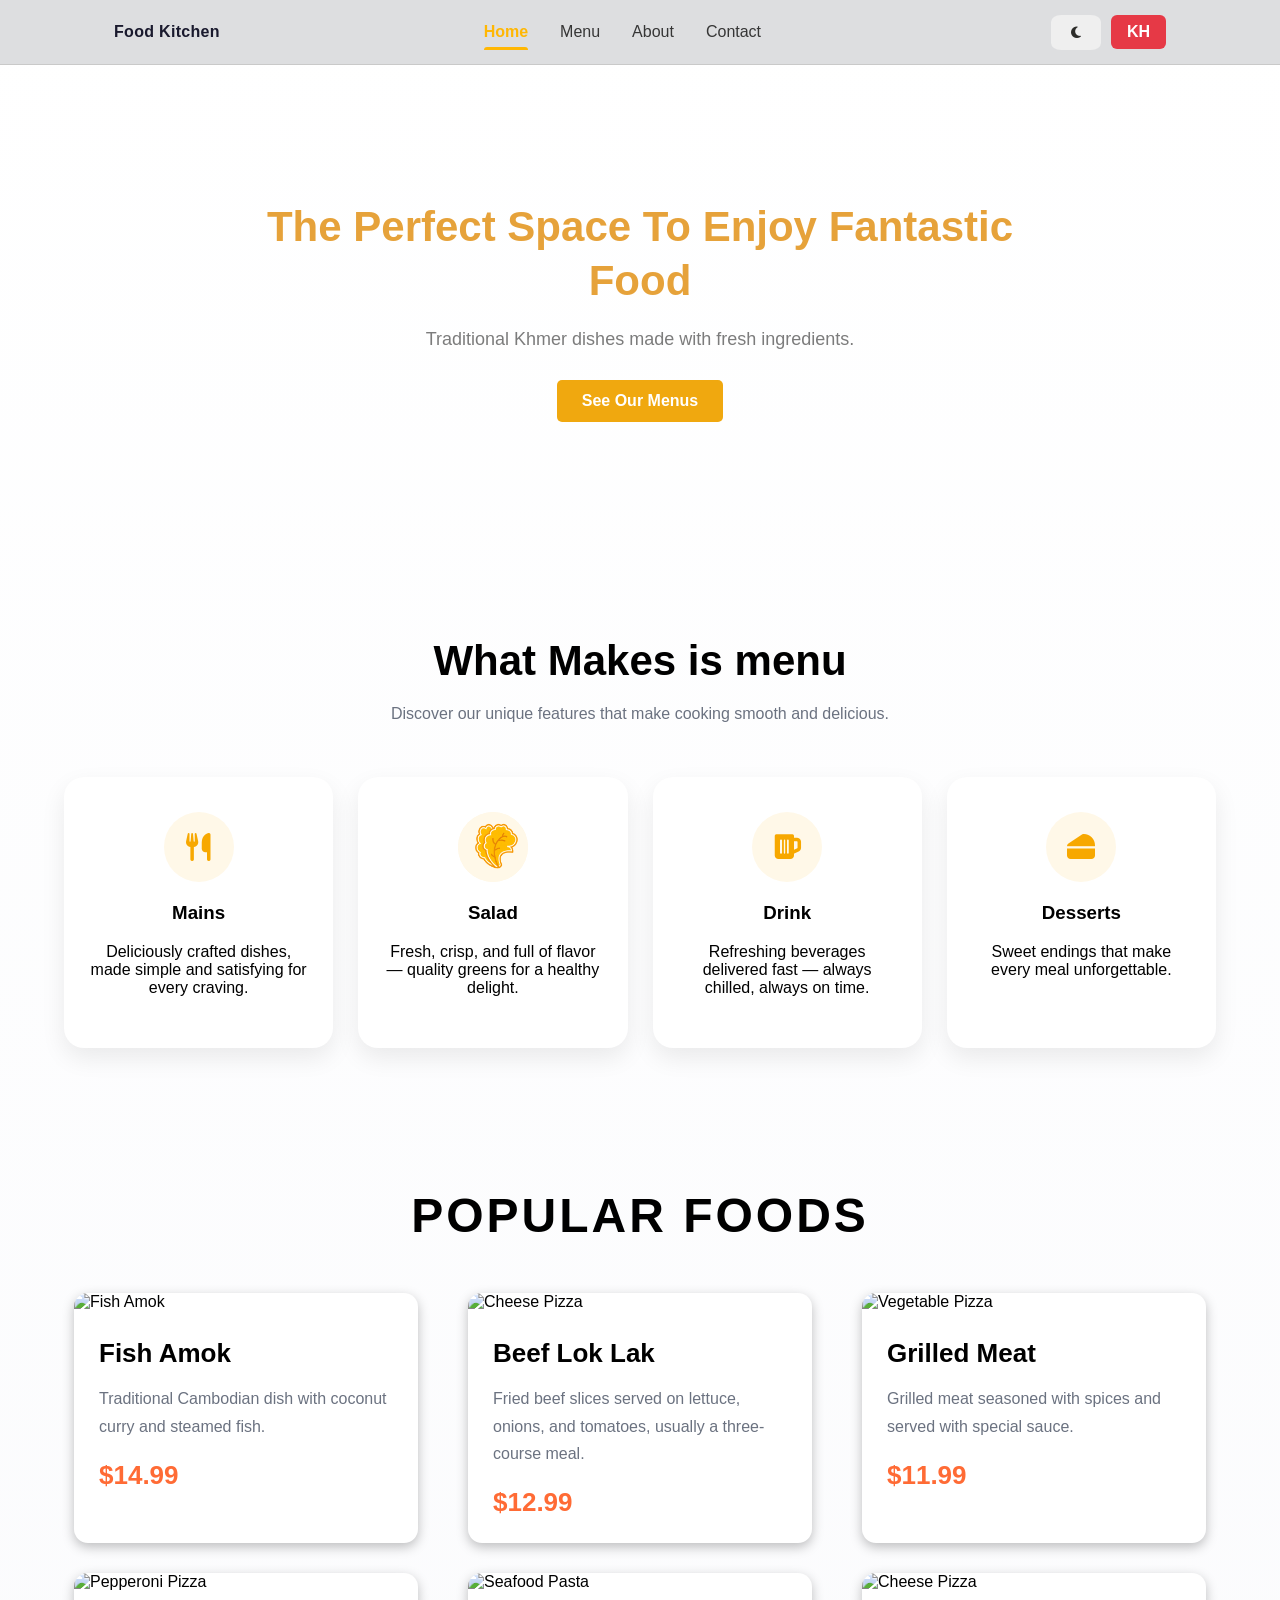
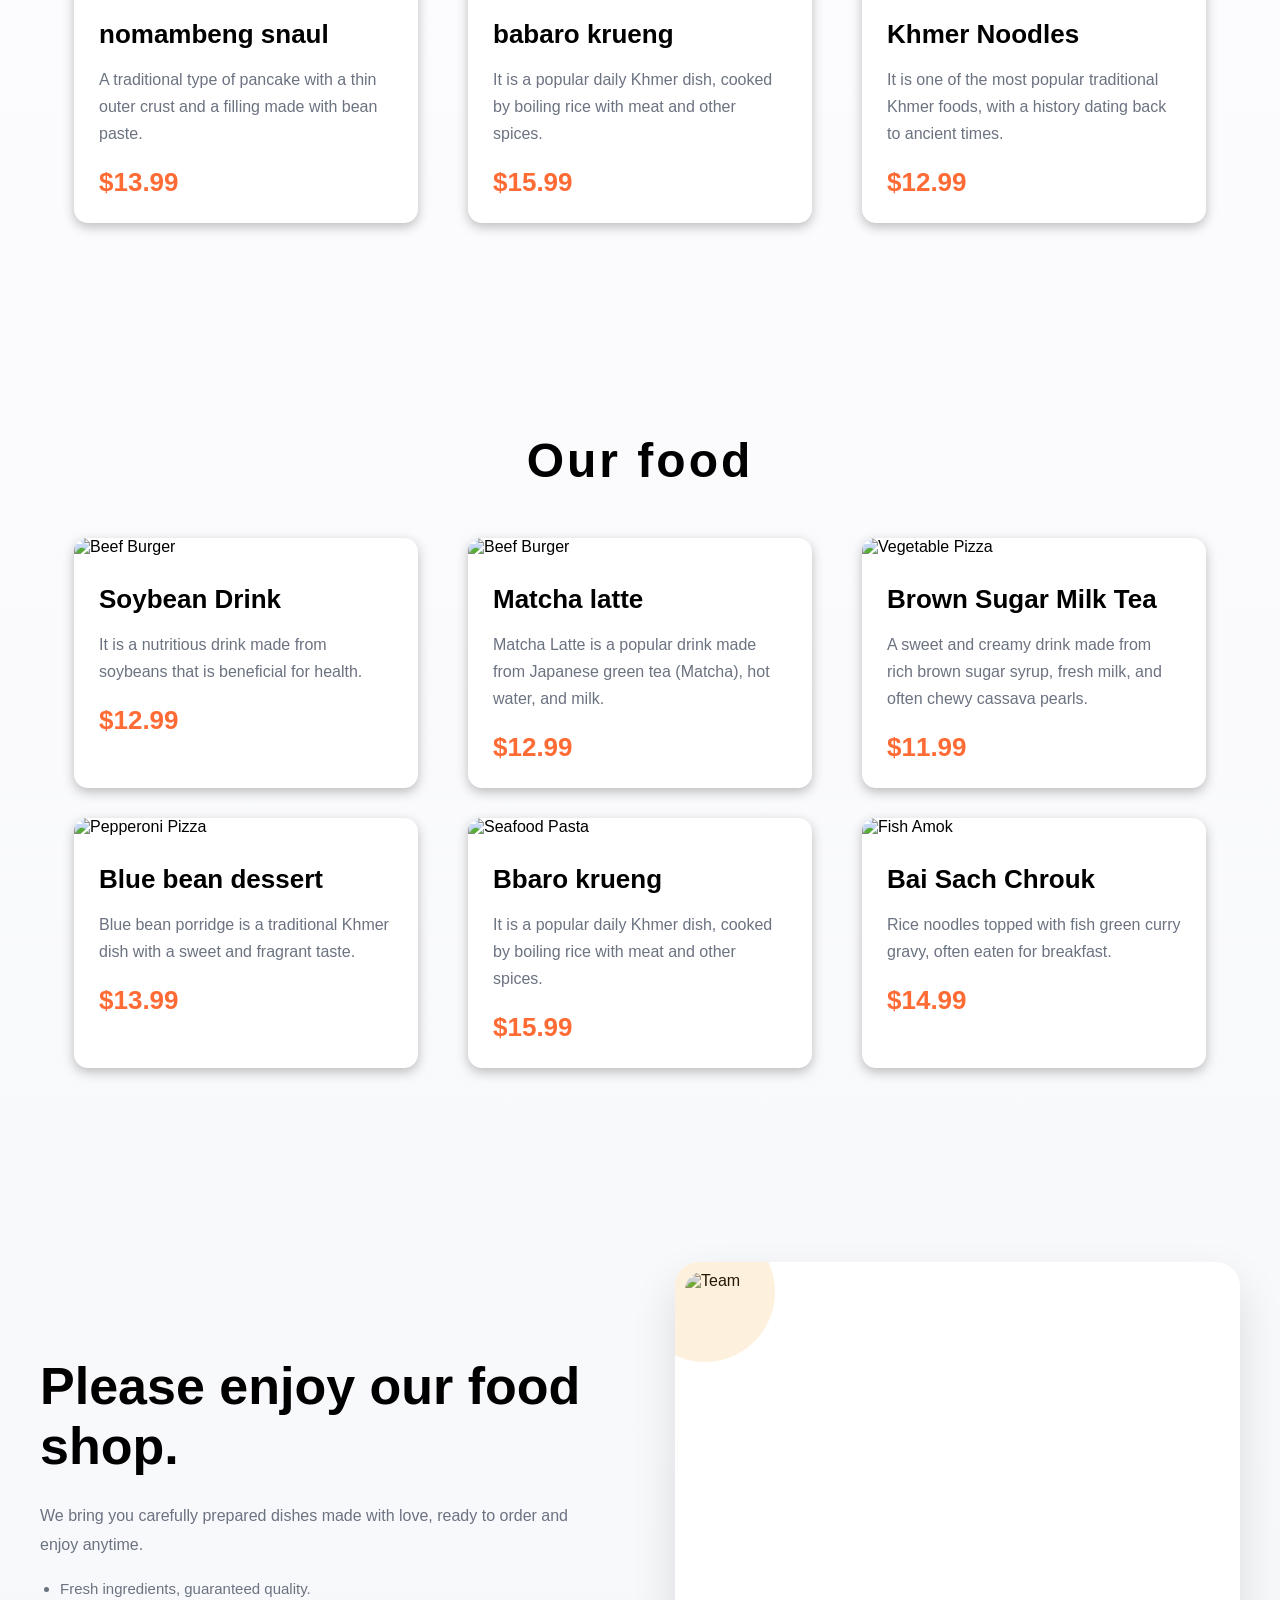
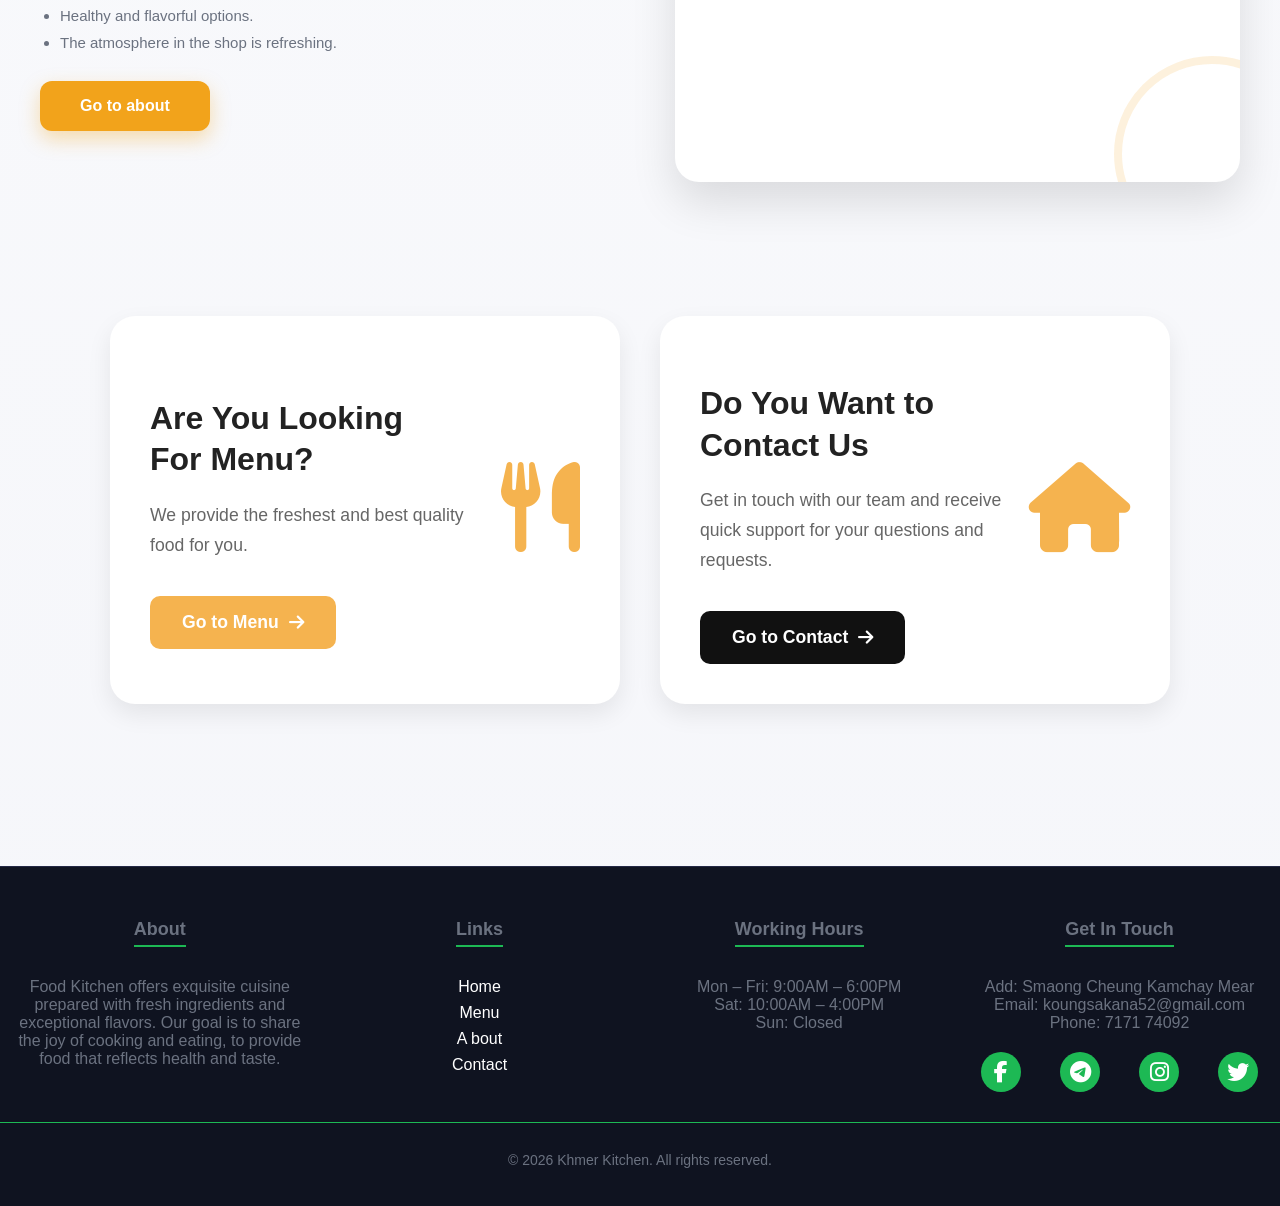
==== commit ddb19137: "update" ====
--- a/index.html
+++ b/index.html
@@ -18,7 +18,7 @@
 <body>
 <header class="site-header">
     <div class="container nav">
-      <a href="#" class="logo" id="logo">Khmer Kitchen</a>
+      <a href="#" class="logo" >Food Kitchen</a>
       <nav class="nav-links" id="navLinks">
         <a href="index.html" id="navHome" class="active">Home</a>
         <a href="menu.html" id="navMenu">Menu</a>
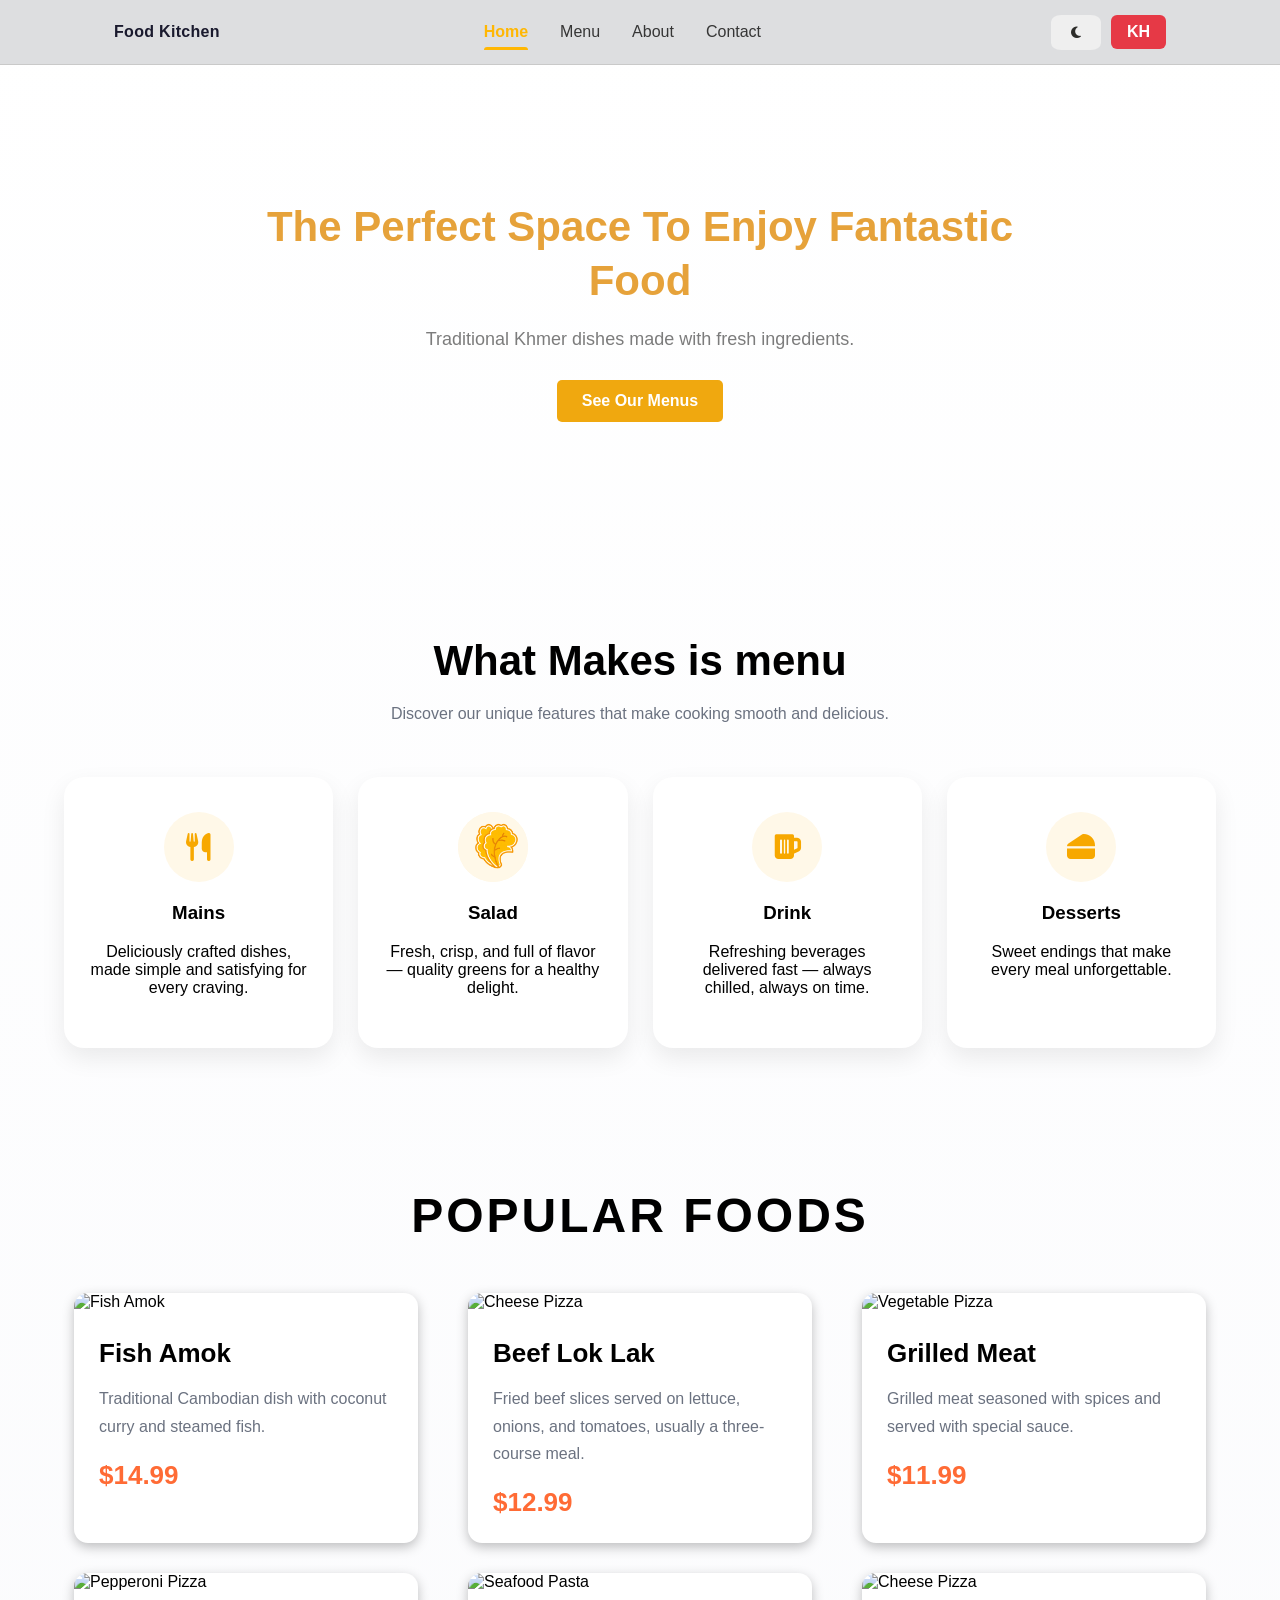
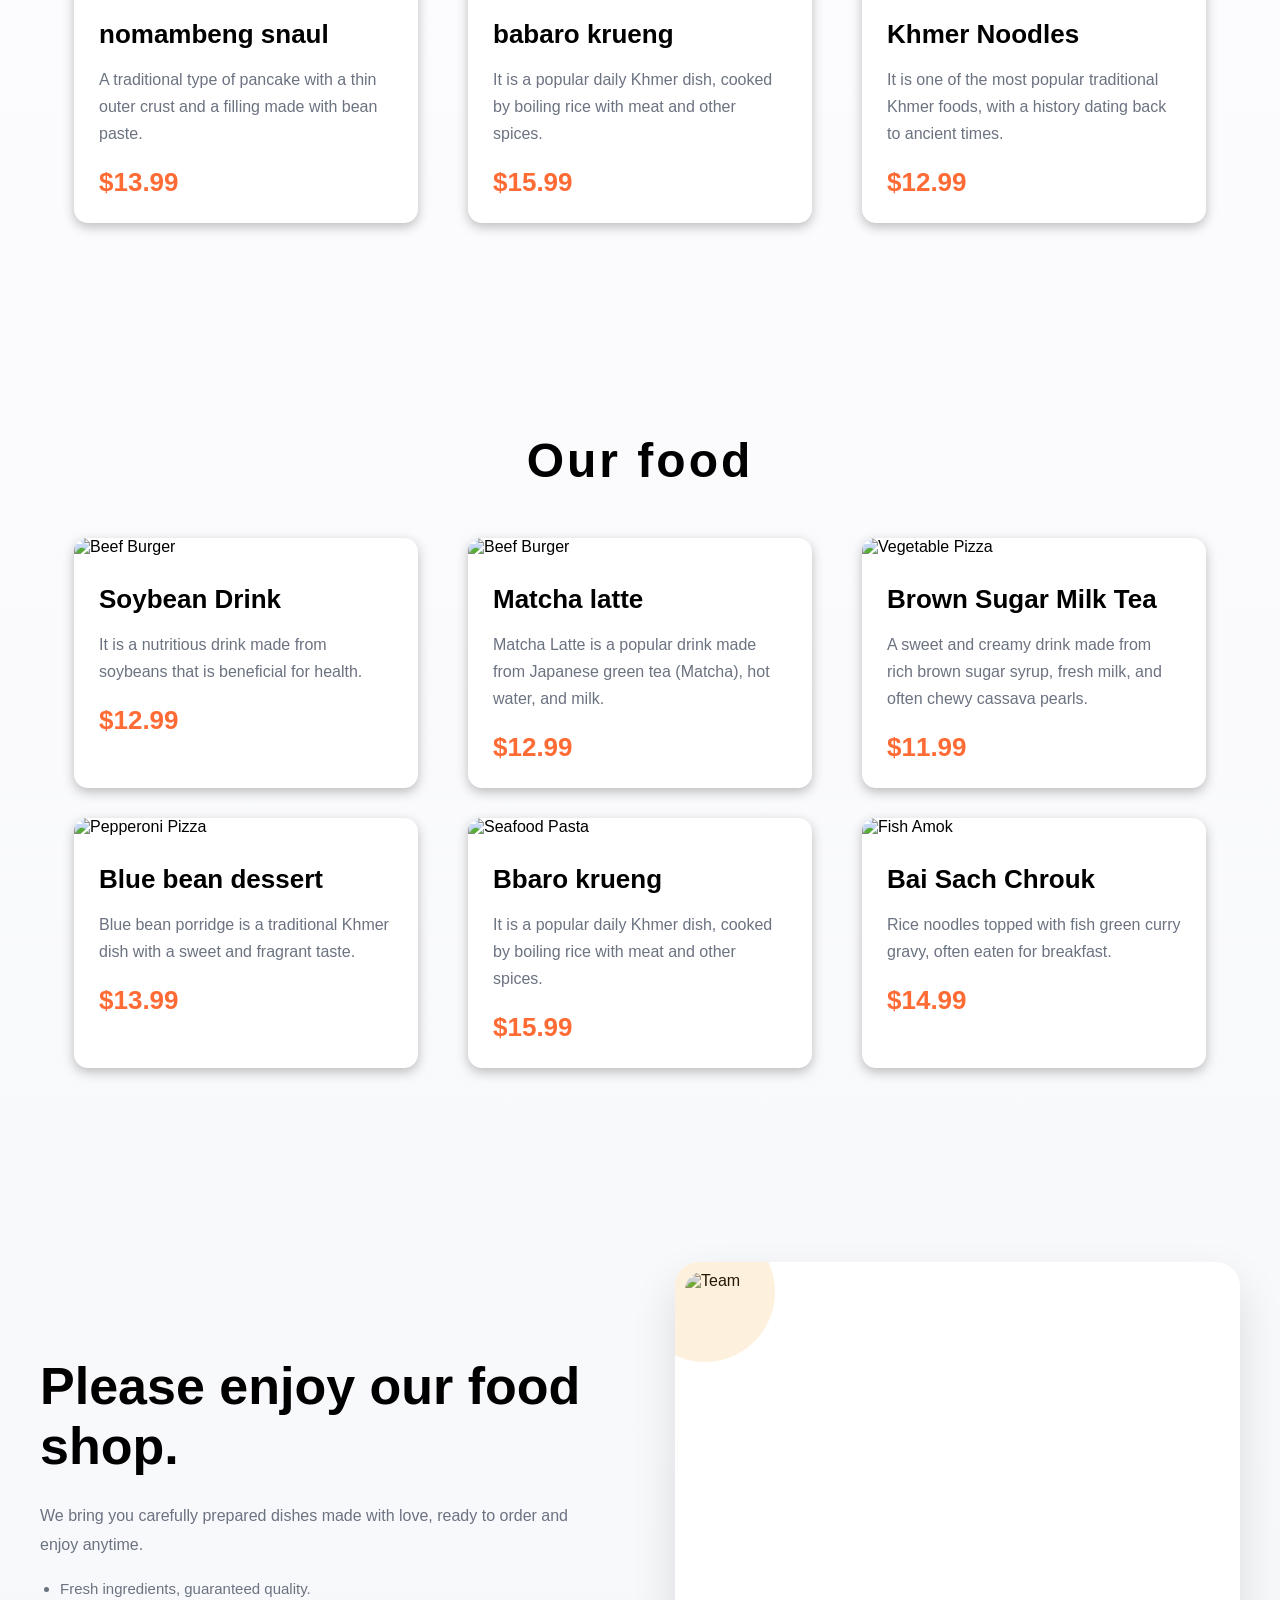
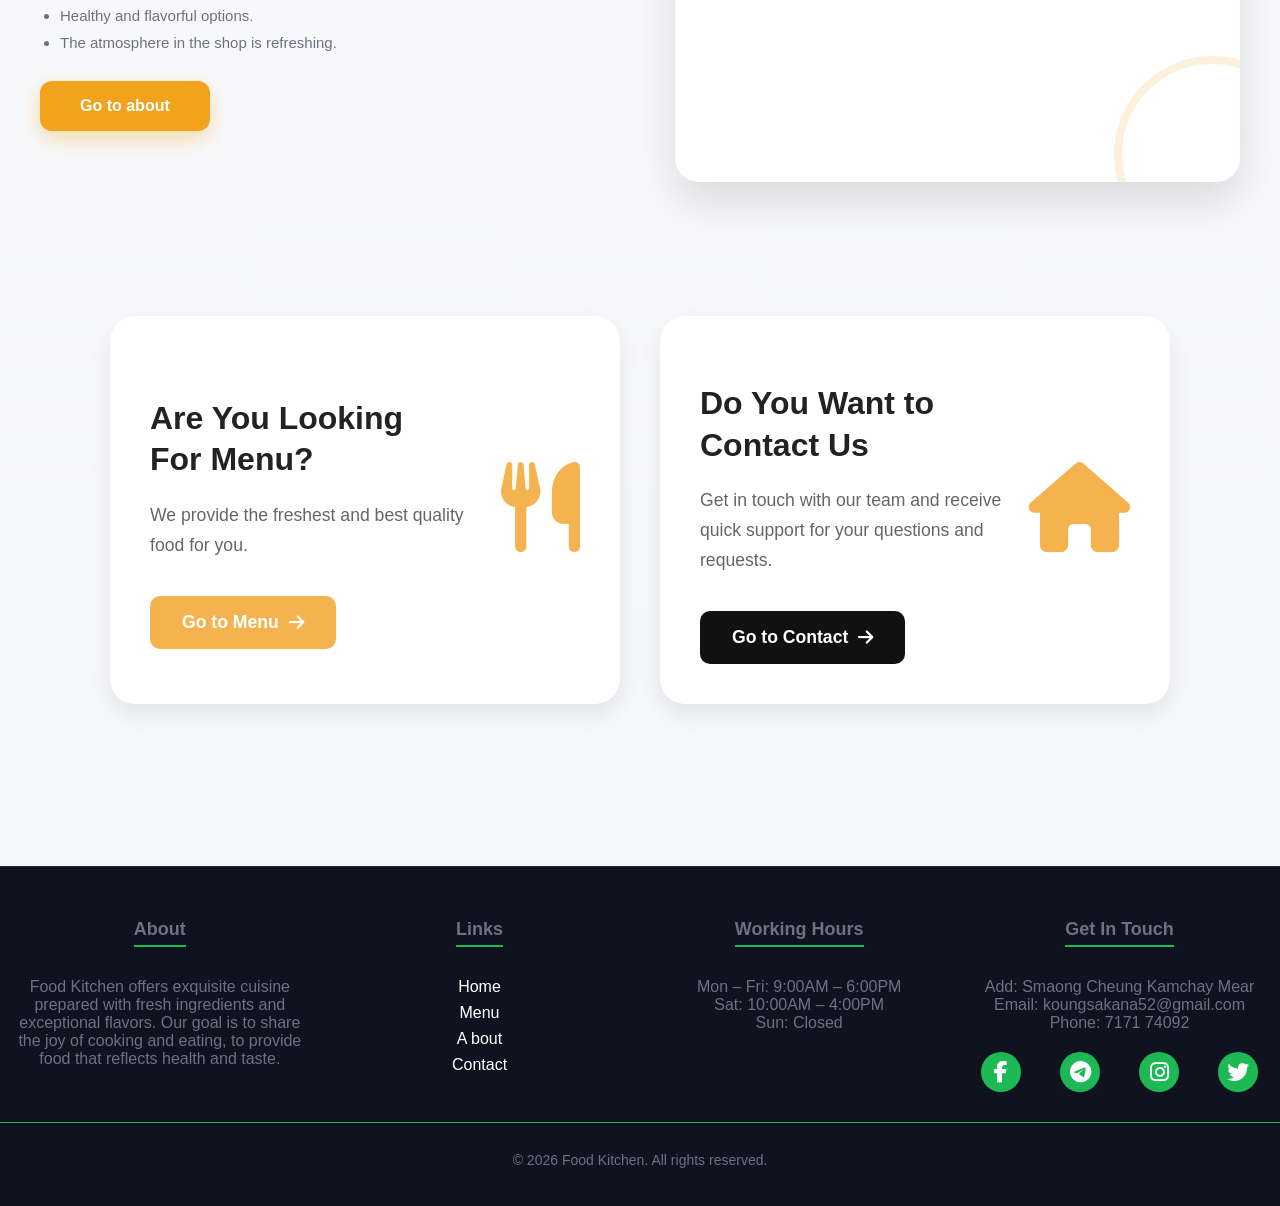
==== commit 2c9fa82a: "update" ====
--- a/index.html
+++ b/index.html
@@ -383,7 +383,7 @@
   </div>
 
   <div class="footer-bottom">
-    <p>&copy; <span id="year"></span> Khmer Kitchen. All rights reserved.</p>
+    <p>&copy; <span id="year"></span> Food Kitchen. All rights reserved.</p>
   </div>
 </footer>
 <script src="./assets/javascript/js.js"></script>
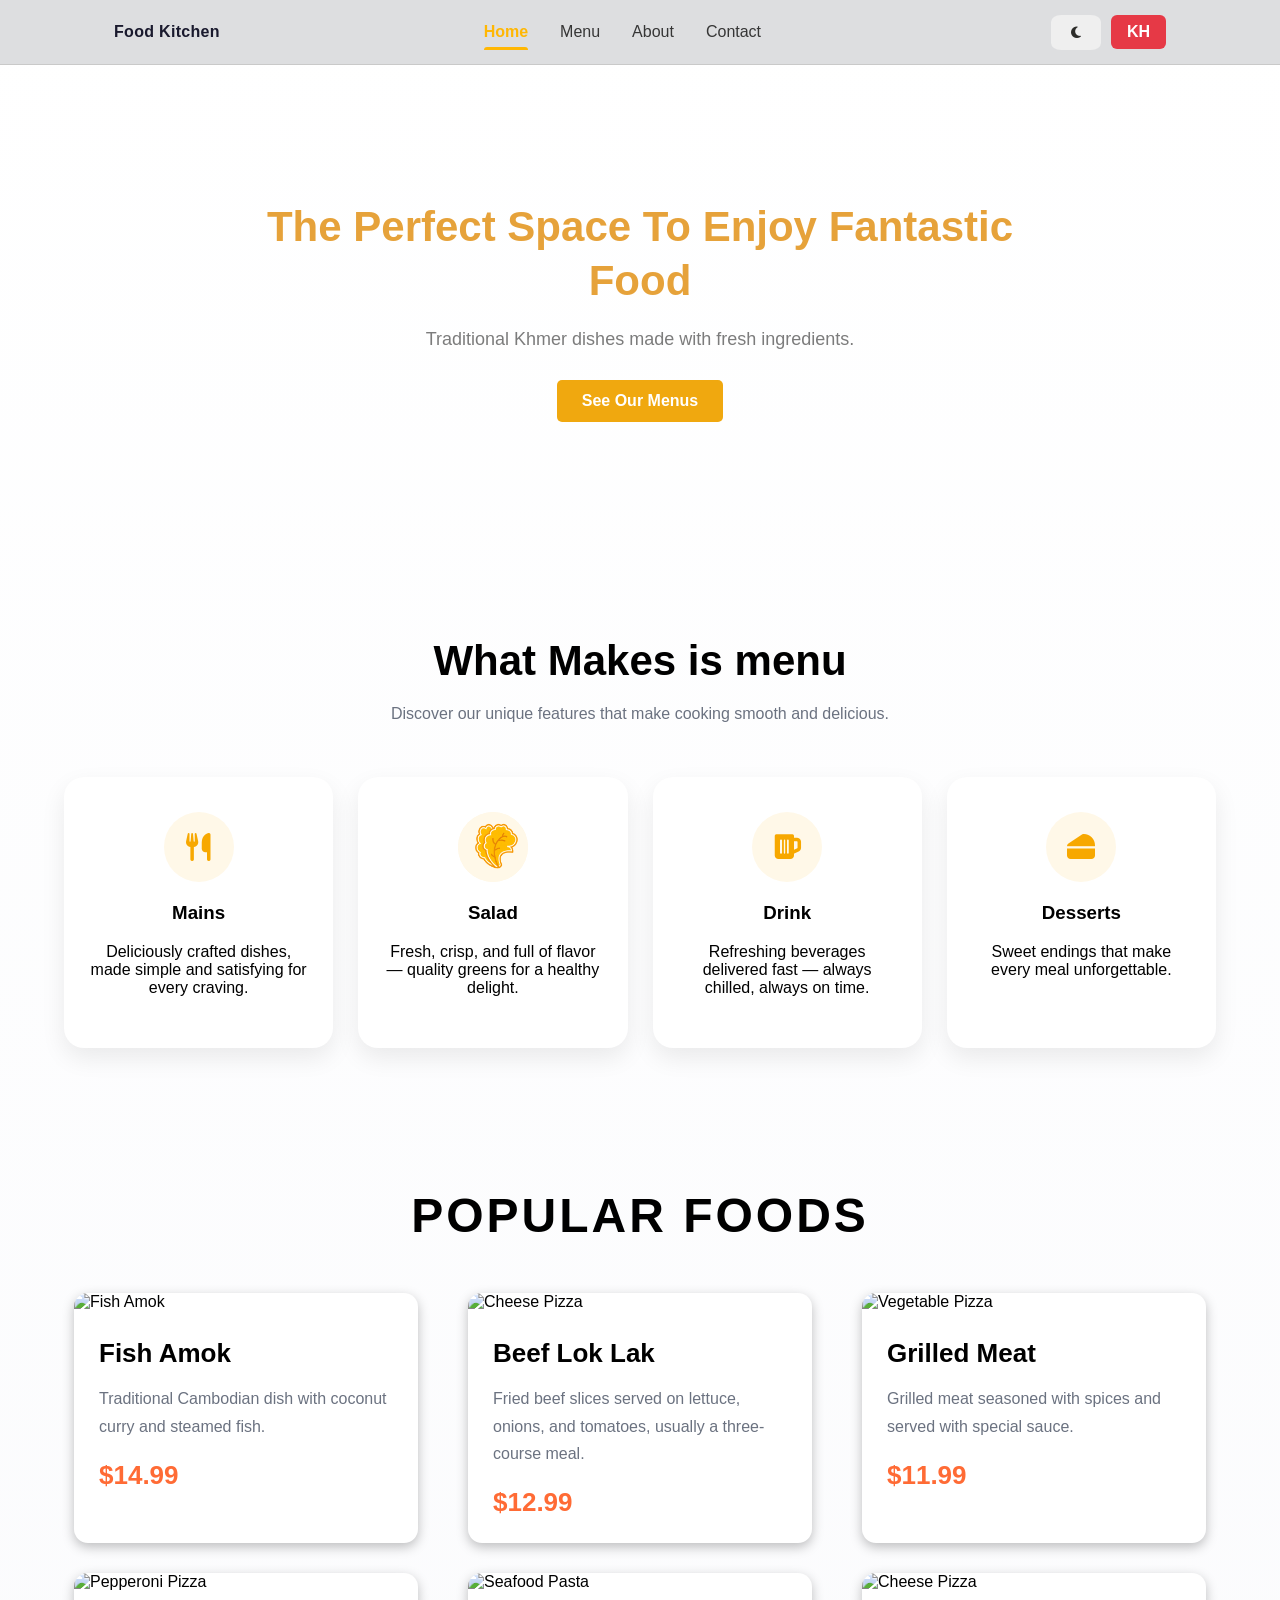
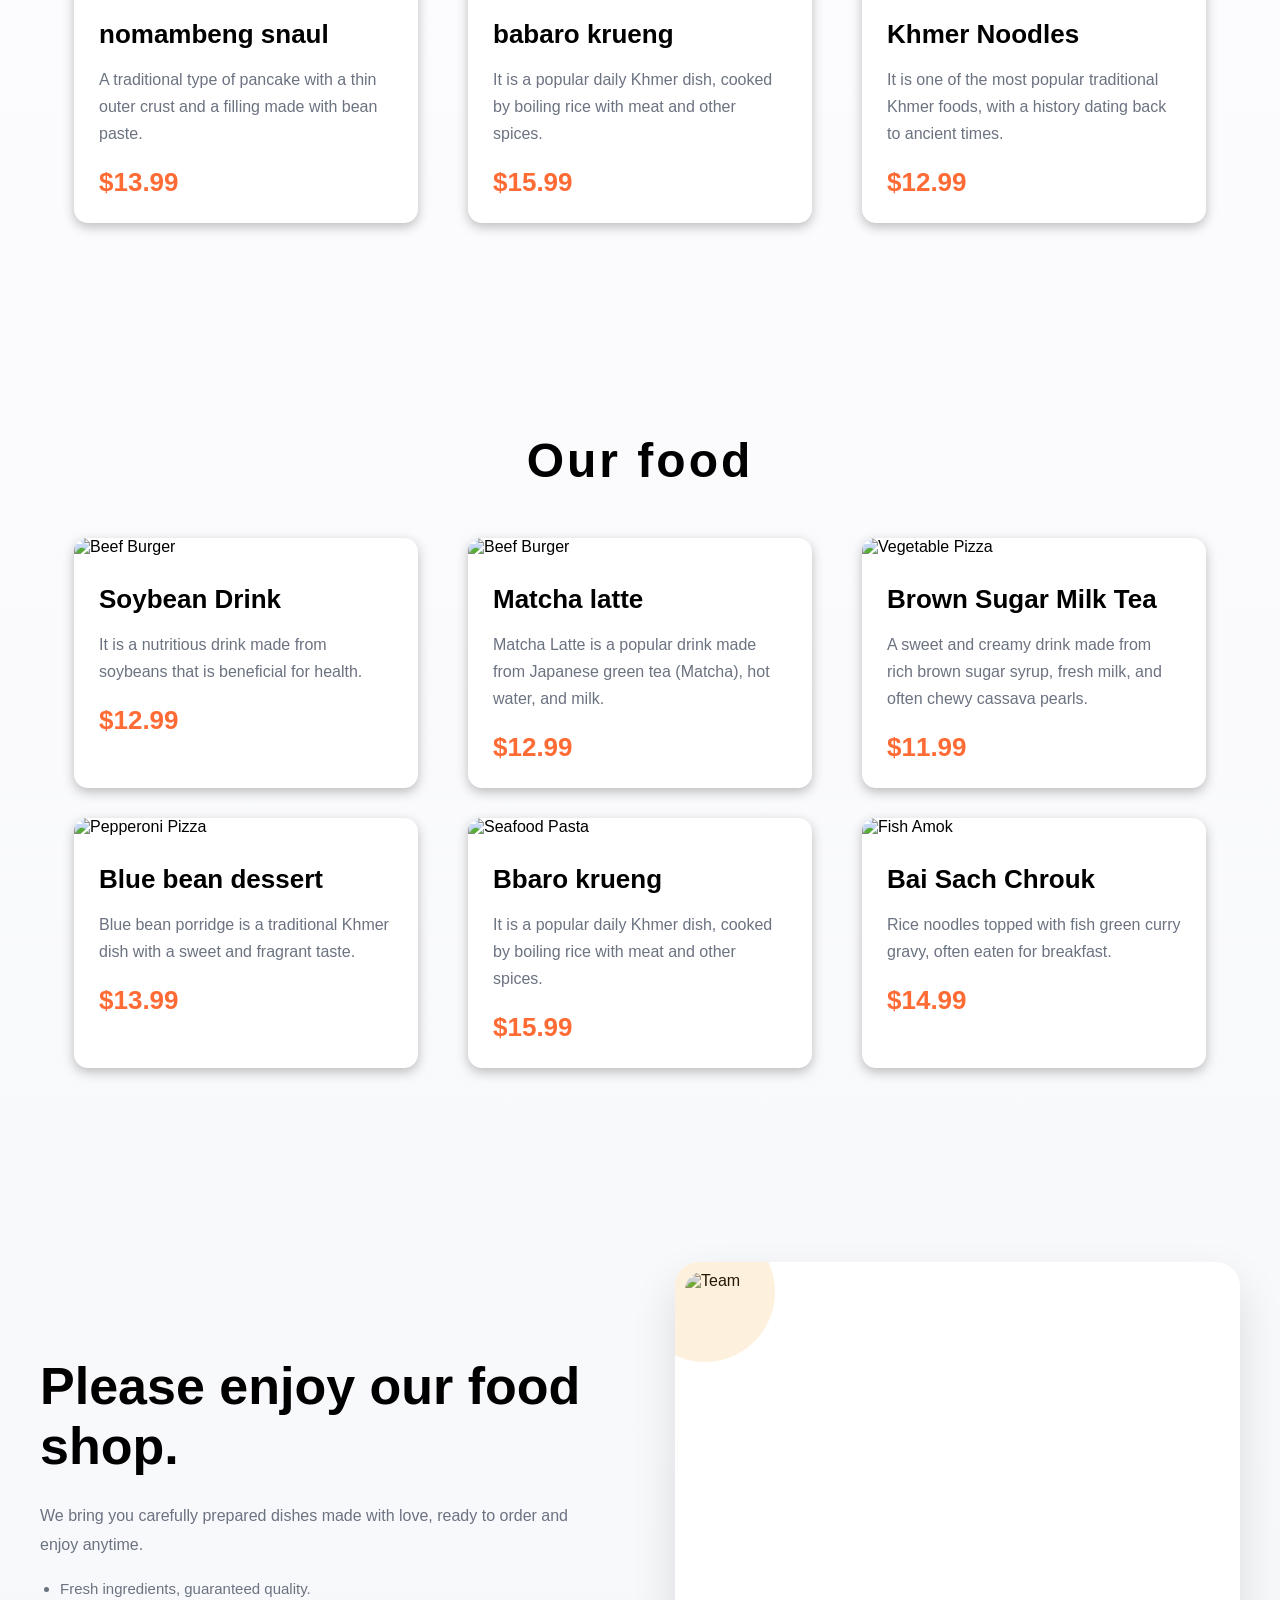
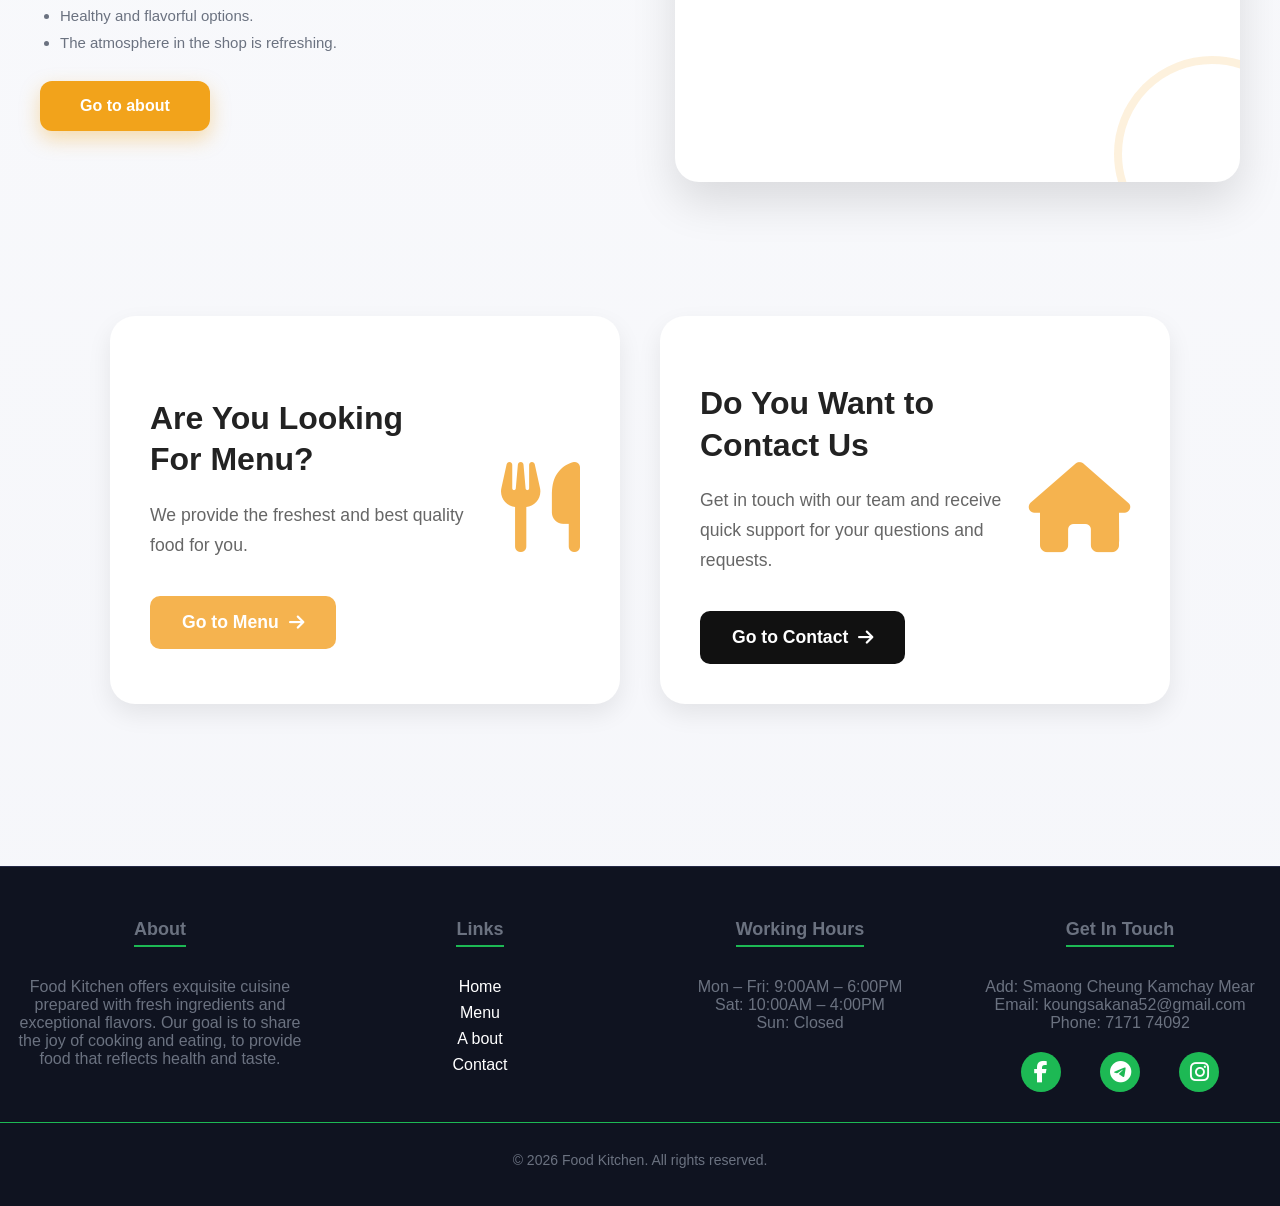
==== commit 12c4033f: "update" ====
--- a/index.html
+++ b/index.html
@@ -377,7 +377,6 @@
         <a href="#"><i class="fab fa-facebook-f"></i></a>
         <a href="#"><i class="fab fa-telegram-plane"></i></a>
         <a href="#"><i class="fab fa-instagram"></i></a>
-        <a href="#"><i class="fab fa-twitter"></i></a>
       </div>
     </div>
   </div>
